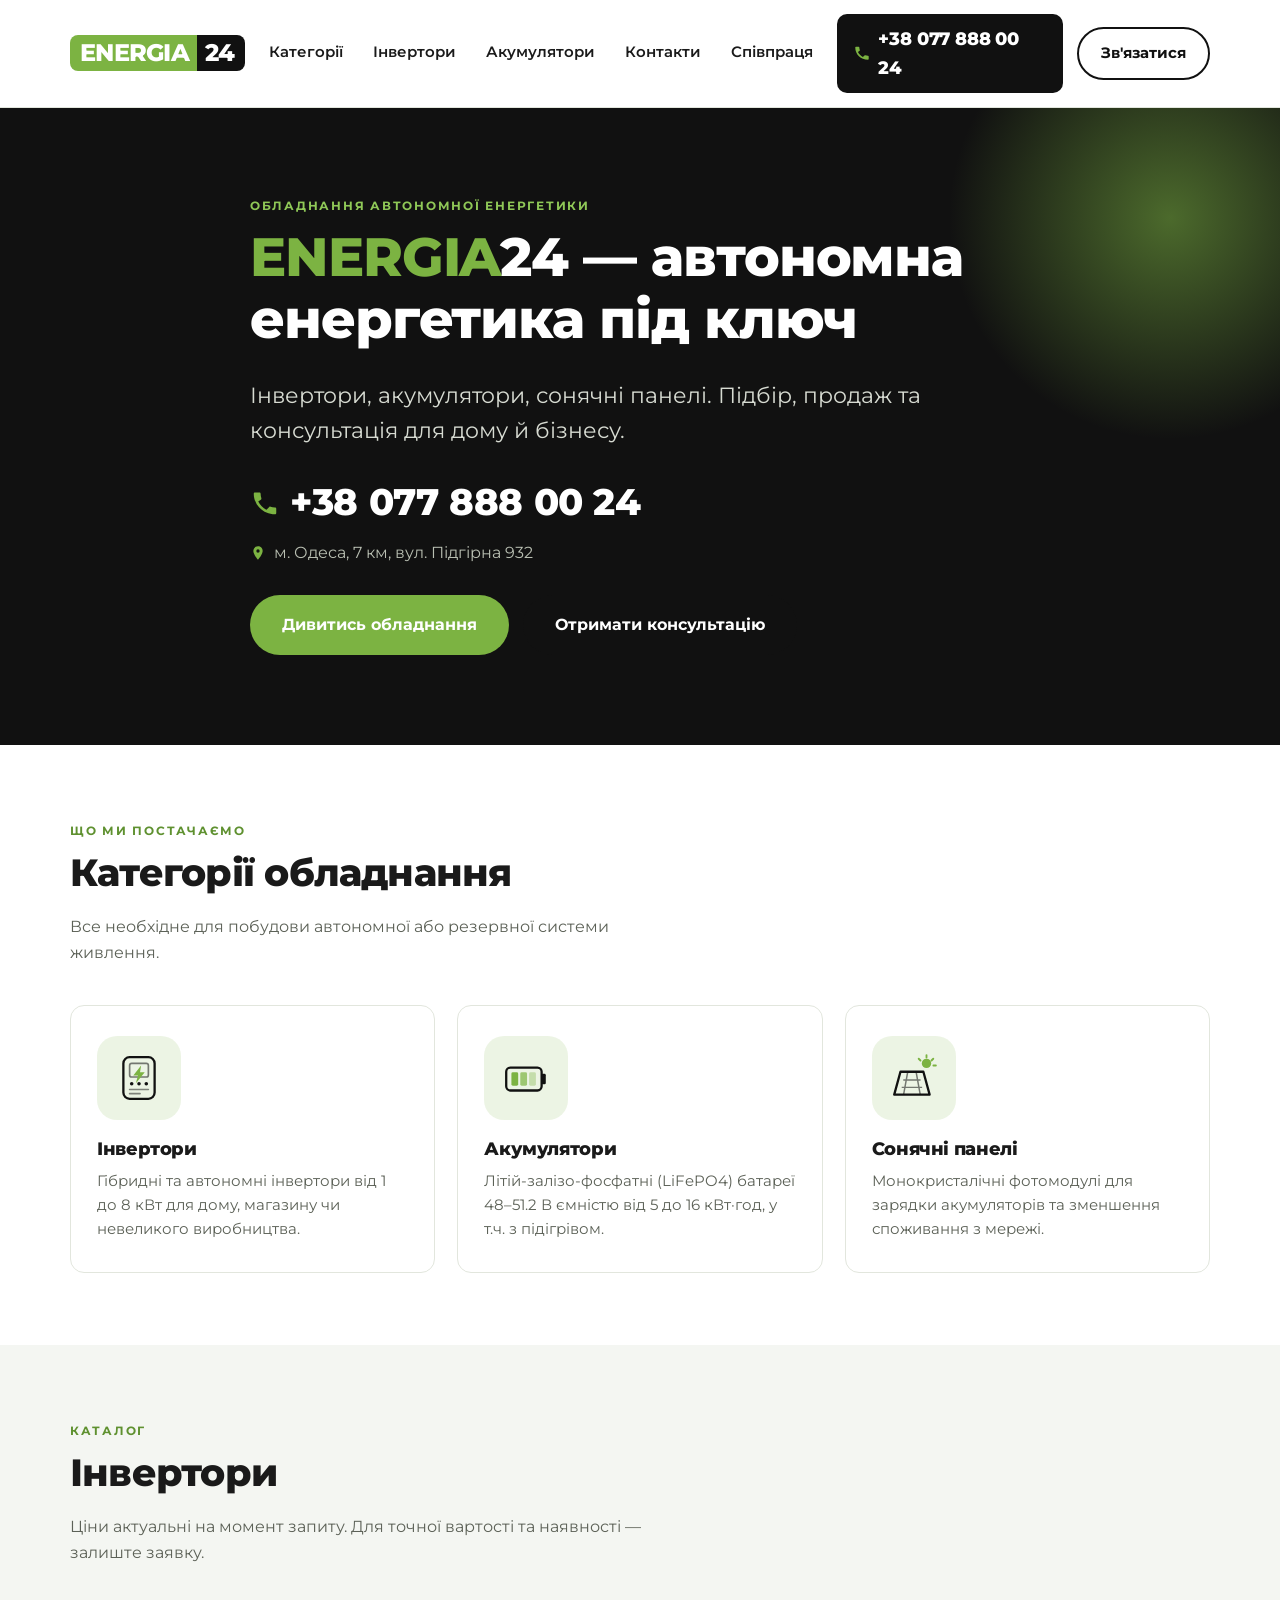
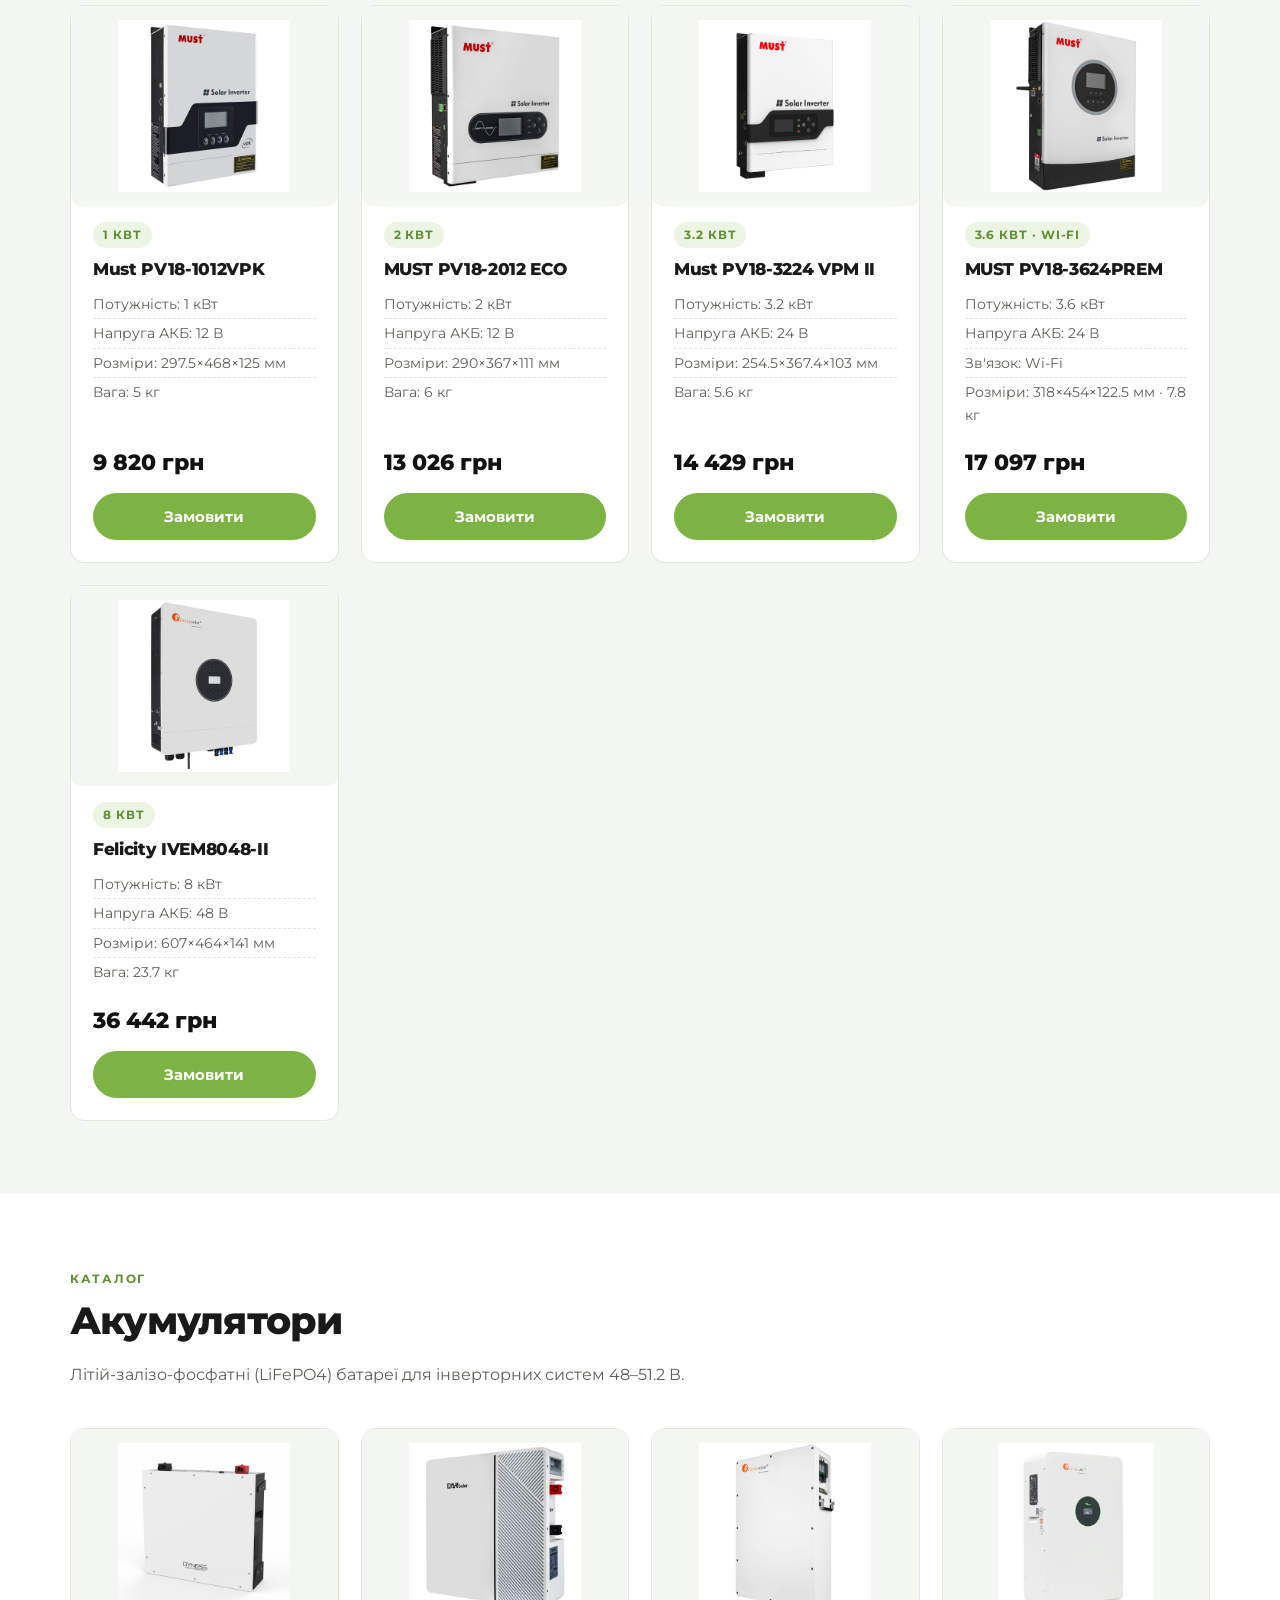
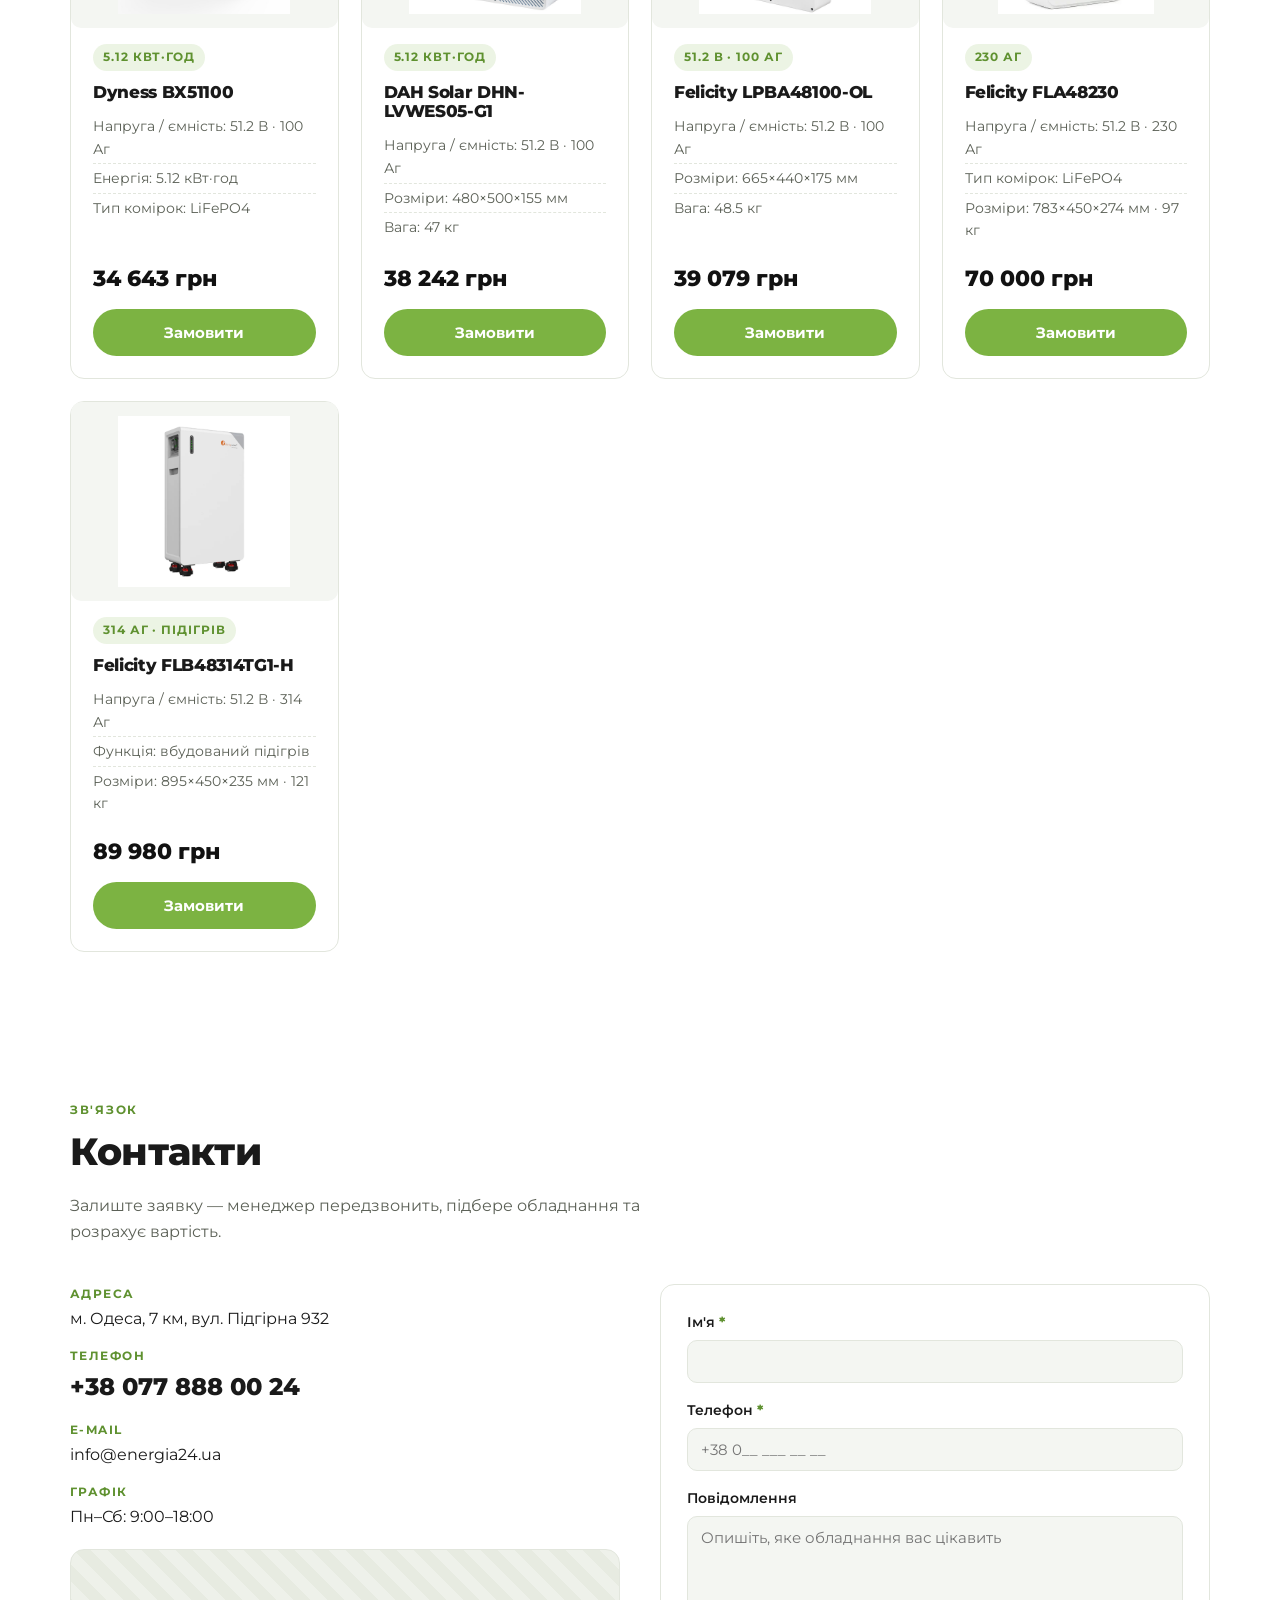
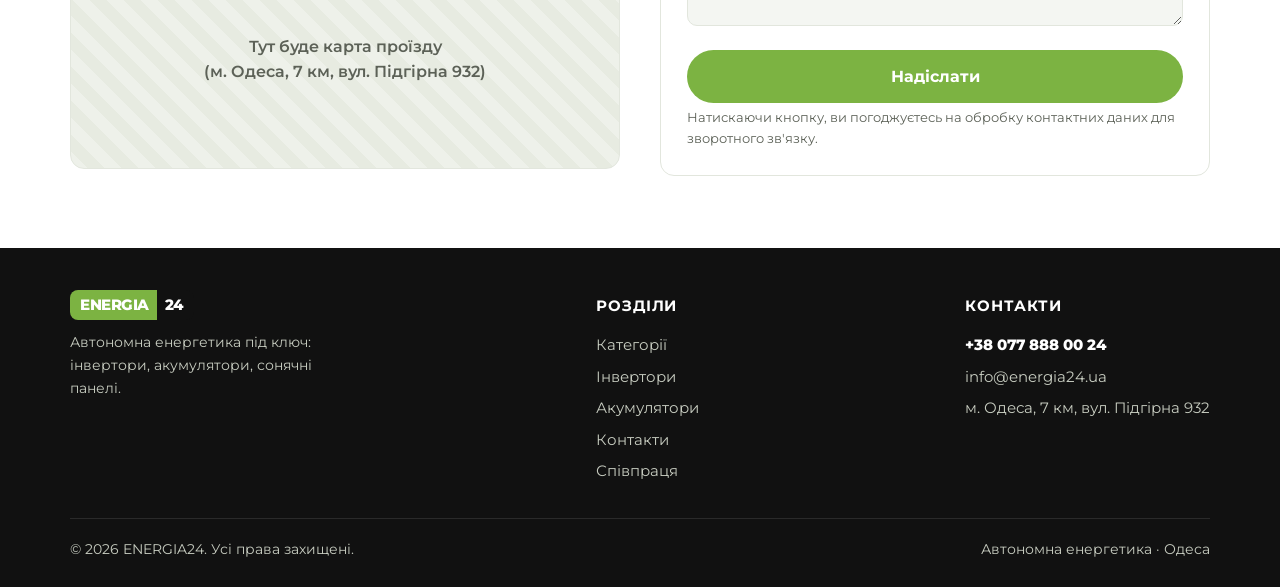
==== index.html @ 5ccc9c9e "Оновити іконки категорій та прибрати блок «Бренди» - Замінити прості stroke-іконки на детальніші дво" ====
<!DOCTYPE html>
<html lang="uk">
<head>
  <meta charset="UTF-8" />
  <meta name="viewport" content="width=device-width, initial-scale=1" />
  <title>ENERGIA24 — автономна енергетика під ключ</title>
  <meta name="description" content="ENERGIA24 — продаж обладнання автономної енергетики в Одесі: інвертори, акумулятори, сонячні панелі. Бренди MUST, Felicity, DAH Solar." />
  <link rel="preconnect" href="https://fonts.googleapis.com" />
  <link rel="preconnect" href="https://fonts.gstatic.com" crossorigin />
  <link href="https://fonts.googleapis.com/css2?family=Montserrat:wght@400;600;700;800&display=swap" rel="stylesheet" />
  <link rel="stylesheet" href="style.css" />
</head>
<body>

  <!-- ================= ШАПКА ================= -->
  <header class="header">
    <div class="header__bar">
      <a href="#top" class="logo" aria-label="ENERGIA24">
        <span class="logo__mark">ENERGIA</span><span class="logo__num">24</span>
      </a>

      <nav class="header__nav" id="nav">
        <a href="#categories">Категорії</a>
        <a href="#inverters">Інвертори</a>
        <a href="#batteries">Акумулятори</a>
        <a href="#contacts">Контакти</a>
        <a href="partnership.html">Співпраця</a>
      </nav>

      <div class="header__actions">
        <a href="tel:+380778880024" class="header__phone">
          <svg width="18" height="18" viewBox="0 0 24 24"><path d="M6.6 10.8c1.4 2.8 3.8 5.2 6.6 6.6l2.2-2.2c.3-.3.7-.4 1-.2 1.1.4 2.3.6 3.6.6.6 0 1 .4 1 1V20c0 .6-.4 1-1 1C10.4 21 3 13.6 3 4.5c0-.6.4-1 1-1h3.5c.6 0 1 .4 1 1 0 1.2.2 2.4.6 3.6.1.4 0 .8-.2 1L6.6 10.8z"/></svg>
          +38 077 888 00 24
        </a>
        <a href="#contacts" class="btn btn--ghost header__contact-btn">Зв'язатися</a>
        <button class="nav-toggle" id="navToggle" aria-label="Меню" aria-expanded="false"><span></span></button>
      </div>
    </div>
  </header>

  <!-- ================= HERO ================= -->
  <section class="hero" id="top">
    <div class="container hero__inner">
      <span class="eyebrow" style="color:var(--green-light)">Обладнання автономної енергетики</span>
      <h1><span>ENERGIA</span>24 — автономна енергетика під ключ</h1>
      <p class="hero__tagline">Інвертори, акумулятори, сонячні панелі. Підбір, продаж та консультація для дому й бізнесу.</p>

      <div class="hero__phone">
        <svg viewBox="0 0 24 24"><path d="M6.6 10.8c1.4 2.8 3.8 5.2 6.6 6.6l2.2-2.2c.3-.3.7-.4 1-.2 1.1.4 2.3.6 3.6.6.6 0 1 .4 1 1V20c0 .6-.4 1-1 1C10.4 21 3 13.6 3 4.5c0-.6.4-1 1-1h3.5c.6 0 1 .4 1 1 0 1.2.2 2.4.6 3.6.1.4 0 .8-.2 1L6.6 10.8z"/></svg>
        +38 077 888 00 24
      </div>
      <div class="hero__address">
        <svg width="16" height="16" viewBox="0 0 24 24" fill="#7CB342"><path d="M12 2C8.1 2 5 5.1 5 9c0 5.2 7 13 7 13s7-7.8 7-13c0-3.9-3.1-7-7-7zm0 9.5A2.5 2.5 0 1112 6.5a2.5 2.5 0 010 5z"/></svg>
        м. Одеса, 7&nbsp;км, вул. Підгірна&nbsp;932
      </div>

      <div class="hero__cta">
        <a href="#inverters" class="btn btn--primary btn--lg">Дивитись обладнання</a>
        <a href="#contacts" class="btn btn--dark btn--lg">Отримати консультацію</a>
      </div>
    </div>
  </section>

  <!-- ================= КАТЕГОРІЇ ================= -->
  <section class="section" id="categories">
    <div class="container">
      <div class="section__head">
        <span class="eyebrow">Що ми постачаємо</span>
        <h2>Категорії обладнання</h2>
        <p>Все необхідне для побудови автономної або резервної системи живлення.</p>
      </div>

      <div class="cats">
        <article class="cat">
          <div class="cat__icon">
            <svg viewBox="0 0 48 48" fill="none">
              <rect x="9" y="4" width="30" height="40" rx="6" stroke="#111111" stroke-width="2.2"/>
              <rect x="15" y="10" width="18" height="13" rx="2" stroke="#111111" stroke-width="1.6" opacity=".55"/>
              <path d="M26 12 L18.5 21.5 H23 L21 29 L29.5 18.5 H25 L26 12 Z" fill="#7CB342"/>
              <circle cx="17" cy="29.5" r="1.7" fill="#111111"/>
              <circle cx="24" cy="29.5" r="1.7" fill="#111111"/>
              <circle cx="31" cy="29.5" r="1.7" fill="#111111"/>
              <path d="M15 35h18M15 39h10" stroke="#111111" stroke-width="1.6" stroke-linecap="round" opacity=".5"/>
            </svg>
          </div>
          <h3>Інвертори</h3>
          <p>Гібридні та автономні інвертори від 1 до 8 кВт для дому, магазину чи невеликого виробництва.</p>
        </article>

        <article class="cat">
          <div class="cat__icon">
            <svg viewBox="0 0 48 48" fill="none">
              <rect x="5" y="14" width="34" height="22" rx="4" stroke="#111111" stroke-width="2.2"/>
              <rect x="39" y="20" width="4" height="10" rx="1.3" fill="#111111"/>
              <rect x="10" y="18.5" width="6.5" height="13" rx="1.4" fill="#7CB342"/>
              <rect x="18.5" y="18.5" width="6.5" height="13" rx="1.4" fill="#7CB342" opacity=".7"/>
              <rect x="27" y="18.5" width="6.5" height="13" rx="1.4" fill="#7CB342" opacity=".35"/>
            </svg>
          </div>
          <h3>Акумулятори</h3>
          <p>Літій-залізо-фосфатні (LiFePO4) батареї 48–51.2 В ємністю від 5 до 16 кВт·год, у т.ч. з підігрівом.</p>
        </article>

        <article class="cat">
          <div class="cat__icon">
            <svg viewBox="0 0 48 48" fill="none">
              <circle cx="36" cy="10" r="4.5" fill="#7CB342"/>
              <g stroke="#7CB342" stroke-width="1.8" stroke-linecap="round">
                <path d="M36 2v2.4M42.5 5.5l-1.7 1.7M45 12h-2.4M28.5 5.5l1.7 1.7"/>
              </g>
              <path d="M5 40 L11 18 H33 L39 40 Z" stroke="#111111" stroke-width="2.2" stroke-linejoin="round"/>
              <path d="M13.7 26H30.3M12.2 33H31.8M18 18L14 40M26 18L30 40" stroke="#111111" stroke-width="1.4" opacity=".55"/>
            </svg>
          </div>
          <h3>Сонячні панелі</h3>
          <p>Монокристалічні фотомодулі для зарядки акумуляторів та зменшення споживання з мережі.</p>
        </article>
      </div>
    </div>
  </section>

  <!-- ================= ІНВЕРТОРИ ================= -->
  <section class="section section--alt" id="inverters">
    <div class="container">
      <div class="section__head">
        <span class="eyebrow">Каталог</span>
        <h2>Інвертори</h2>
        <p>Ціни актуальні на момент запиту. Для точної вартості та наявності — залиште заявку.</p>
      </div>

      <div class="grid-products">
        <article class="card">
          <div class="card__media"><img src="images/products/inv-1012vpk.jpg" alt="Must PV18-1012VPK" loading="lazy" /></div>
          <span class="card__badge">1 кВт</span>
          <h3 class="card__title">Must PV18-1012VPK</h3>
          <ul class="card__specs">
            <li>Потужність: 1 кВт</li>
            <li>Напруга АКБ: 12 В</li>
            <li>Розміри: 297.5×468×125 мм</li>
            <li>Вага: 5 кг</li>
          </ul>
          <div class="card__foot">
            <div class="card__price">9 820 грн</div>
            <button class="btn btn--primary btn--block js-order" data-product="Інвертор Must PV18-1012VPK, 1 кВт — 9 820 грн">Замовити</button>
          </div>
        </article>

        <article class="card">
          <div class="card__media"><img src="images/products/inv-2012eco.jpg" alt="MUST PV18-2012 ECO" loading="lazy" /></div>
          <span class="card__badge">2 кВт</span>
          <h3 class="card__title">MUST PV18-2012 ECO</h3>
          <ul class="card__specs">
            <li>Потужність: 2 кВт</li>
            <li>Напруга АКБ: 12 В</li>
            <li>Розміри: 290×367×111 мм</li>
            <li>Вага: 6 кг</li>
          </ul>
          <div class="card__foot">
            <div class="card__price">13 026 грн</div>
            <button class="btn btn--primary btn--block js-order" data-product="Інвертор MUST PV18-2012 ECO, 2 кВт — 13 026 грн">Замовити</button>
          </div>
        </article>

        <article class="card">
          <div class="card__media"><img src="images/products/inv-3224vpm.jpg" alt="Must PV18-3224 VPM II" loading="lazy" /></div>
          <span class="card__badge">3.2 кВт</span>
          <h3 class="card__title">Must PV18-3224 VPM II</h3>
          <ul class="card__specs">
            <li>Потужність: 3.2 кВт</li>
            <li>Напруга АКБ: 24 В</li>
            <li>Розміри: 254.5×367.4×103 мм</li>
            <li>Вага: 5.6 кг</li>
          </ul>
          <div class="card__foot">
            <div class="card__price">14 429 грн</div>
            <button class="btn btn--primary btn--block js-order" data-product="Інвертор Must PV18-3224 VPM II, 3.2 кВт — 14 429 грн">Замовити</button>
          </div>
        </article>

        <article class="card">
          <div class="card__media"><img src="images/products/inv-3624prem.jpg" alt="MUST PV18-3624PREM" loading="lazy" /></div>
          <span class="card__badge">3.6 кВт · Wi-Fi</span>
          <h3 class="card__title">MUST PV18-3624PREM</h3>
          <ul class="card__specs">
            <li>Потужність: 3.6 кВт</li>
            <li>Напруга АКБ: 24 В</li>
            <li>Зв'язок: Wi-Fi</li>
            <li>Розміри: 318×454×122.5 мм · 7.8 кг</li>
          </ul>
          <div class="card__foot">
            <div class="card__price">17 097 грн</div>
            <button class="btn btn--primary btn--block js-order" data-product="Інвертор MUST PV18-3624PREM, 3.6 кВт, Wi-Fi — 17 097 грн">Замовити</button>
          </div>
        </article>

        <article class="card">
          <div class="card__media"><img src="images/products/inv-ivem8048.jpg" alt="Felicity IVEM8048-II" loading="lazy" /></div>
          <span class="card__badge">8 кВт</span>
          <h3 class="card__title">Felicity IVEM8048-II</h3>
          <ul class="card__specs">
            <li>Потужність: 8 кВт</li>
            <li>Напруга АКБ: 48 В</li>
            <li>Розміри: 607×464×141 мм</li>
            <li>Вага: 23.7 кг</li>
          </ul>
          <div class="card__foot">
            <div class="card__price">36 442 грн</div>
            <button class="btn btn--primary btn--block js-order" data-product="Інвертор Felicity IVEM8048-II, 8 кВт — 36 442 грн">Замовити</button>
          </div>
        </article>
      </div>
    </div>
  </section>

  <!-- ================= АКУМУЛЯТОРИ ================= -->
  <section class="section" id="batteries">
    <div class="container">
      <div class="section__head">
        <span class="eyebrow">Каталог</span>
        <h2>Акумулятори</h2>
        <p>Літій-залізо-фосфатні (LiFePO4) батареї для інверторних систем 48–51.2 В.</p>
      </div>

      <div class="grid-products">
        <article class="card">
          <div class="card__media"><img src="images/products/bat-bx51100.jpg" alt="Dyness BX51100" loading="lazy" /></div>
          <span class="card__badge">5.12 кВт·год</span>
          <h3 class="card__title">Dyness BX51100</h3>
          <ul class="card__specs">
            <li>Напруга / ємність: 51.2 В · 100 Аг</li>
            <li>Енергія: 5.12 кВт·год</li>
            <li>Тип комірок: LiFePO4</li>
          </ul>
          <div class="card__foot">
            <div class="card__price">34 643 грн</div>
            <button class="btn btn--primary btn--block js-order" data-product="Акумулятор Dyness BX51100, 51.2V 100Ah — 34 643 грн">Замовити</button>
          </div>
        </article>

        <article class="card">
          <div class="card__media"><img src="images/products/bat-dhn-lvwes05.jpg" alt="DAH Solar DHN-LVWES05-G1" loading="lazy" /></div>
          <span class="card__badge">5.12 кВт·год</span>
          <h3 class="card__title">DAH Solar DHN-LVWES05-G1</h3>
          <ul class="card__specs">
            <li>Напруга / ємність: 51.2 В · 100 Аг</li>
            <li>Розміри: 480×500×155 мм</li>
            <li>Вага: 47 кг</li>
          </ul>
          <div class="card__foot">
            <div class="card__price">38 242 грн</div>
            <button class="btn btn--primary btn--block js-order" data-product="Акумулятор DAH Solar DHN-LVWES05-G1, 51.2V 100Ah — 38 242 грн">Замовити</button>
          </div>
        </article>

        <article class="card">
          <div class="card__media"><img src="images/products/bat-lpba48100.jpg" alt="Felicity LPBA48100-OL" loading="lazy" /></div>
          <span class="card__badge">51.2 В · 100 Аг</span>
          <h3 class="card__title">Felicity LPBA48100-OL</h3>
          <ul class="card__specs">
            <li>Напруга / ємність: 51.2 В · 100 Аг</li>
            <li>Розміри: 665×440×175 мм</li>
            <li>Вага: 48.5 кг</li>
          </ul>
          <div class="card__foot">
            <div class="card__price">39 079 грн</div>
            <button class="btn btn--primary btn--block js-order" data-product="Акумулятор Felicity LPBA48100-OL, 51.2V 100Ah — 39 079 грн">Замовити</button>
          </div>
        </article>

        <article class="card">
          <div class="card__media"><img src="images/products/bat-fla48230.jpg" alt="Felicity FLA48230" loading="lazy" /></div>
          <span class="card__badge">230 Аг</span>
          <h3 class="card__title">Felicity FLA48230</h3>
          <ul class="card__specs">
            <li>Напруга / ємність: 51.2 В · 230 Аг</li>
            <li>Тип комірок: LiFePO4</li>
            <li>Розміри: 783×450×274 мм · 97 кг</li>
          </ul>
          <div class="card__foot">
            <div class="card__price">70 000 грн</div>
            <button class="btn btn--primary btn--block js-order" data-product="Акумулятор Felicity FLA48230, 51.2V 230Ah — 70 000 грн">Замовити</button>
          </div>
        </article>

        <article class="card">
          <div class="card__media"><img src="images/products/bat-flb48314tg1.jpg" alt="Felicity FLB48314TG1-H" loading="lazy" /></div>
          <span class="card__badge">314 Аг · підігрів</span>
          <h3 class="card__title">Felicity FLB48314TG1-H</h3>
          <ul class="card__specs">
            <li>Напруга / ємність: 51.2 В · 314 Аг</li>
            <li>Функція: вбудований підігрів</li>
            <li>Розміри: 895×450×235 мм · 121 кг</li>
          </ul>
          <div class="card__foot">
            <div class="card__price">89 980 грн</div>
            <button class="btn btn--primary btn--block js-order" data-product="Акумулятор Felicity FLB48314TG1-H, 51.2V 314Ah з підігрівом — 89 980 грн">Замовити</button>
          </div>
        </article>
      </div>
    </div>
  </section>

  <!-- ================= КОНТАКТИ ================= -->
  <section class="section" id="contacts">
    <div class="container">
      <div class="section__head">
        <span class="eyebrow">Зв'язок</span>
        <h2>Контакти</h2>
        <p>Залиште заявку — менеджер передзвонить, підбере обладнання та розрахує вартість.</p>
      </div>

      <div class="contacts">
        <div class="contacts__info">
          <p>
            <span class="label">Адреса</span>
            м. Одеса, 7&nbsp;км, вул. Підгірна&nbsp;932
          </p>
          <p>
            <span class="label">Телефон</span>
            <a href="tel:+380778880024" class="big">+38 077 888 00 24</a>
          </p>
          <p>
            <span class="label">E-mail</span>
            <a href="mailto:info@energia24.ua">info@energia24.ua</a>
          </p>
          <p>
            <span class="label">Графік</span>
            Пн–Сб: 9:00–18:00
          </p>

          <div class="map">Тут буде карта проїзду<br />(м. Одеса, 7 км, вул. Підгірна 932)</div>
        </div>

        <form class="form" id="contactForm" novalidate>
          <div class="field field--req">
            <label for="cf-name">Ім'я</label>
            <input type="text" id="cf-name" name="name" required autocomplete="name" />
          </div>
          <div class="field field--req">
            <label for="cf-phone">Телефон</label>
            <input type="tel" id="cf-phone" name="phone" required autocomplete="tel" placeholder="+38 0__ ___ __ __" />
          </div>
          <div class="field">
            <label for="cf-message">Повідомлення</label>
            <textarea id="cf-message" name="message" placeholder="Опишіть, яке обладнання вас цікавить"></textarea>
          </div>
          <button type="submit" class="btn btn--primary btn--block btn--lg">Надіслати</button>
          <p class="form__note">Натискаючи кнопку, ви погоджуєтесь на обробку контактних даних для зворотного зв'язку.</p>
          <div class="form-status form-status--ok" id="contactStatus" role="status"></div>
        </form>
      </div>
    </div>
  </section>

  <!-- ================= ФУТЕР ================= -->
  <footer class="footer">
    <div class="container">
      <div class="footer__grid">
        <div class="footer__col">
          <a href="#top" class="logo logo--onlight" aria-label="ENERGIA24">
            <span class="logo__mark">ENERGIA</span><span class="logo__num">24</span>
          </a>
          <p style="margin:14px 0 0;max-width:260px;font-size:.9rem">Автономна енергетика під ключ: інвертори, акумулятори, сонячні панелі.</p>
        </div>

        <div class="footer__col">
          <h4>Розділи</h4>
          <a href="#categories">Категорії</a>
          <a href="#inverters">Інвертори</a>
          <a href="#batteries">Акумулятори</a>
          <a href="#contacts">Контакти</a>
          <a href="partnership.html">Співпраця</a>
        </div>

        <div class="footer__col">
          <h4>Контакти</h4>
          <a href="tel:+380778880024" class="footer__phone">+38 077 888 00 24</a>
          <a href="mailto:info@energia24.ua">info@energia24.ua</a>
          <a href="#contacts">м. Одеса, 7 км, вул. Підгірна 932</a>
        </div>
      </div>

      <div class="footer__bottom">
        <span>© <span id="year"></span> ENERGIA24. Усі права захищені.</span>
        <span>Автономна енергетика · Одеса</span>
      </div>
    </div>
  </footer>

  <script src="script.js"></script>
</body>
</html>
---- style.css ----
/* ==========================================================================
   ENERGIA24 — стилі
   Кольори: яскраво-зелений / чорний / білий
   ========================================================================== */

:root {
  --green: #7CB342;
  --green-dark: #5f9130;
  --green-light: #8fc857;
  --black: #111111;
  --ink: #1a1a1a;
  --white: #ffffff;
  --gray-bg: #f4f6f2;
  --gray-line: #e2e6dd;
  --gray-text: #5c6157;
  --radius: 14px;
  --shadow: 0 6px 24px rgba(17, 17, 17, 0.10);
  --shadow-hover: 0 14px 38px rgba(124, 179, 66, 0.28);
  --maxw: 1180px;
  --font: "Montserrat", "Segoe UI", system-ui, -apple-system, Roboto, Arial, sans-serif;
}

* { box-sizing: border-box; }

html { scroll-behavior: smooth; }

body {
  margin: 0;
  font-family: var(--font);
  color: var(--ink);
  background: var(--white);
  line-height: 1.6;
  -webkit-font-smoothing: antialiased;
}

img { max-width: 100%; display: block; }

a { color: inherit; text-decoration: none; }

.container {
  width: 100%;
  max-width: var(--maxw);
  margin: 0 auto;
  padding: 0 20px;
}

/* ---------- Типографіка ---------- */
h1, h2, h3 {
  font-weight: 800;
  line-height: 1.15;
  letter-spacing: -0.02em;
  margin: 0 0 .5em;
}

h1 { font-size: clamp(2rem, 5vw, 3.4rem); }
h2 { font-size: clamp(1.6rem, 3.6vw, 2.4rem); }
h3 { font-size: 1.15rem; }

.section {
  padding: 72px 0;
}

.section--alt {
  background: var(--gray-bg);
}

.section__head {
  margin-bottom: 40px;
}

.section__head p {
  margin: 0;
  color: var(--gray-text);
  max-width: 620px;
}

.eyebrow {
  display: inline-block;
  font-size: .78rem;
  font-weight: 700;
  letter-spacing: .14em;
  text-transform: uppercase;
  color: var(--green-dark);
  margin-bottom: 10px;
}

/* ---------- Логотип ---------- */
.logo {
  display: inline-flex;
  align-items: center;
  font-weight: 800;
  font-size: 1.5rem;
  letter-spacing: -0.03em;
  line-height: 1;
}

.logo__mark {
  background: var(--green);
  color: var(--white);
  padding: 6px 8px 6px 10px;
  border-radius: 8px 0 0 8px;
}

.logo__num {
  background: var(--black);
  color: var(--white);
  padding: 6px 10px 6px 8px;
  border-radius: 0 8px 8px 0;
}

/* На світлому фоні (у футері/партнерці інверсія не потрібна) */
.logo--onlight .logo__mark { color: var(--white); }

/* ---------- Кнопки ---------- */
.btn {
  display: inline-flex;
  align-items: center;
  justify-content: center;
  gap: 8px;
  font-family: inherit;
  font-weight: 700;
  font-size: .95rem;
  padding: 12px 22px;
  border-radius: 999px;
  border: 2px solid transparent;
  cursor: pointer;
  transition: transform .18s ease, box-shadow .18s ease, background .18s ease, color .18s ease, border-color .18s ease;
  white-space: nowrap;
}

.btn--primary {
  background: var(--green);
  color: var(--white);
}

.btn--primary:hover {
  background: var(--green-dark);
  transform: translateY(-2px);
  box-shadow: var(--shadow-hover);
}

.btn--dark {
  background: var(--black);
  color: var(--white);
}

.btn--dark:hover {
  background: #000;
  transform: translateY(-2px);
  box-shadow: 0 12px 30px rgba(0, 0, 0, .3);
}

.btn--ghost {
  background: transparent;
  color: var(--black);
  border-color: var(--black);
}

.btn--ghost:hover {
  background: var(--black);
  color: var(--white);
  transform: translateY(-2px);
}

.btn--block {
  width: 100%;
}

.btn--lg {
  padding: 15px 30px;
  font-size: 1rem;
}

/* ---------- Шапка ---------- */
.header {
  position: sticky;
  top: 0;
  z-index: 50;
  background: var(--white);
  border-bottom: 1px solid var(--gray-line);
}

.header__bar {
  display: flex;
  align-items: center;
  gap: 22px;
  padding: 14px 20px;
  max-width: var(--maxw);
  margin: 0 auto;
}

.header__nav {
  display: flex;
  gap: 26px;
  margin-left: auto;
}

.header__nav a {
  font-weight: 600;
  font-size: .95rem;
  color: var(--ink);
  padding: 6px 2px;
  border-bottom: 2px solid transparent;
  transition: color .15s ease, border-color .15s ease;
}

.header__nav a:hover {
  color: var(--green-dark);
  border-color: var(--green);
}

.header__phone {
  display: inline-flex;
  align-items: center;
  gap: 8px;
  background: var(--black);
  color: var(--white);
  font-weight: 800;
  font-size: 1.15rem;
  letter-spacing: -0.01em;
  padding: 10px 16px;
  border-radius: 10px;
  transition: transform .18s ease, box-shadow .18s ease;
}

.header__phone:hover {
  transform: translateY(-2px);
  box-shadow: 0 10px 24px rgba(0, 0, 0, .28);
}

.header__phone svg { fill: var(--green); }

.header__actions {
  display: flex;
  align-items: center;
  gap: 14px;
}

.nav-toggle {
  display: none;
  background: none;
  border: 0;
  cursor: pointer;
  padding: 8px;
}

.nav-toggle span,
.nav-toggle span::before,
.nav-toggle span::after {
  content: "";
  display: block;
  width: 24px;
  height: 2px;
  background: var(--black);
  transition: transform .2s ease, opacity .2s ease;
}

.nav-toggle span::before { transform: translateY(-7px); }
.nav-toggle span::after { transform: translateY(5px); }

/* ---------- Hero ---------- */
.hero {
  position: relative;
  background: var(--black);
  color: var(--white);
  overflow: hidden;
}

.hero::after {
  content: "";
  position: absolute;
  right: -120px;
  top: -120px;
  width: 460px;
  height: 460px;
  background: radial-gradient(circle, rgba(124, 179, 66, .55), transparent 68%);
  pointer-events: none;
}

.hero__inner {
  position: relative;
  z-index: 1;
  padding: 84px 0 90px;
  max-width: 780px;
}

.hero h1 span { color: var(--green); }

.hero__tagline {
  font-size: clamp(1.05rem, 2.4vw, 1.35rem);
  color: #d7dbd2;
  margin: 12px 0 26px;
}

.hero__phone {
  display: inline-flex;
  align-items: center;
  gap: 10px;
  font-size: clamp(1.6rem, 4vw, 2.3rem);
  font-weight: 800;
  color: var(--white);
  letter-spacing: -0.01em;
  margin-bottom: 8px;
}

.hero__phone svg { fill: var(--green); width: 30px; height: 30px; }

.hero__address {
  display: flex;
  align-items: center;
  gap: 8px;
  color: #b9bfb2;
  font-size: .98rem;
  margin-bottom: 30px;
}

.hero__cta {
  display: flex;
  flex-wrap: wrap;
  gap: 14px;
}

/* ---------- Категорії ---------- */
.cats {
  display: grid;
  grid-template-columns: repeat(3, 1fr);
  gap: 22px;
}

.cat {
  background: var(--white);
  border: 1px solid var(--gray-line);
  border-radius: var(--radius);
  padding: 30px 26px;
  transition: transform .2s ease, box-shadow .2s ease, border-color .2s ease;
}

.cat:hover {
  transform: translateY(-6px);
  box-shadow: var(--shadow);
  border-color: var(--green-light);
}

.cat__icon {
  width: 84px;
  height: 84px;
  display: flex;
  align-items: center;
  justify-content: center;
  border-radius: 20px;
  background: rgba(124, 179, 66, .14);
  margin-bottom: 18px;
  transition: transform .2s ease, background .2s ease;
}

.cat:hover .cat__icon {
  transform: scale(1.06) rotate(-2deg);
  background: rgba(124, 179, 66, .22);
}

.cat__icon svg { width: 50px; height: 50px; }

.cat p {
  margin: 0;
  color: var(--gray-text);
  font-size: .95rem;
}

/* ---------- Сітка товарів ---------- */
.grid-products {
  display: grid;
  grid-template-columns: repeat(auto-fill, minmax(240px, 1fr));
  gap: 22px;
}

.card {
  display: flex;
  flex-direction: column;
  background: var(--white);
  border: 1px solid var(--gray-line);
  border-radius: var(--radius);
  padding: 22px;
  transition: transform .2s ease, box-shadow .2s ease, border-color .2s ease;
}

.card:hover {
  transform: translateY(-6px);
  box-shadow: var(--shadow);
  border-color: var(--green-light);
}

.card__media {
  aspect-ratio: 4 / 3;
  border-radius: 10px;
  overflow: hidden;
  background: var(--gray-bg);
  margin: -22px -22px 16px;
  display: flex;
  align-items: center;
  justify-content: center;
}

.card__media img {
  width: 100%;
  height: 100%;
  object-fit: contain;
  padding: 14px;
  transition: transform .3s ease;
}

.card:hover .card__media img {
  transform: scale(1.06);
}

.card__badge {
  align-self: flex-start;
  font-size: .72rem;
  font-weight: 700;
  letter-spacing: .08em;
  text-transform: uppercase;
  color: var(--green-dark);
  background: rgba(124, 179, 66, .14);
  padding: 4px 10px;
  border-radius: 999px;
  margin-bottom: 12px;
}

.card__title {
  font-size: 1.05rem;
  font-weight: 800;
  margin: 0 0 10px;
}

.card__specs {
  list-style: none;
  padding: 0;
  margin: 0 0 16px;
  font-size: .88rem;
  color: var(--gray-text);
}

.card__specs li {
  padding: 3px 0;
  border-bottom: 1px dashed var(--gray-line);
}

.card__specs li:last-child { border-bottom: 0; }

.card__foot {
  margin-top: auto;
}

.card__price {
  font-size: 1.4rem;
  font-weight: 800;
  color: var(--black);
  margin-bottom: 12px;
}

.card__price span {
  font-size: .85rem;
  font-weight: 600;
  color: var(--gray-text);
}

/* ---------- Контакти ---------- */
.contacts {
  display: grid;
  grid-template-columns: 1fr 1fr;
  gap: 40px;
  align-items: start;
}

.contacts__info p {
  margin: 0 0 14px;
}

.contacts__info .label {
  display: block;
  font-size: .78rem;
  font-weight: 700;
  letter-spacing: .12em;
  text-transform: uppercase;
  color: var(--green-dark);
  margin-bottom: 2px;
}

.contacts__info .big {
  font-size: 1.5rem;
  font-weight: 800;
}

.map {
  margin-top: 20px;
  border-radius: var(--radius);
  overflow: hidden;
  border: 1px solid var(--gray-line);
  background:
    repeating-linear-gradient(45deg, #eef1ea 0 12px, #e7ebe1 12px 24px);
  height: 220px;
  display: flex;
  align-items: center;
  justify-content: center;
  color: var(--gray-text);
  font-weight: 600;
  text-align: center;
  padding: 20px;
}

/* ---------- Форми ---------- */
.form {
  background: var(--white);
  border: 1px solid var(--gray-line);
  border-radius: var(--radius);
  padding: 26px;
}

.section--alt .form { box-shadow: var(--shadow); }

.field {
  margin-bottom: 16px;
}

.field label {
  display: block;
  font-weight: 600;
  font-size: .9rem;
  margin-bottom: 6px;
}

.field .hint {
  display: block;
  font-weight: 400;
  font-size: .8rem;
  color: var(--gray-text);
  margin-top: 2px;
}

.field input[type="text"],
.field input[type="email"],
.field input[type="tel"],
.field input[type="url"],
.field select,
.field textarea {
  width: 100%;
  font-family: inherit;
  font-size: .95rem;
  padding: 11px 13px;
  border: 1px solid var(--gray-line);
  border-radius: 10px;
  background: var(--gray-bg);
  transition: border-color .15s ease, background .15s ease, box-shadow .15s ease;
}

.field input:focus,
.field select:focus,
.field textarea:focus {
  outline: none;
  border-color: var(--green);
  background: var(--white);
  box-shadow: 0 0 0 3px rgba(124, 179, 66, .18);
}

.field textarea { min-height: 110px; resize: vertical; }

.field--req label::after {
  content: " *";
  color: var(--green-dark);
  font-weight: 800;
}

.choices {
  display: flex;
  flex-wrap: wrap;
  gap: 10px 18px;
  margin-top: 4px;
}

.choices label {
  display: inline-flex;
  align-items: center;
  gap: 7px;
  font-weight: 400;
  font-size: .92rem;
  margin: 0;
  cursor: pointer;
}

.choices input { accent-color: var(--green); width: 16px; height: 16px; }

.form__note {
  font-size: .82rem;
  color: var(--gray-text);
  margin: 4px 0 0;
}

.form-status {
  margin-top: 14px;
  padding: 12px 14px;
  border-radius: 10px;
  font-size: .9rem;
  font-weight: 600;
  display: none;
}

.form-status.is-visible { display: block; }

.form-status--ok {
  background: rgba(124, 179, 66, .16);
  color: var(--green-dark);
  border: 1px solid var(--green-light);
}

/* ---------- Футер ---------- */
.footer {
  background: var(--black);
  color: #c7ccc0;
  padding: 46px 0 26px;
}

.footer__grid {
  display: flex;
  flex-wrap: wrap;
  gap: 30px;
  justify-content: space-between;
  margin-bottom: 30px;
}

.footer__col h4 {
  color: var(--white);
  font-size: .95rem;
  letter-spacing: .06em;
  text-transform: uppercase;
  margin: 0 0 12px;
}

.footer__col a { display: block; padding: 4px 0; font-size: .92rem; }
.footer__col a:hover { color: var(--green-light); }

.footer__phone {
  font-size: 1.3rem;
  font-weight: 800;
  color: var(--white);
}

.footer__bottom {
  border-top: 1px solid #2a2a2a;
  padding-top: 20px;
  font-size: .85rem;
  display: flex;
  flex-wrap: wrap;
  gap: 10px;
  justify-content: space-between;
}

/* ---------- Сторінка «Співпраця» ---------- */
.page-hero {
  background: var(--black);
  color: var(--white);
  padding: 66px 0;
}

.page-hero .eyebrow { color: var(--green-light); }

.page-hero p {
  max-width: 640px;
  color: #d7dbd2;
  margin: 10px 0 0;
}

.partner-grid {
  display: grid;
  grid-template-columns: 1.4fr 1fr;
  gap: 40px;
  align-items: start;
}

.partner-perks {
  list-style: none;
  padding: 0;
  margin: 0;
}

.partner-perks li {
  position: relative;
  padding: 12px 0 12px 34px;
  border-bottom: 1px solid var(--gray-line);
  font-size: .95rem;
}

.partner-perks li::before {
  content: "";
  position: absolute;
  left: 0;
  top: 15px;
  width: 20px;
  height: 20px;
  border-radius: 50%;
  background: var(--green);
  box-shadow: inset 0 0 0 4px rgba(255, 255, 255, .85);
}

.grid-2 {
  display: grid;
  grid-template-columns: 1fr 1fr;
  gap: 16px;
}

/* ---------- Адаптив ---------- */
@media (max-width: 960px) {
  .contacts { grid-template-columns: 1fr; }
  .partner-grid { grid-template-columns: 1fr; }
  .cats { grid-template-columns: 1fr; }
}

@media (max-width: 820px) {
  .header__nav {
    position: absolute;
    left: 0;
    right: 0;
    top: 100%;
    flex-direction: column;
    gap: 0;
    background: var(--white);
    border-bottom: 1px solid var(--gray-line);
    padding: 8px 20px 16px;
    display: none;
  }

  .header__nav.is-open { display: flex; }

  .header__nav a {
    padding: 12px 0;
    border-bottom: 1px solid var(--gray-line);
  }

  .header__bar { flex-wrap: wrap; }
  .nav-toggle { display: block; margin-left: auto; }
  .header__actions { order: 3; }
}

@media (max-width: 560px) {
  .section { padding: 52px 0; }
  .grid-2 { grid-template-columns: 1fr; }
  .header__phone { font-size: 1rem; }
  .btn--ghost.header__contact-btn { display: none; }
}
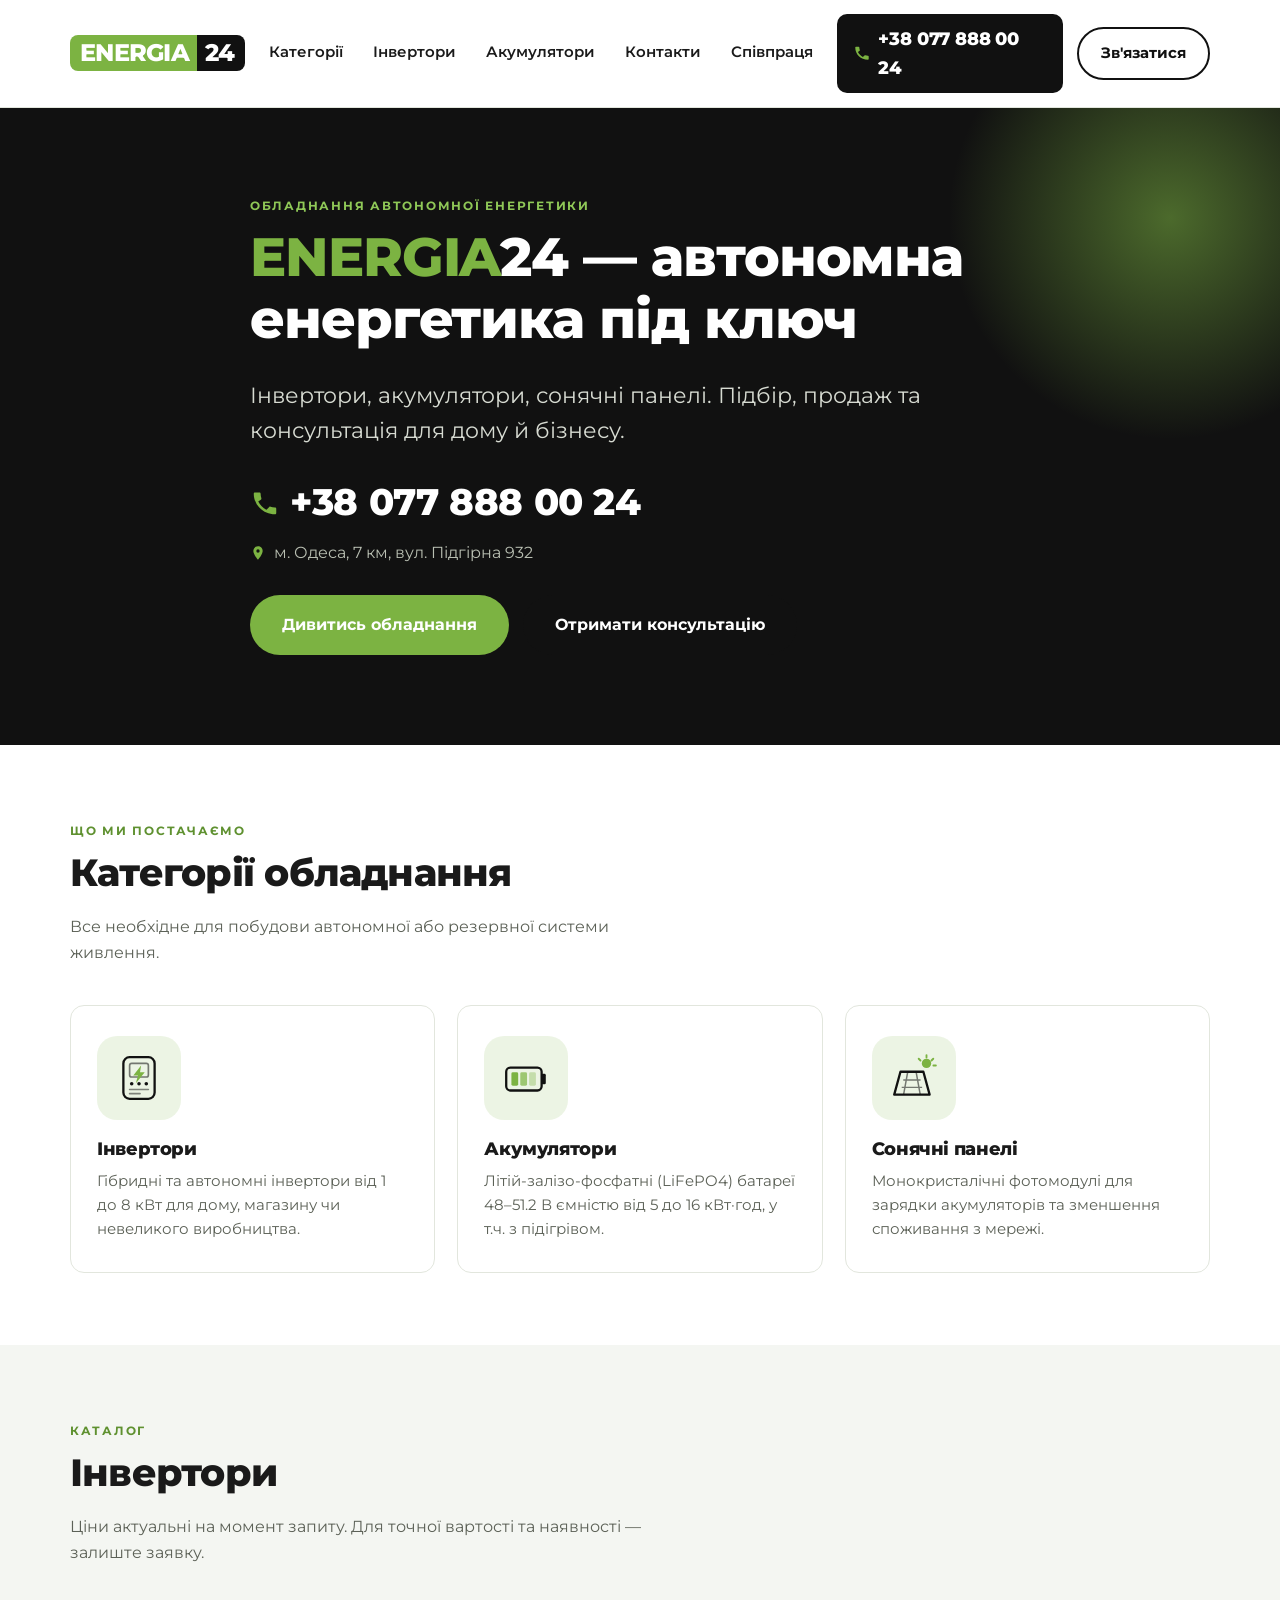
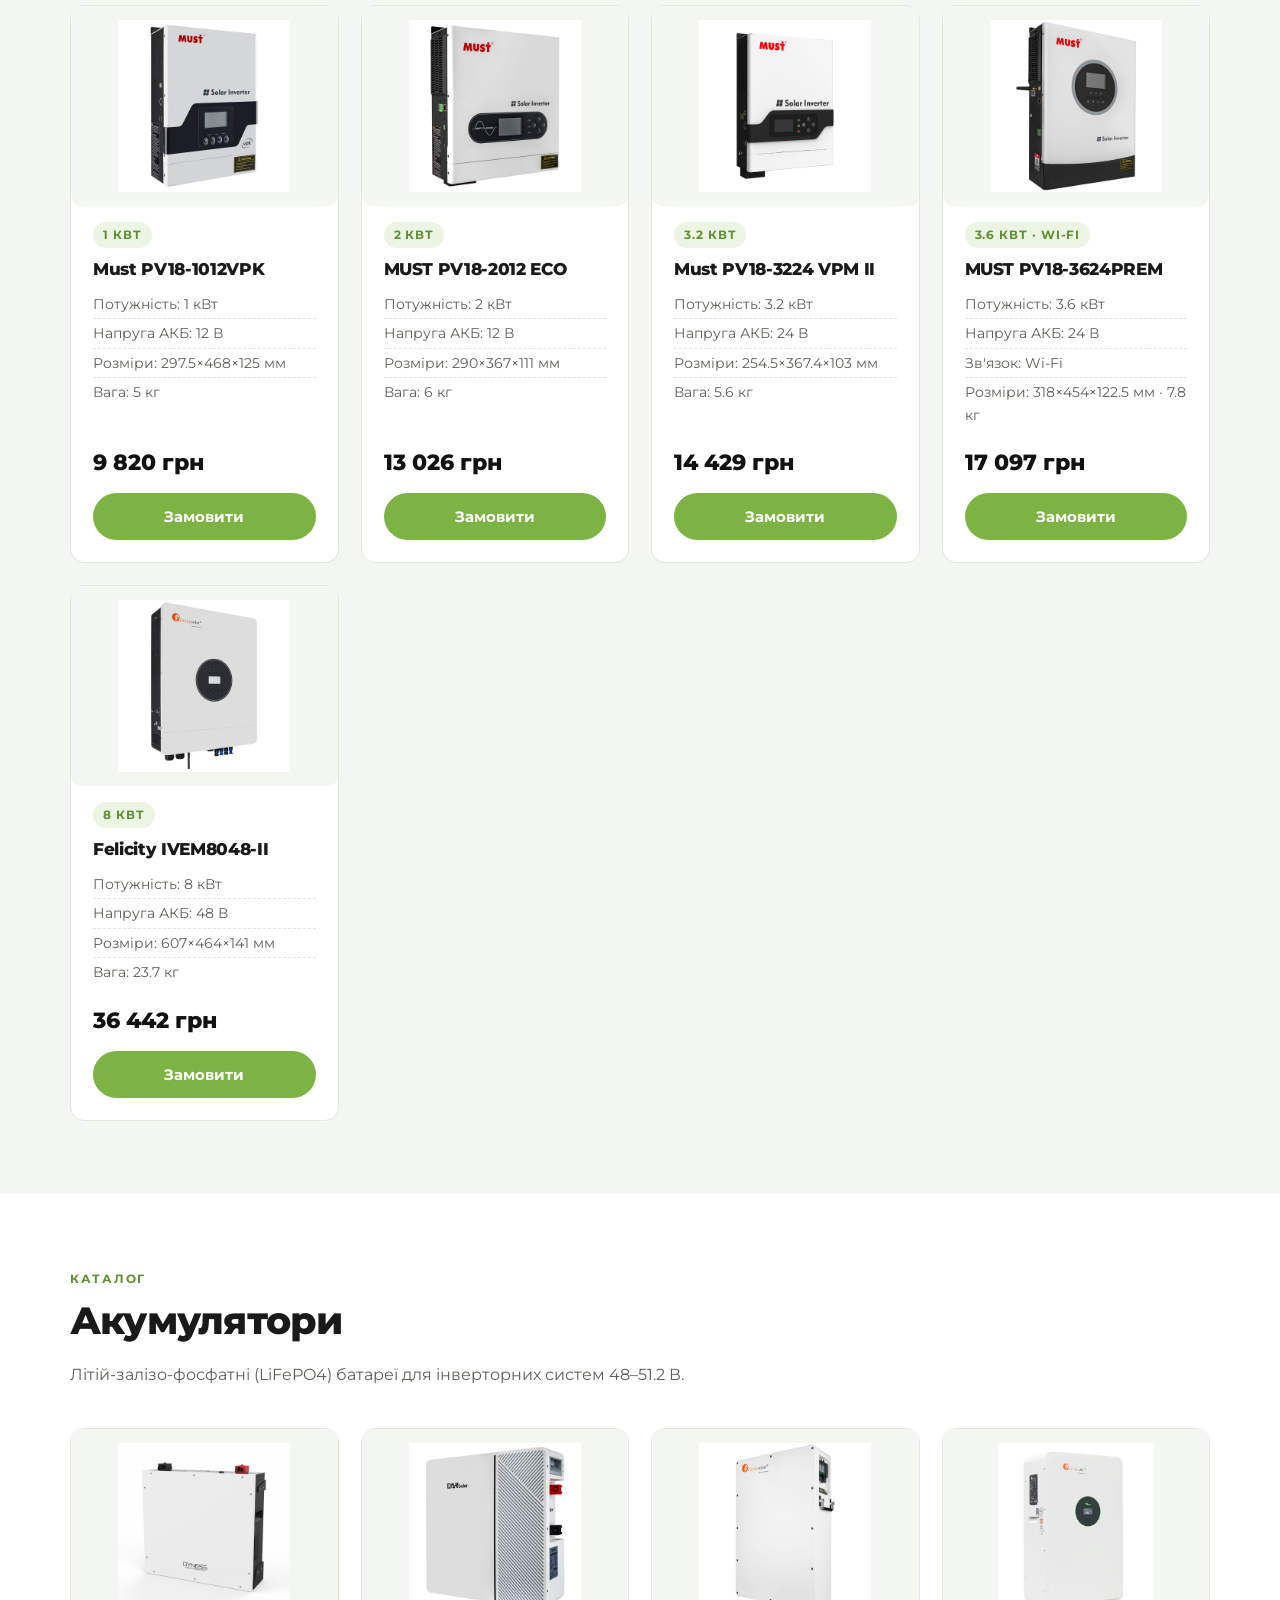
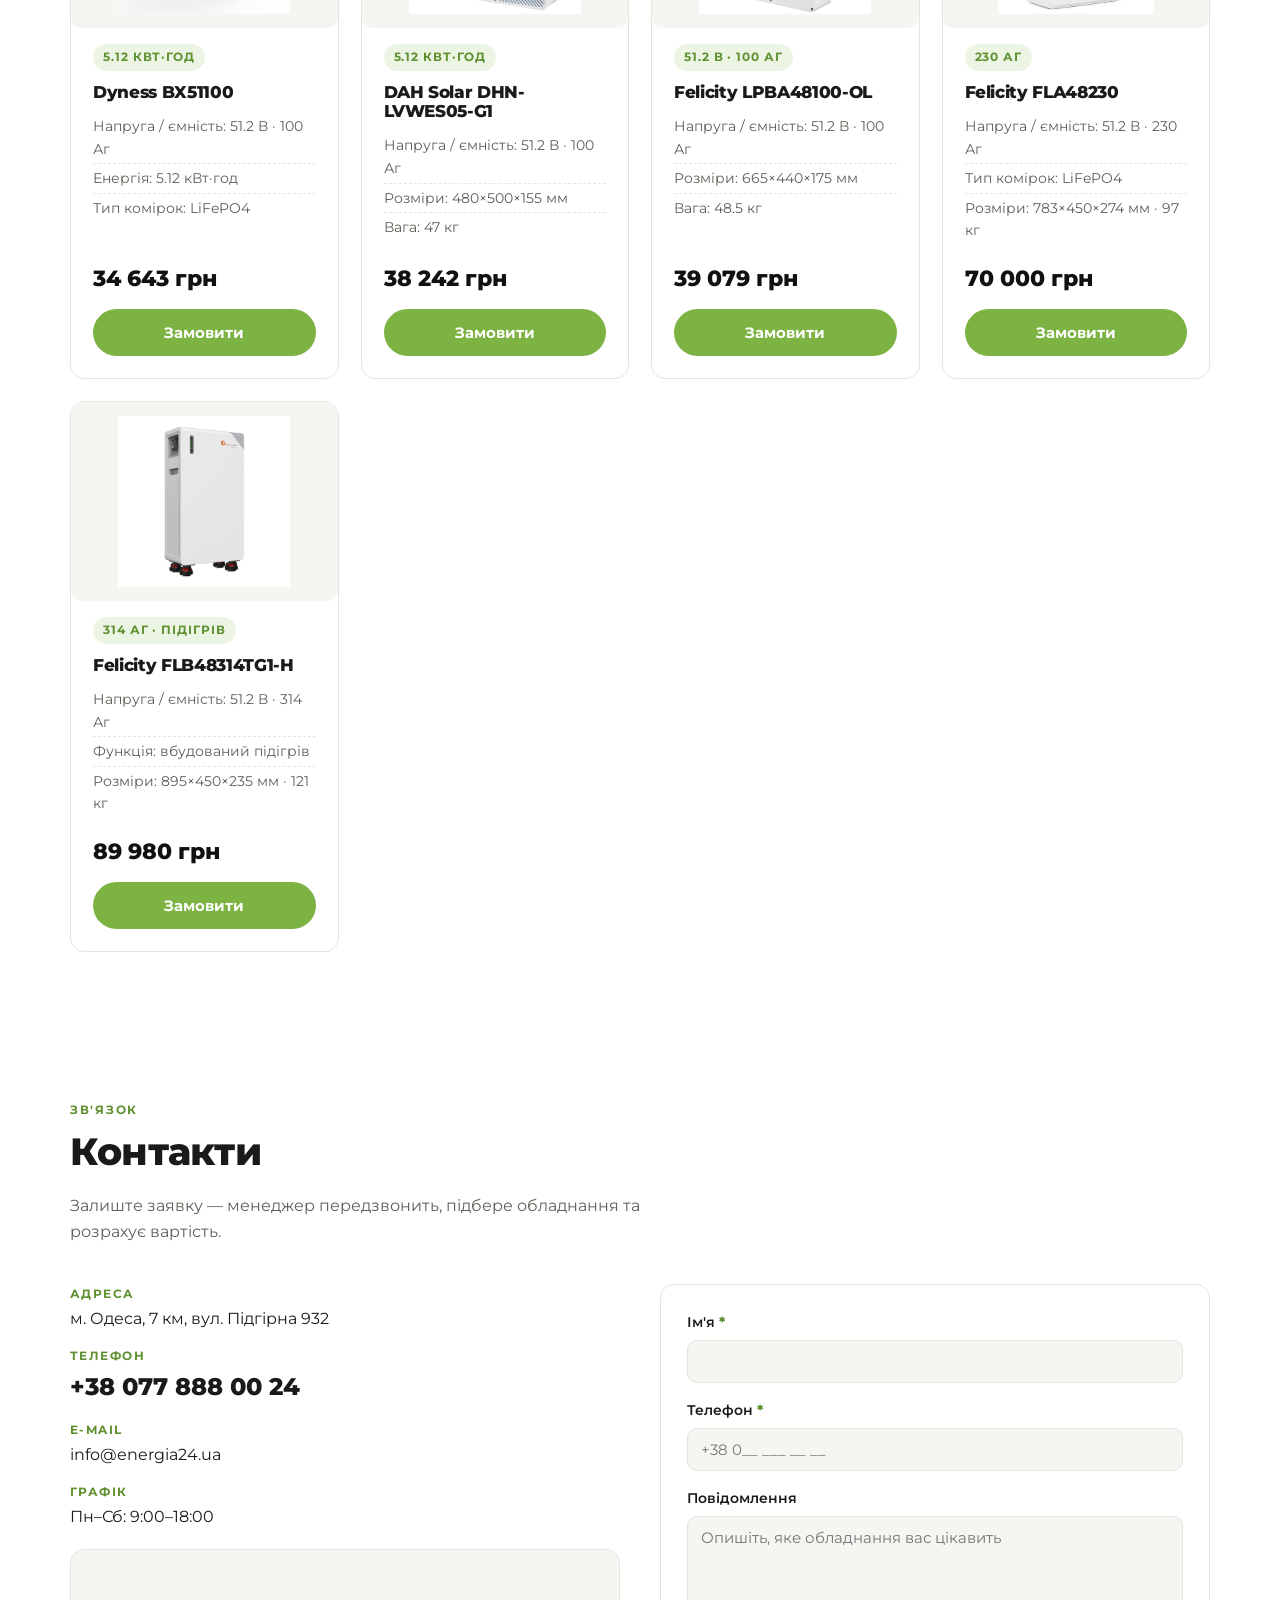
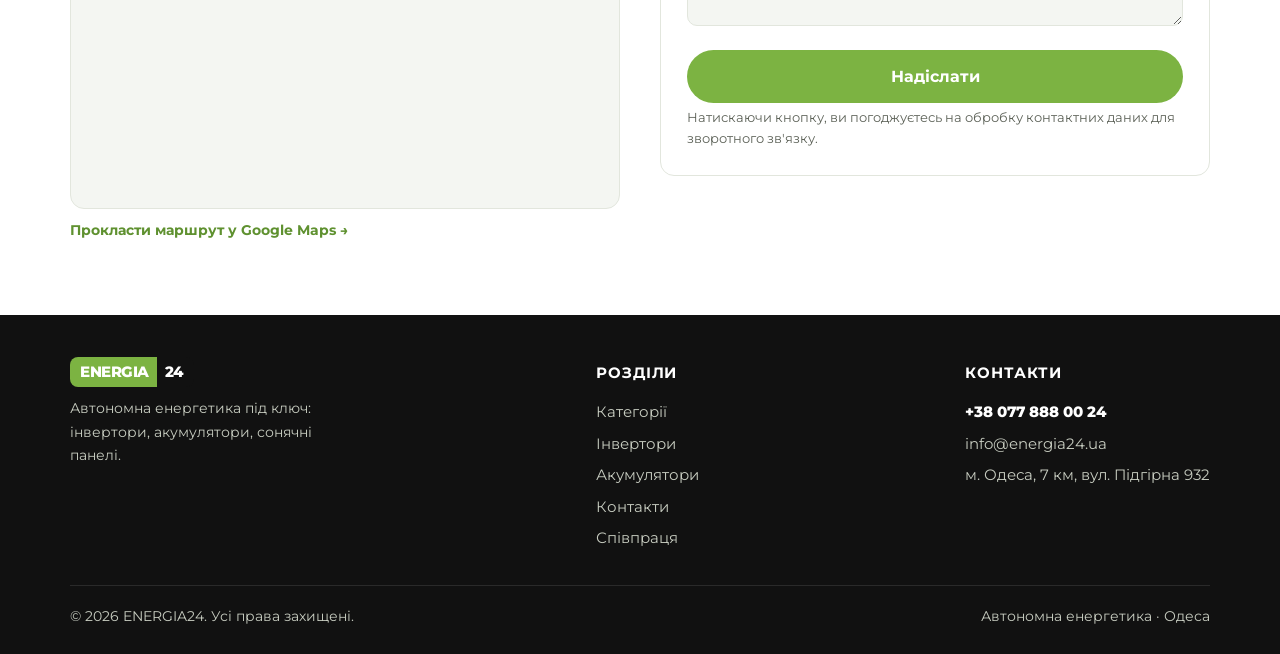
==== commit fbc3183a: "Додати вбудовану карту Google Maps у блок контактів Замінити плейсхолдер на реальний iframe Google M" ====
--- a/index.html
+++ b/index.html
@@ -328,7 +328,16 @@
             Пн–Сб: 9:00–18:00
           </p>
 
-          <div class="map">Тут буде карта проїзду<br />(м. Одеса, 7 км, вул. Підгірна 932)</div>
+          <div class="map">
+            <iframe
+              src="https://www.google.com/maps?q=46.442051,30.644602&hl=uk&z=16&output=embed"
+              width="100%" height="100%" style="border:0"
+              allowfullscreen="" loading="lazy"
+              referrerpolicy="no-referrer-when-downgrade"
+              title="ENERGIA24 на карті — вул. Підгірна 932, Одеса">
+            </iframe>
+          </div>
+          <a class="map__link" href="https://www.google.com/maps/place/%D0%B2%D1%83%D0%BB%D0%B8%D1%86%D1%8F+%D0%9F%D1%96%D0%B4%D0%B3%D1%96%D1%80%D0%BD%D0%B0,+932,+%D0%9E%D0%B4%D0%B5%D1%81%D0%B0,+%D0%9E%D0%B4%D0%B5%D1%81%D1%8C%D0%BA%D0%B0+%D0%BE%D0%B1%D0%BB%D0%B0%D1%81%D1%82%D1%8C,+65000/@46.442051,30.6420271,17z" target="_blank" rel="noopener">Прокласти маршрут у Google Maps →</a>
         </div>
 
         <form class="form" id="contactForm" novalidate>
--- a/style.css
+++ b/style.css
@@ -495,17 +495,22 @@
   border-radius: var(--radius);
   overflow: hidden;
   border: 1px solid var(--gray-line);
-  background:
-    repeating-linear-gradient(45deg, #eef1ea 0 12px, #e7ebe1 12px 24px);
-  height: 220px;
-  display: flex;
-  align-items: center;
-  justify-content: center;
-  color: var(--gray-text);
-  font-weight: 600;
-  text-align: center;
-  padding: 20px;
-}
+  height: 260px;
+  background: var(--gray-bg);
+}
+
+.map iframe { display: block; }
+
+.map__link {
+  display: inline-block;
+  margin-top: 10px;
+  font-weight: 700;
+  font-size: .9rem;
+  color: var(--green-dark);
+  transition: color .15s ease;
+}
+
+.map__link:hover { color: var(--green); }
 
 /* ---------- Форми ---------- */
 .form {
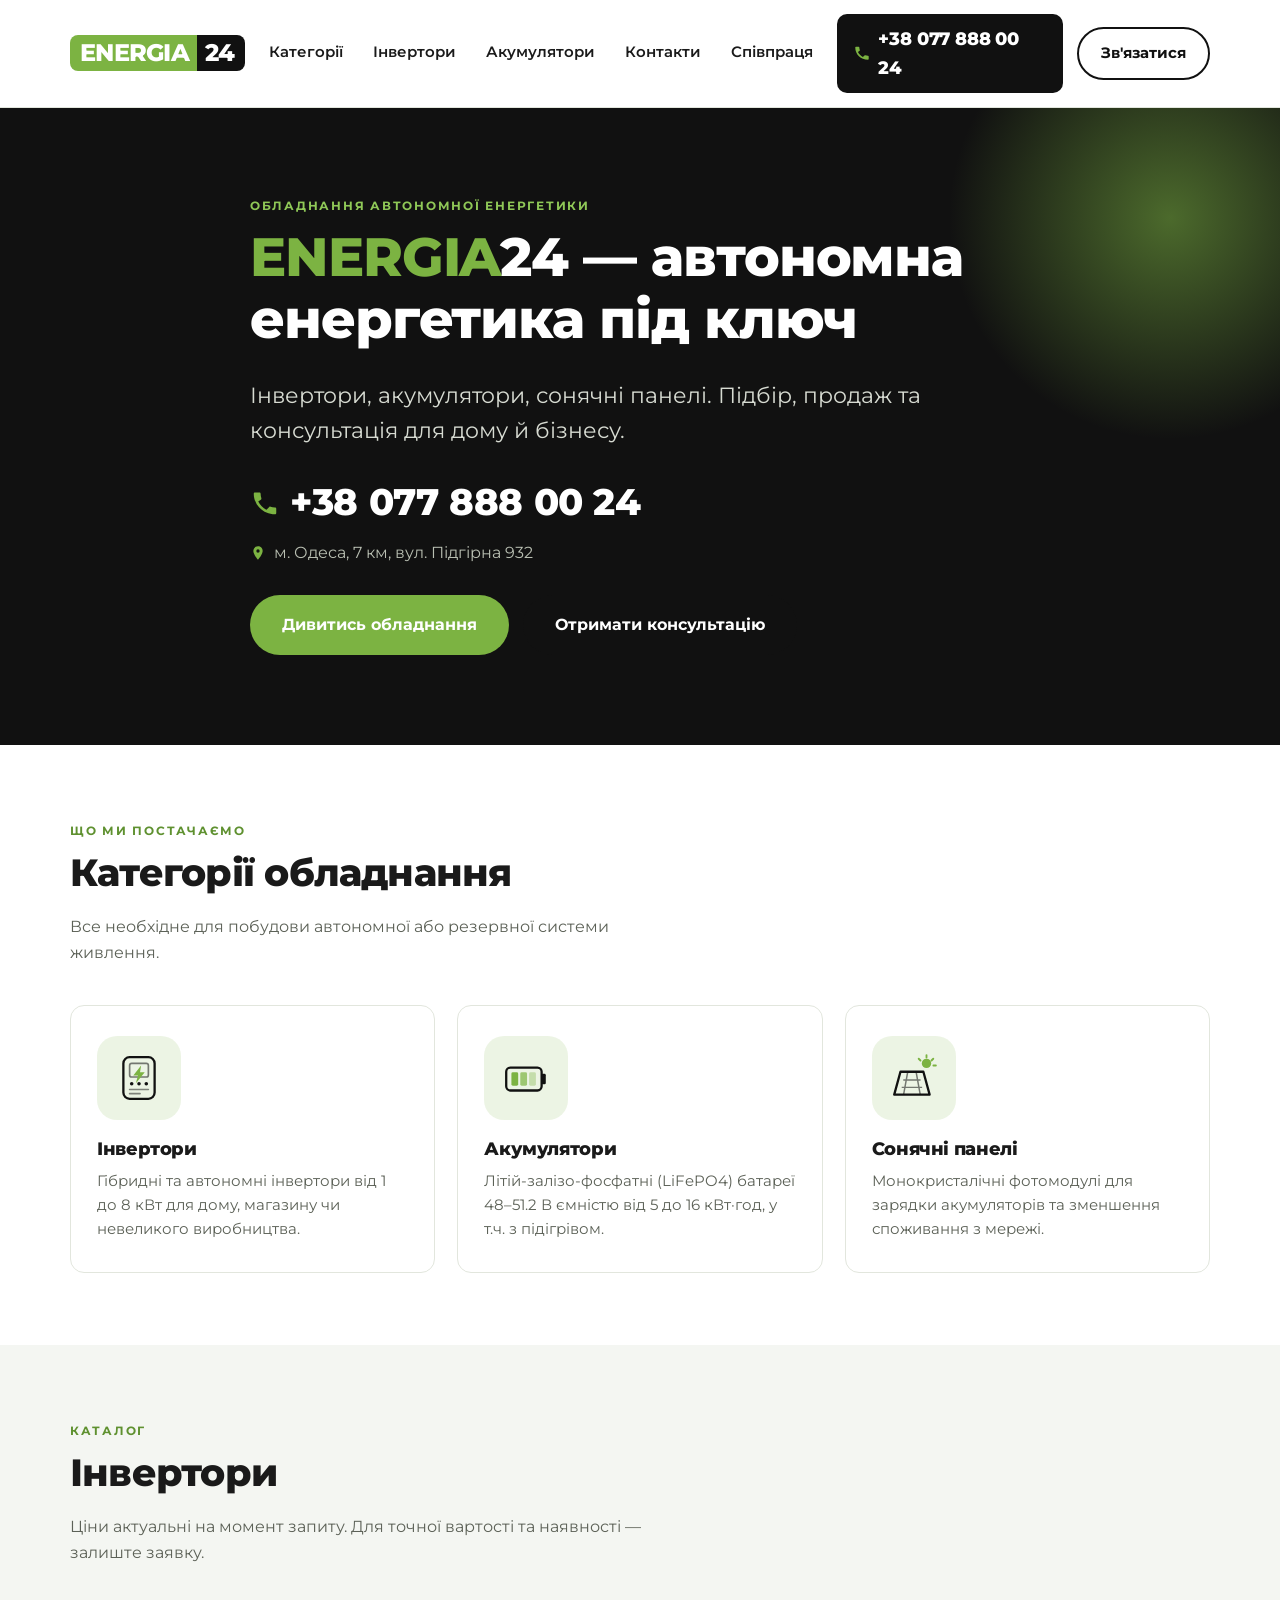
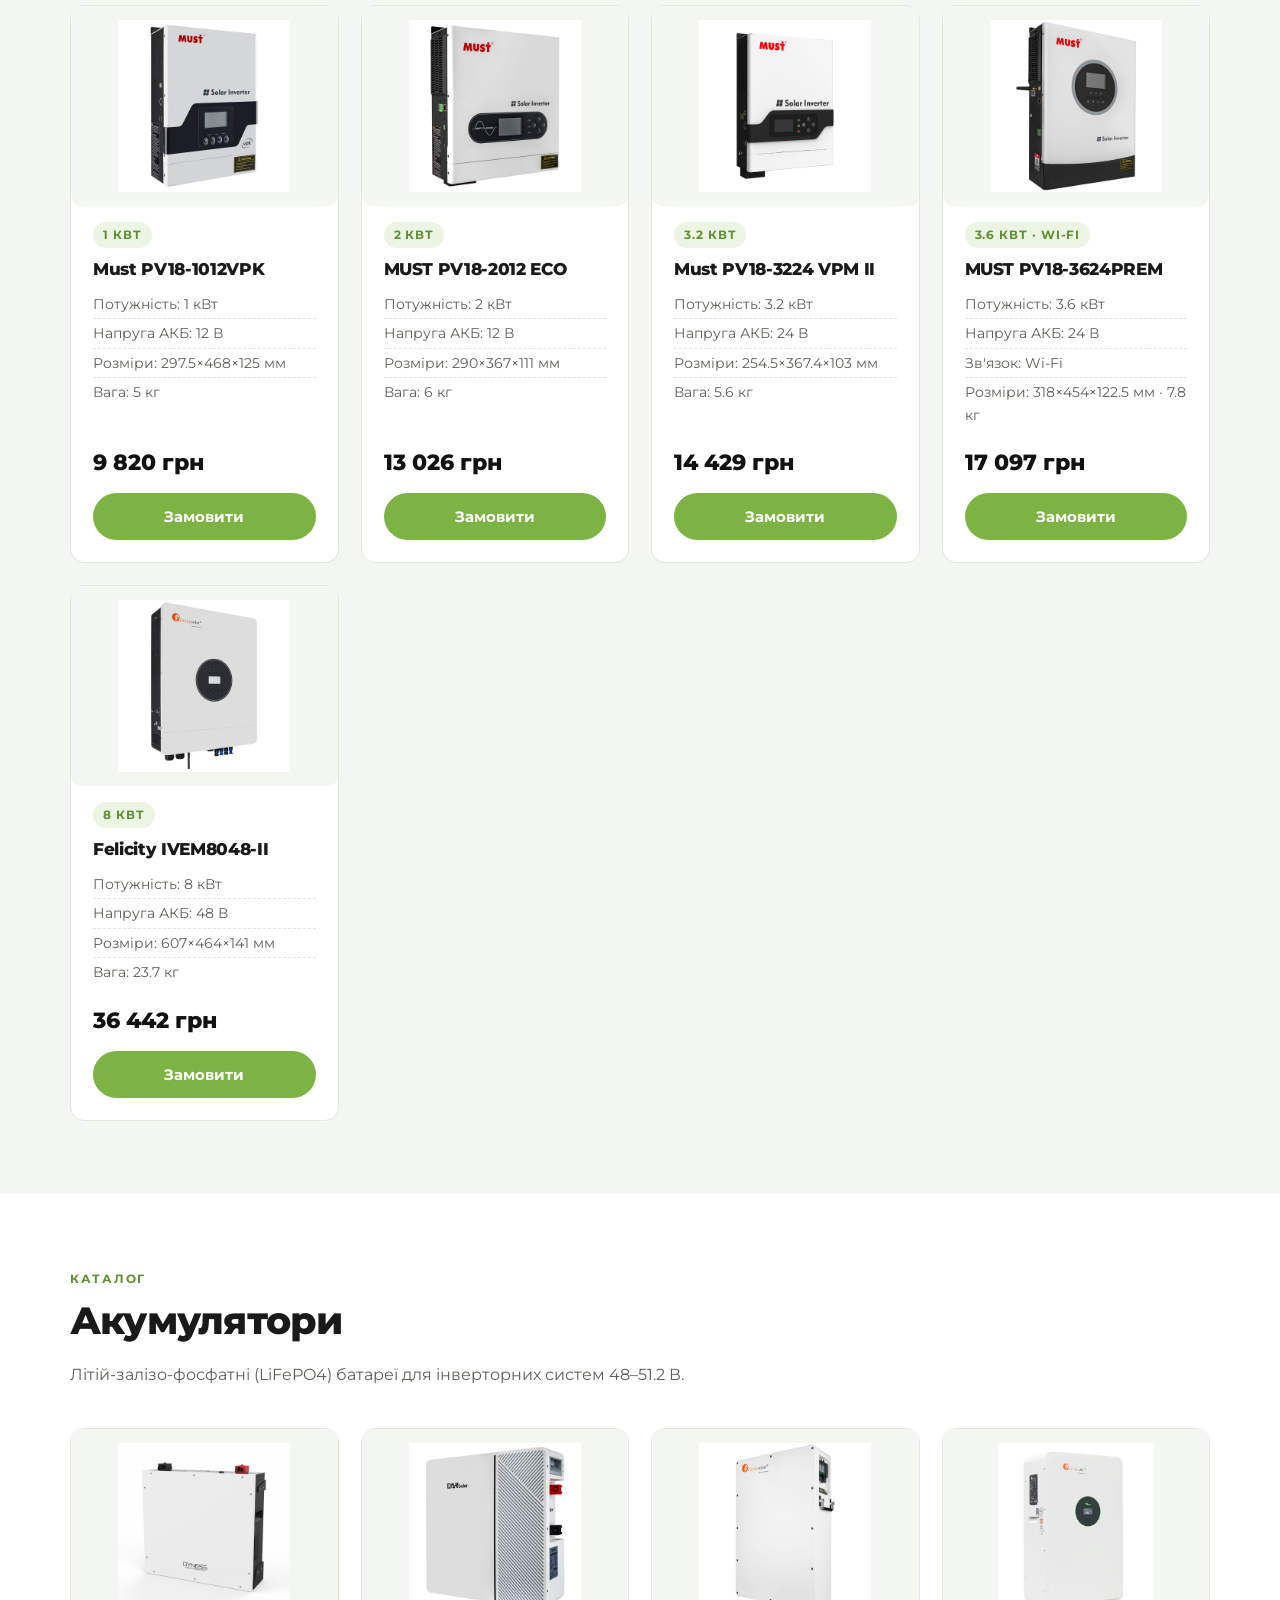
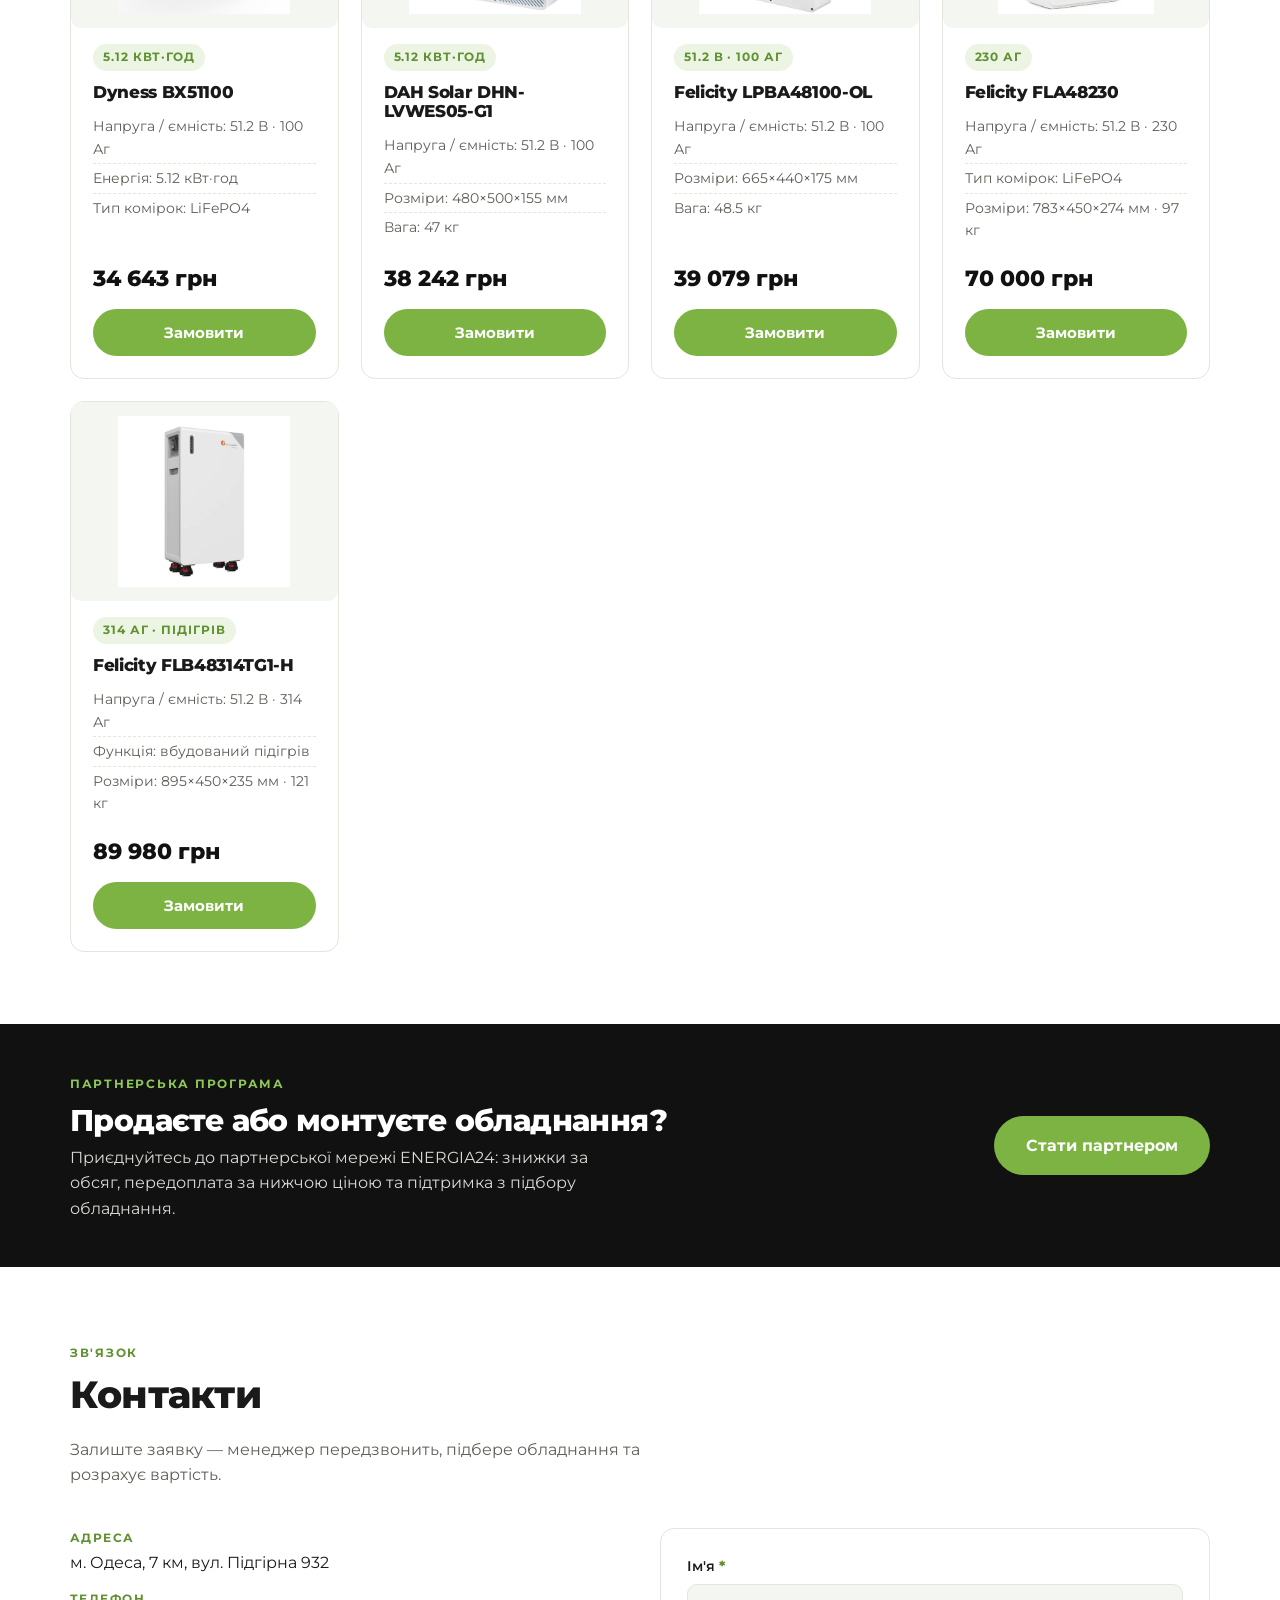
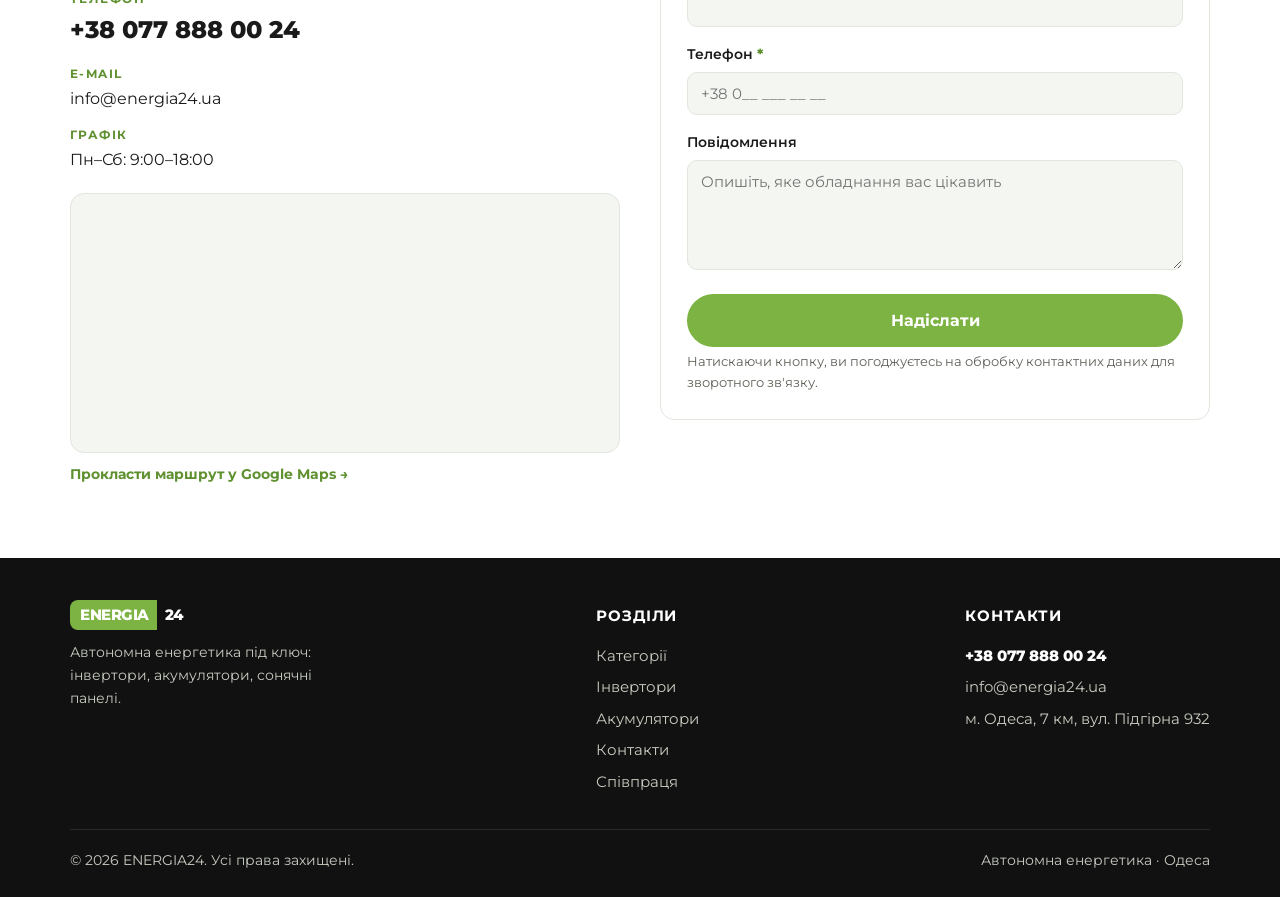
==== commit ad6a2232: "Додати CTA-банер «Стати партнером» на головній Секція між акумуляторами та контактами з коротким зак" ====
--- a/index.html
+++ b/index.html
@@ -297,6 +297,18 @@
           </div>
         </article>
       </div>
+    </div>
+  </section>
+
+  <!-- ================= CTA СПІВПРАЦЯ ================= -->
+  <section class="partner-banner">
+    <div class="container partner-banner__inner">
+      <div>
+        <span class="eyebrow" style="color:var(--green-light)">Партнерська програма</span>
+        <h2>Продаєте або монтуєте обладнання?</h2>
+        <p>Приєднуйтесь до партнерської мережі ENERGIA24: знижки за обсяг, передоплата за нижчою ціною та підтримка з підбору обладнання.</p>
+      </div>
+      <a href="partnership.html" class="btn btn--primary btn--lg">Стати партнером</a>
     </div>
   </section>
 
--- a/style.css
+++ b/style.css
@@ -463,6 +463,33 @@
   color: var(--gray-text);
 }
 
+/* ---------- CTA «Стати партнером» ---------- */
+.partner-banner {
+  background: var(--black);
+  color: var(--white);
+  padding: 46px 0;
+}
+
+.partner-banner__inner {
+  display: flex;
+  align-items: center;
+  justify-content: space-between;
+  gap: 26px;
+  flex-wrap: wrap;
+}
+
+.partner-banner h2 {
+  color: var(--white);
+  margin-bottom: 6px;
+  font-size: clamp(1.4rem, 3vw, 1.9rem);
+}
+
+.partner-banner p {
+  margin: 0;
+  color: #d7dbd2;
+  max-width: 520px;
+}
+
 /* ---------- Контакти ---------- */
 .contacts {
   display: grid;
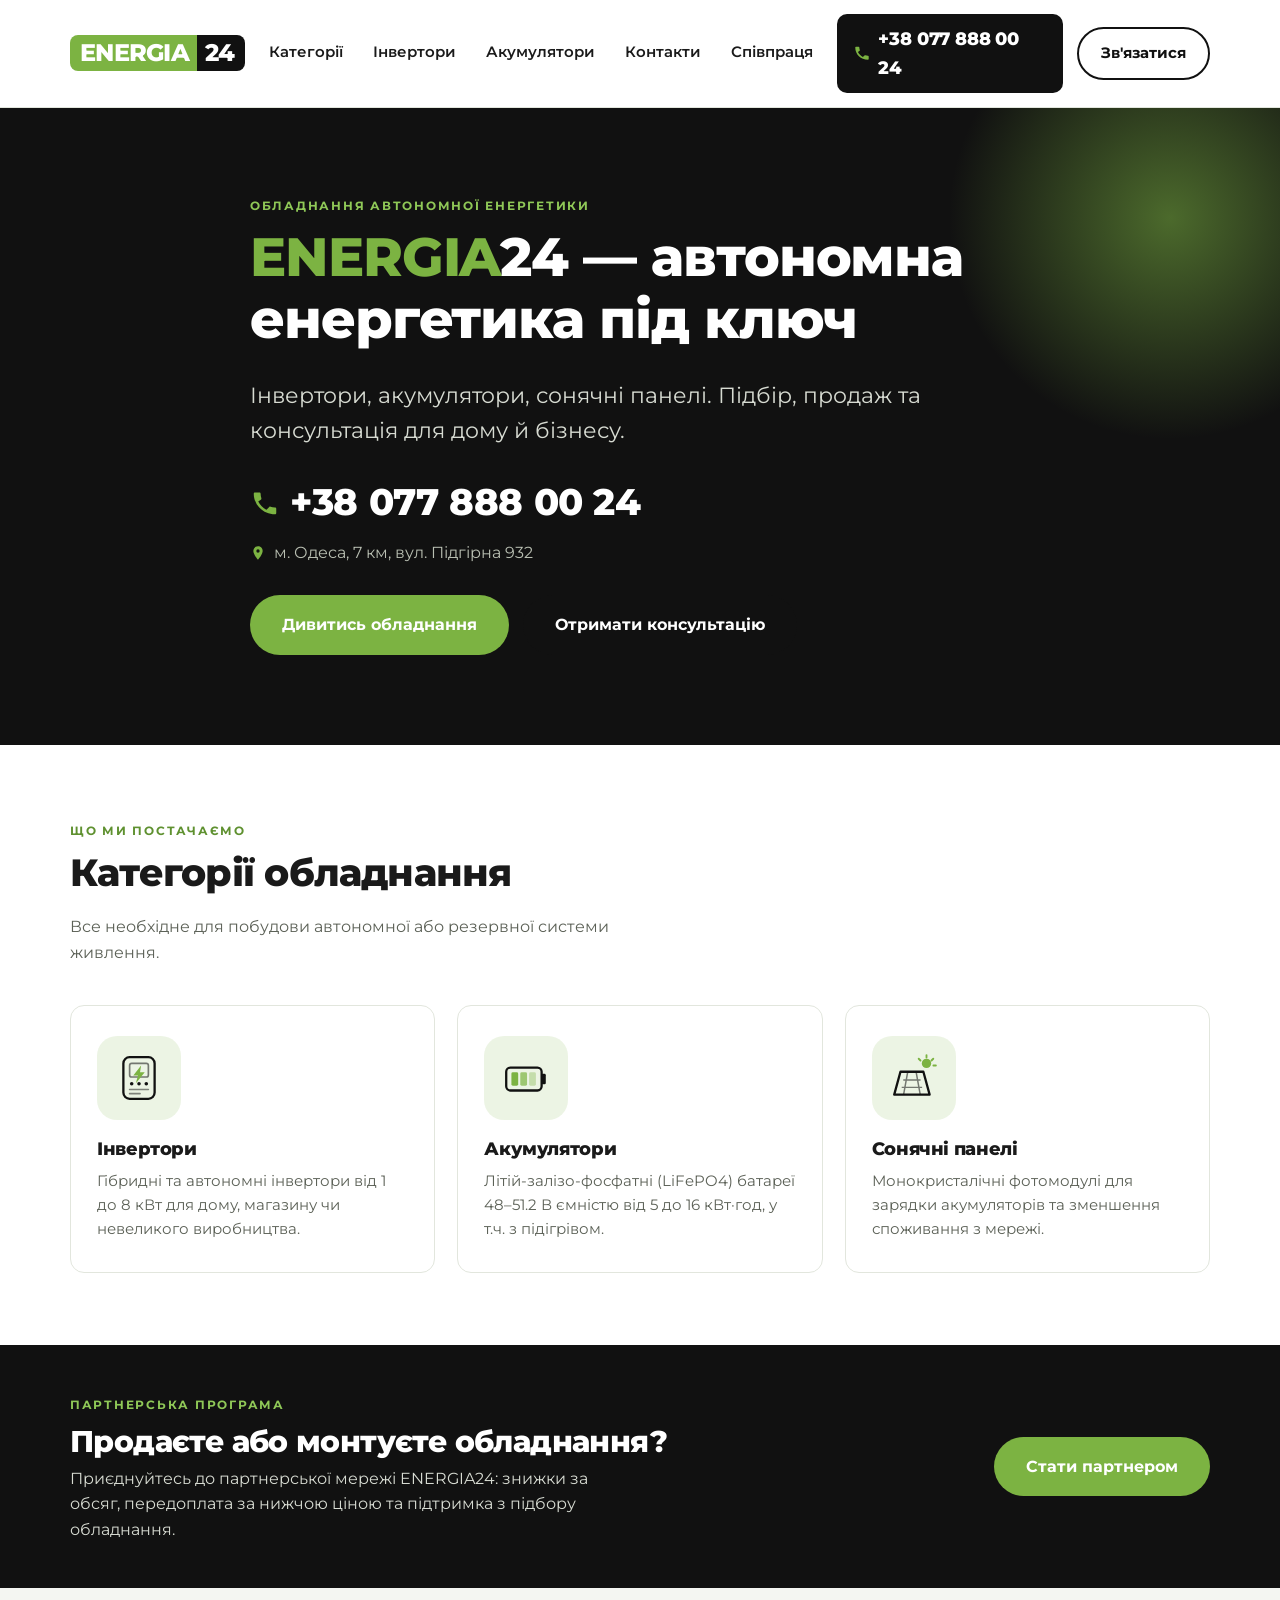
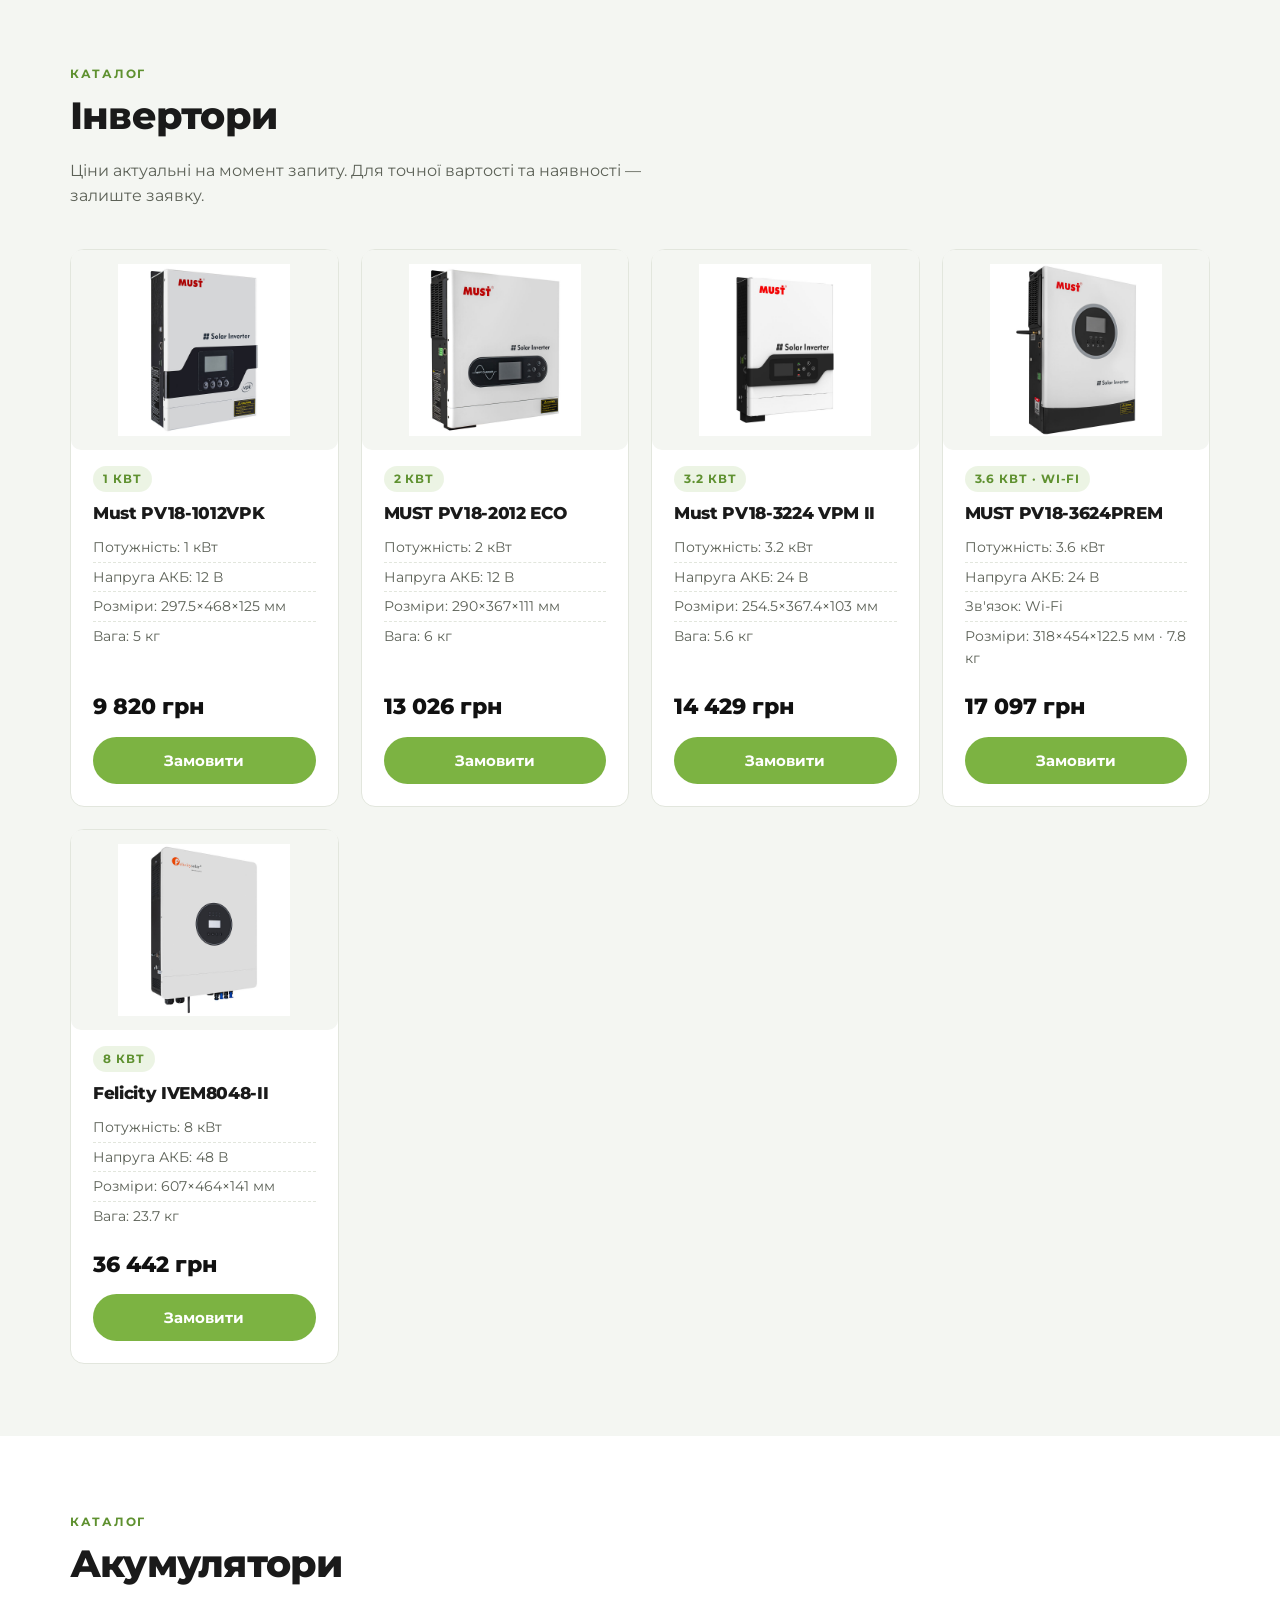
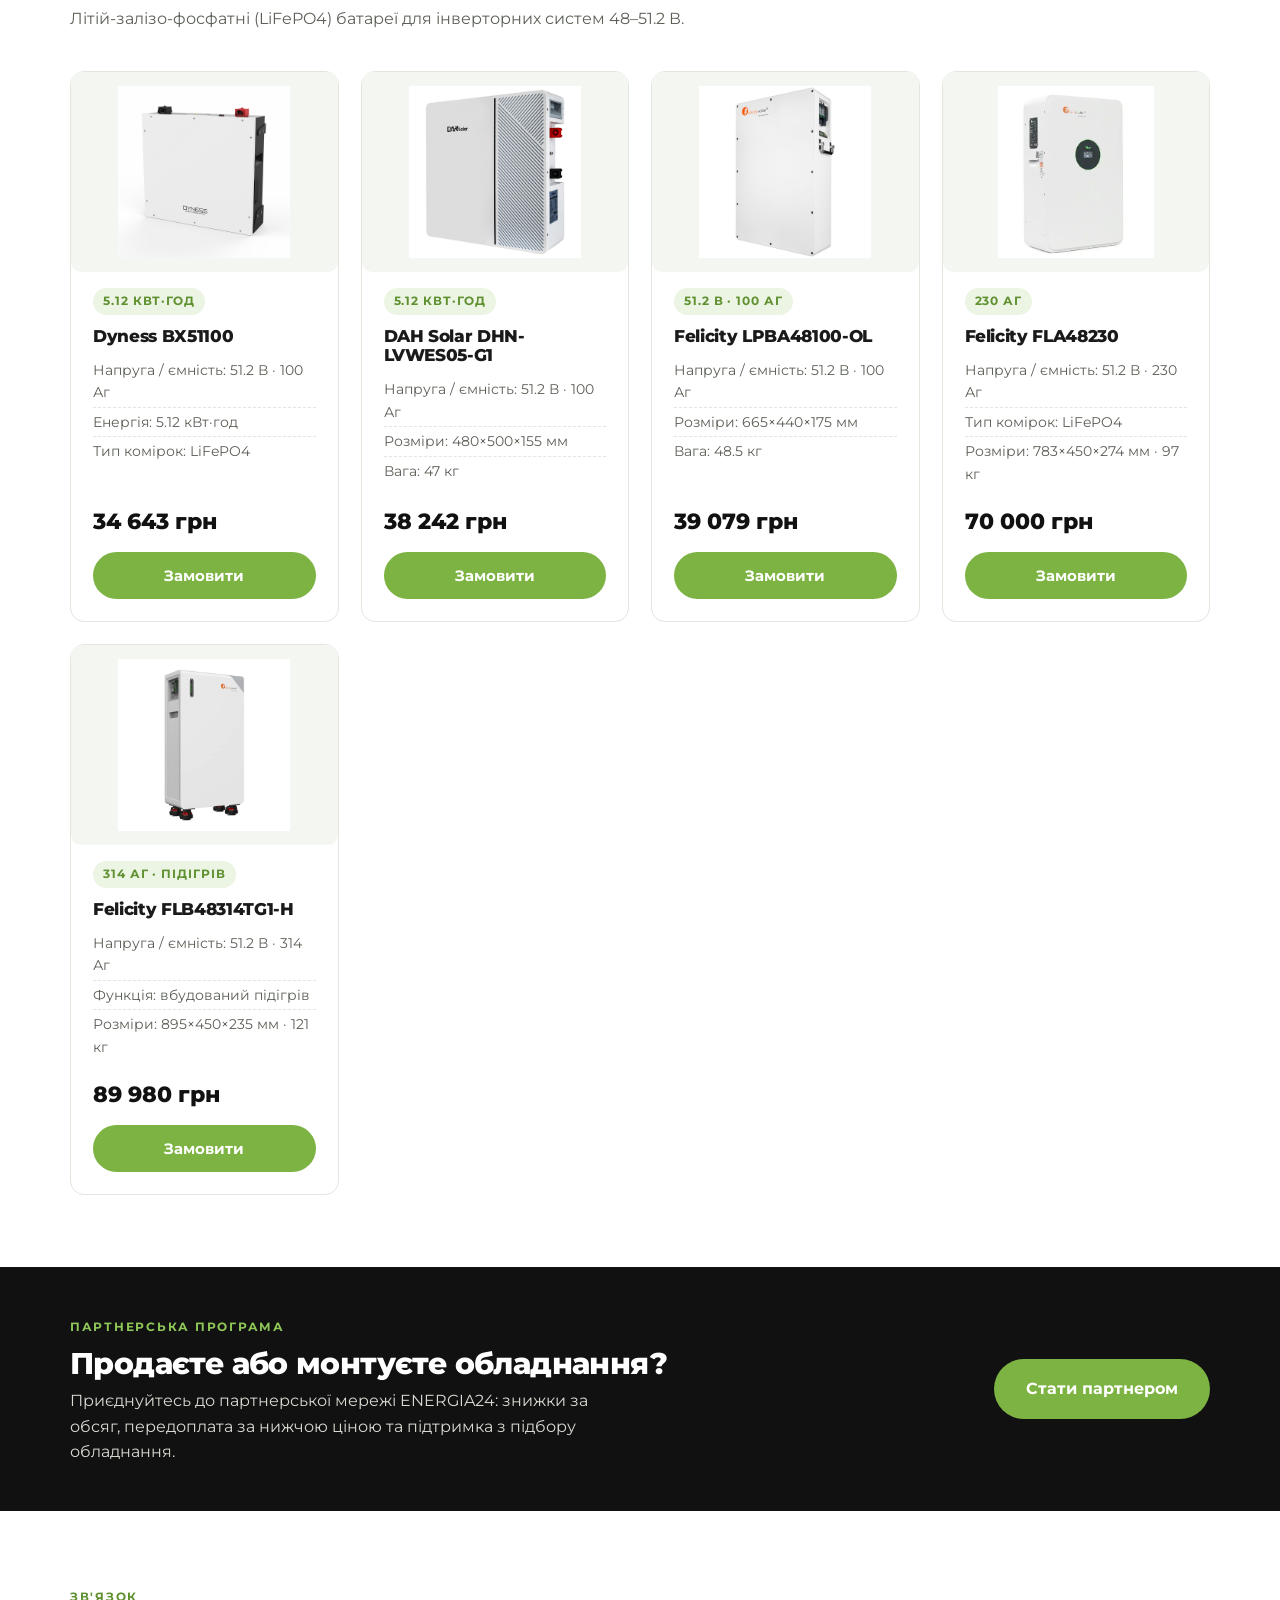
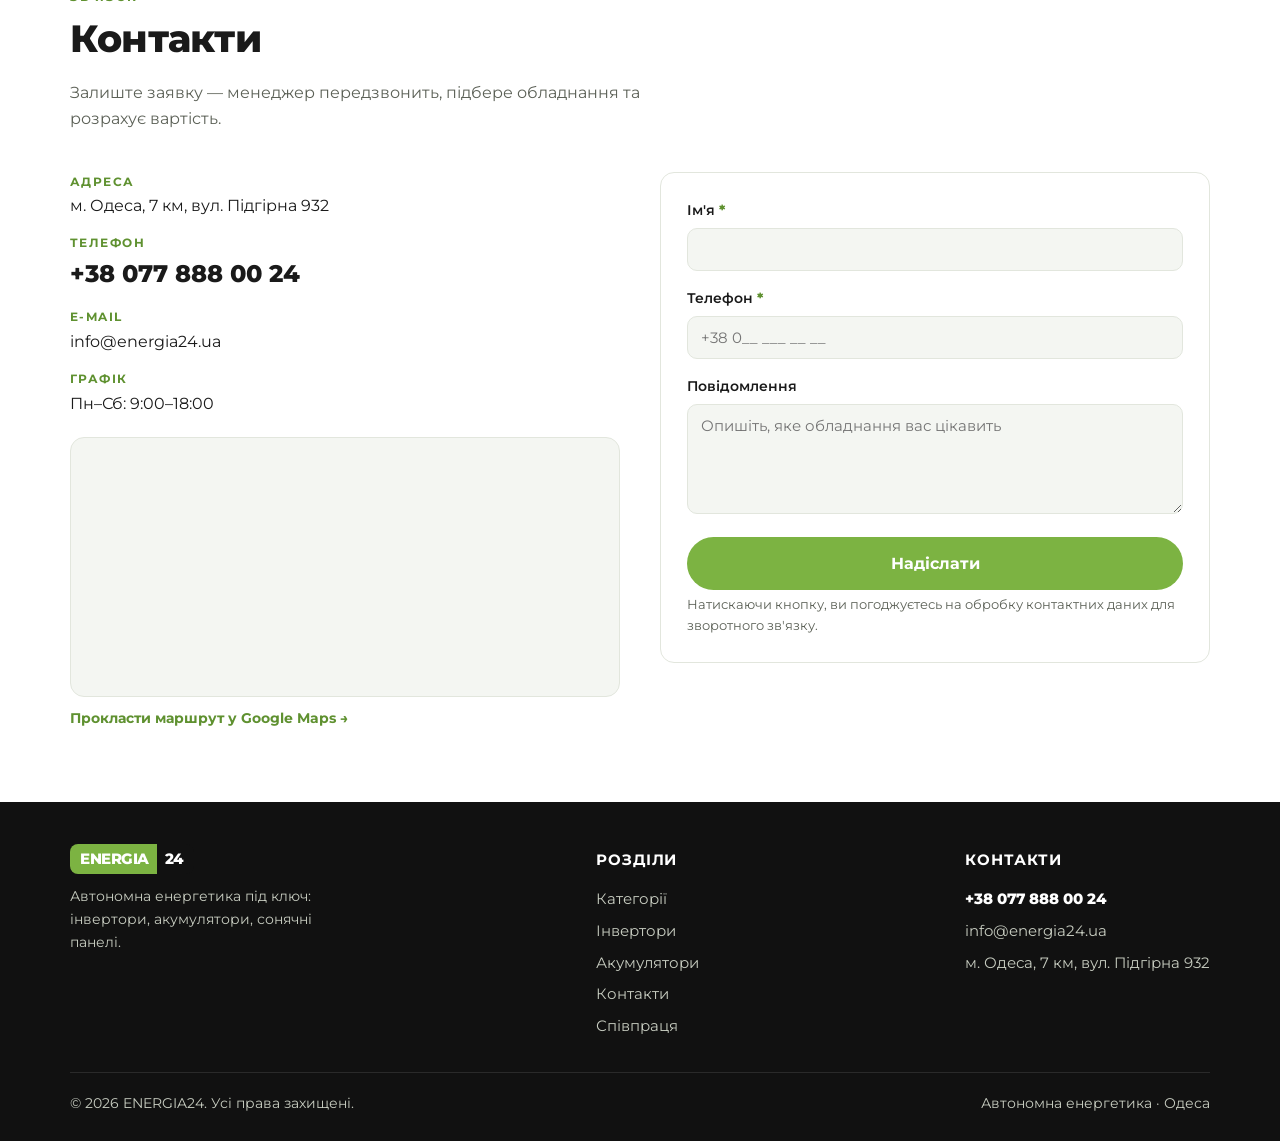
==== commit cd8acd92: "Продублювати CTA-банер «Стати партнером» перед каталогом інверторів Тепер банер зʼявляється двічі: п" ====
--- a/index.html
+++ b/index.html
@@ -116,6 +116,18 @@
           <p>Монокристалічні фотомодулі для зарядки акумуляторів та зменшення споживання з мережі.</p>
         </article>
       </div>
+    </div>
+  </section>
+
+  <!-- ================= CTA СПІВПРАЦЯ ================= -->
+  <section class="partner-banner">
+    <div class="container partner-banner__inner">
+      <div>
+        <span class="eyebrow" style="color:var(--green-light)">Партнерська програма</span>
+        <h2>Продаєте або монтуєте обладнання?</h2>
+        <p>Приєднуйтесь до партнерської мережі ENERGIA24: знижки за обсяг, передоплата за нижчою ціною та підтримка з підбору обладнання.</p>
+      </div>
+      <a href="partnership.html" class="btn btn--primary btn--lg">Стати партнером</a>
     </div>
   </section>
 
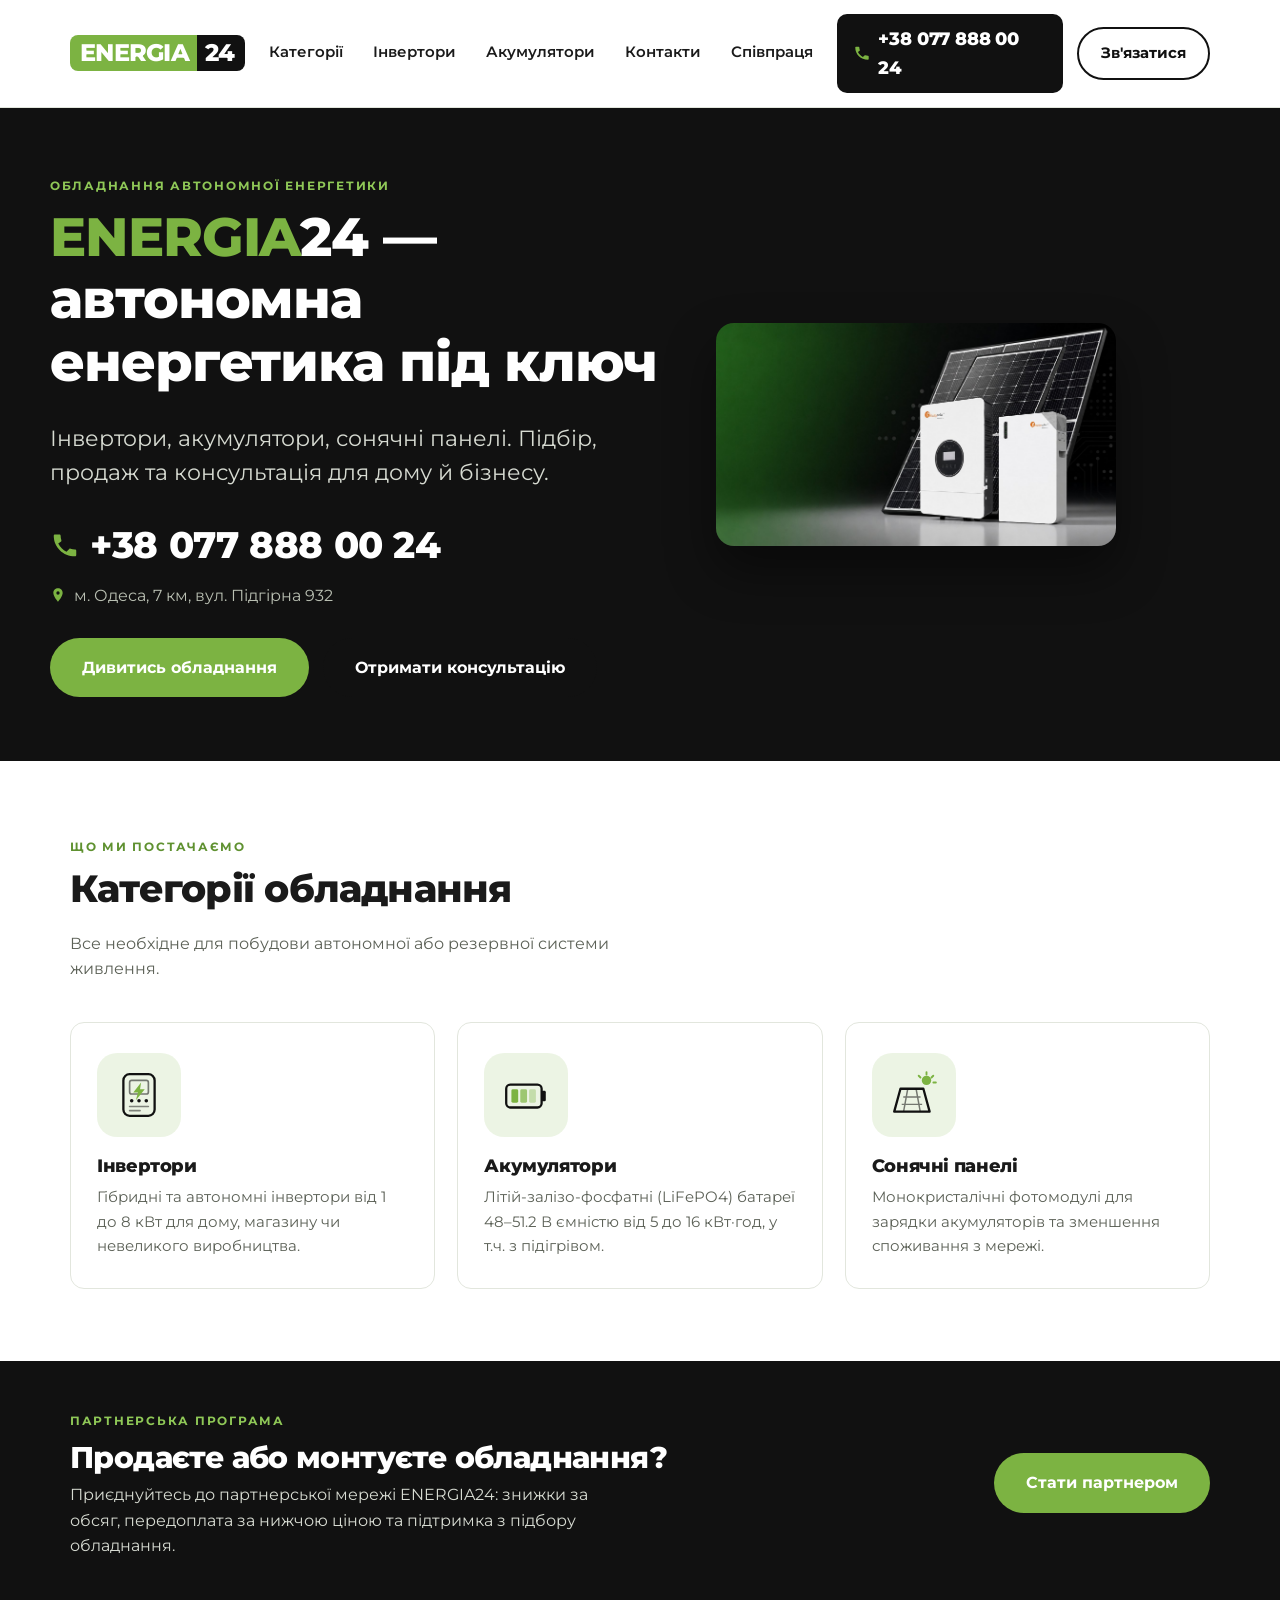
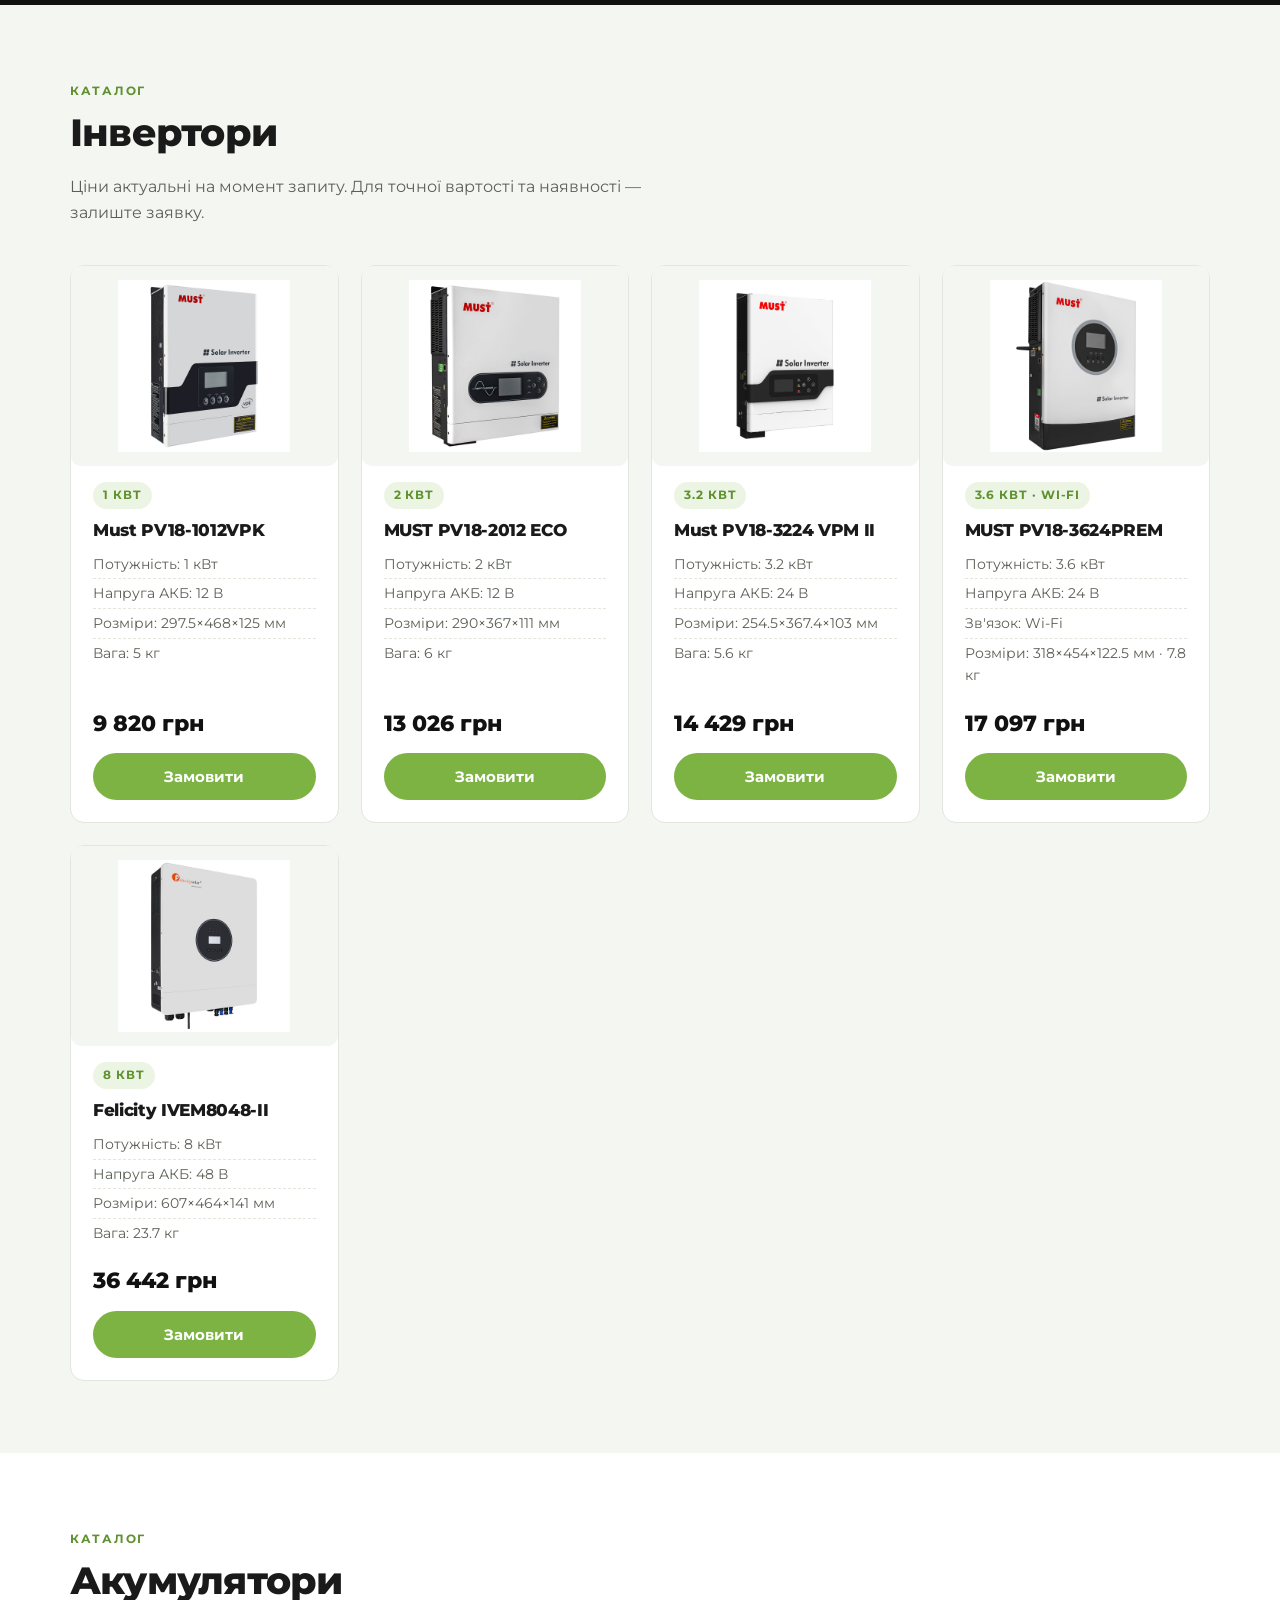
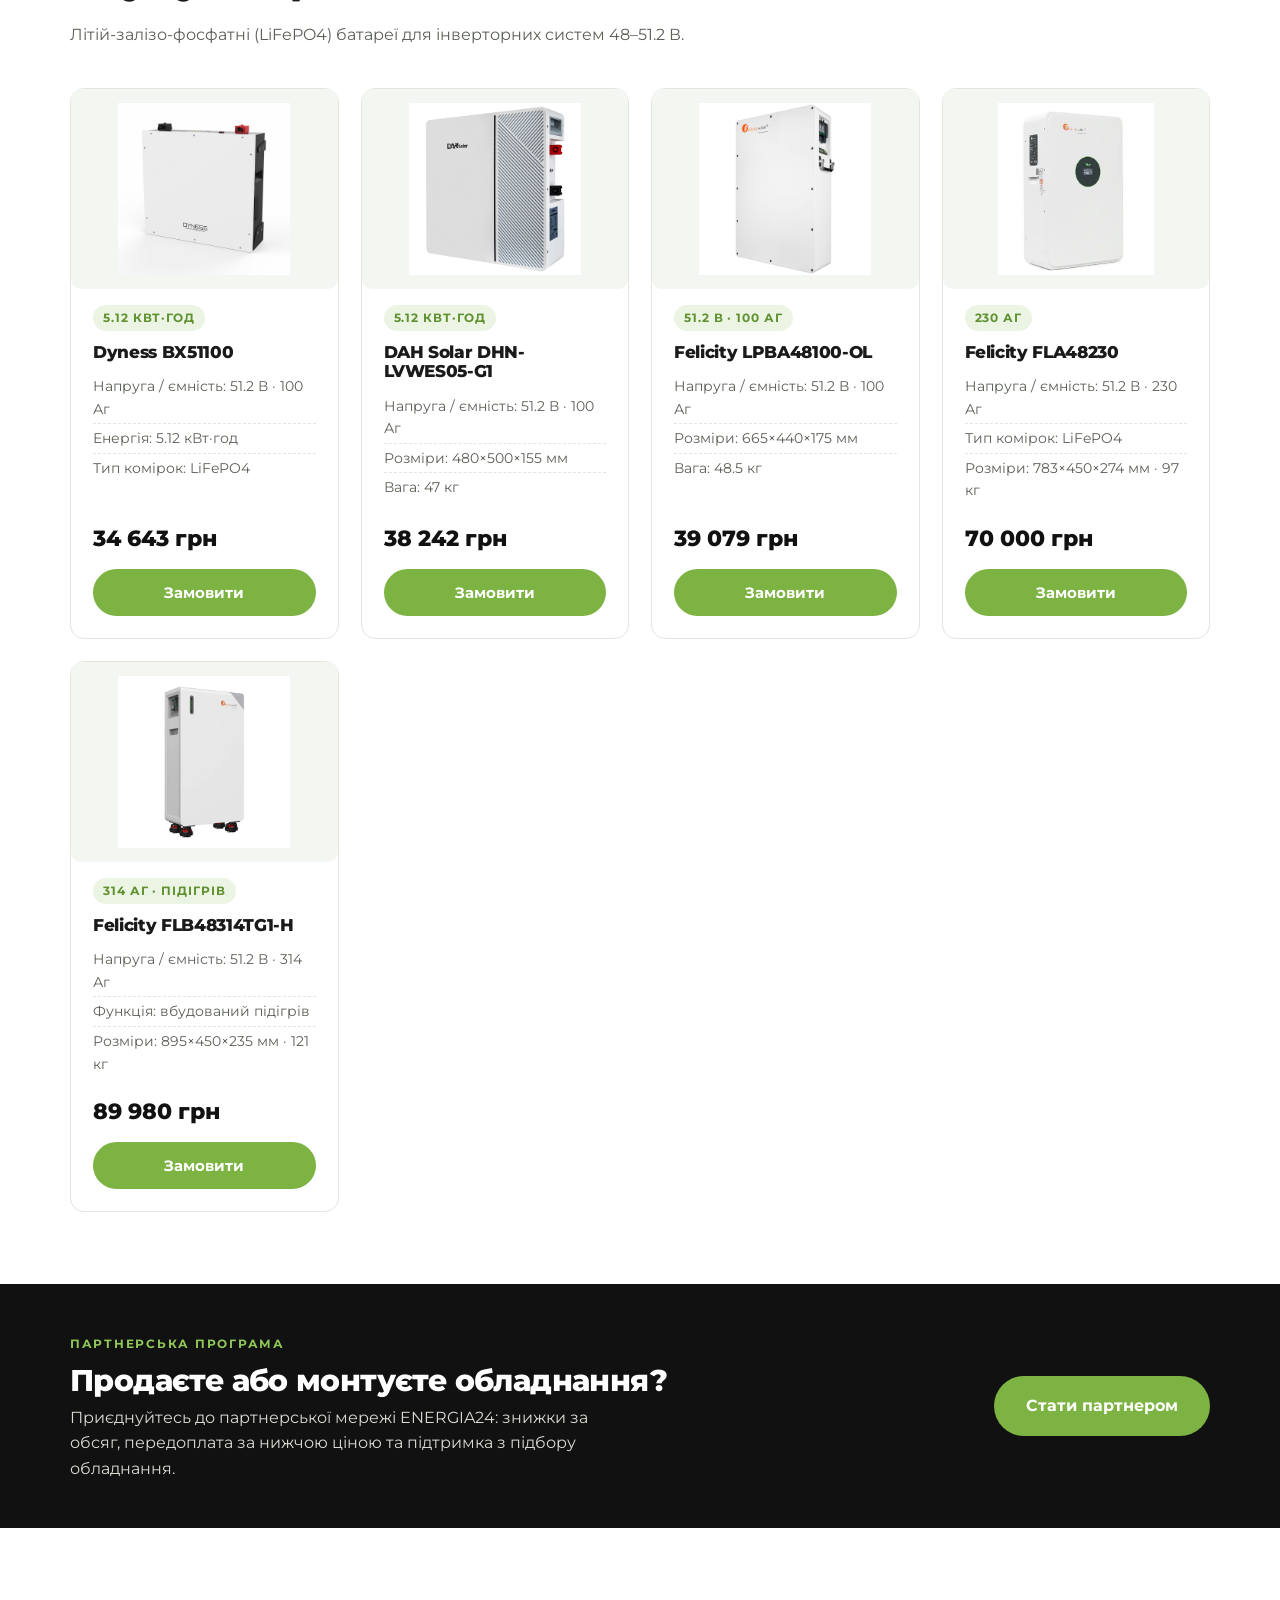
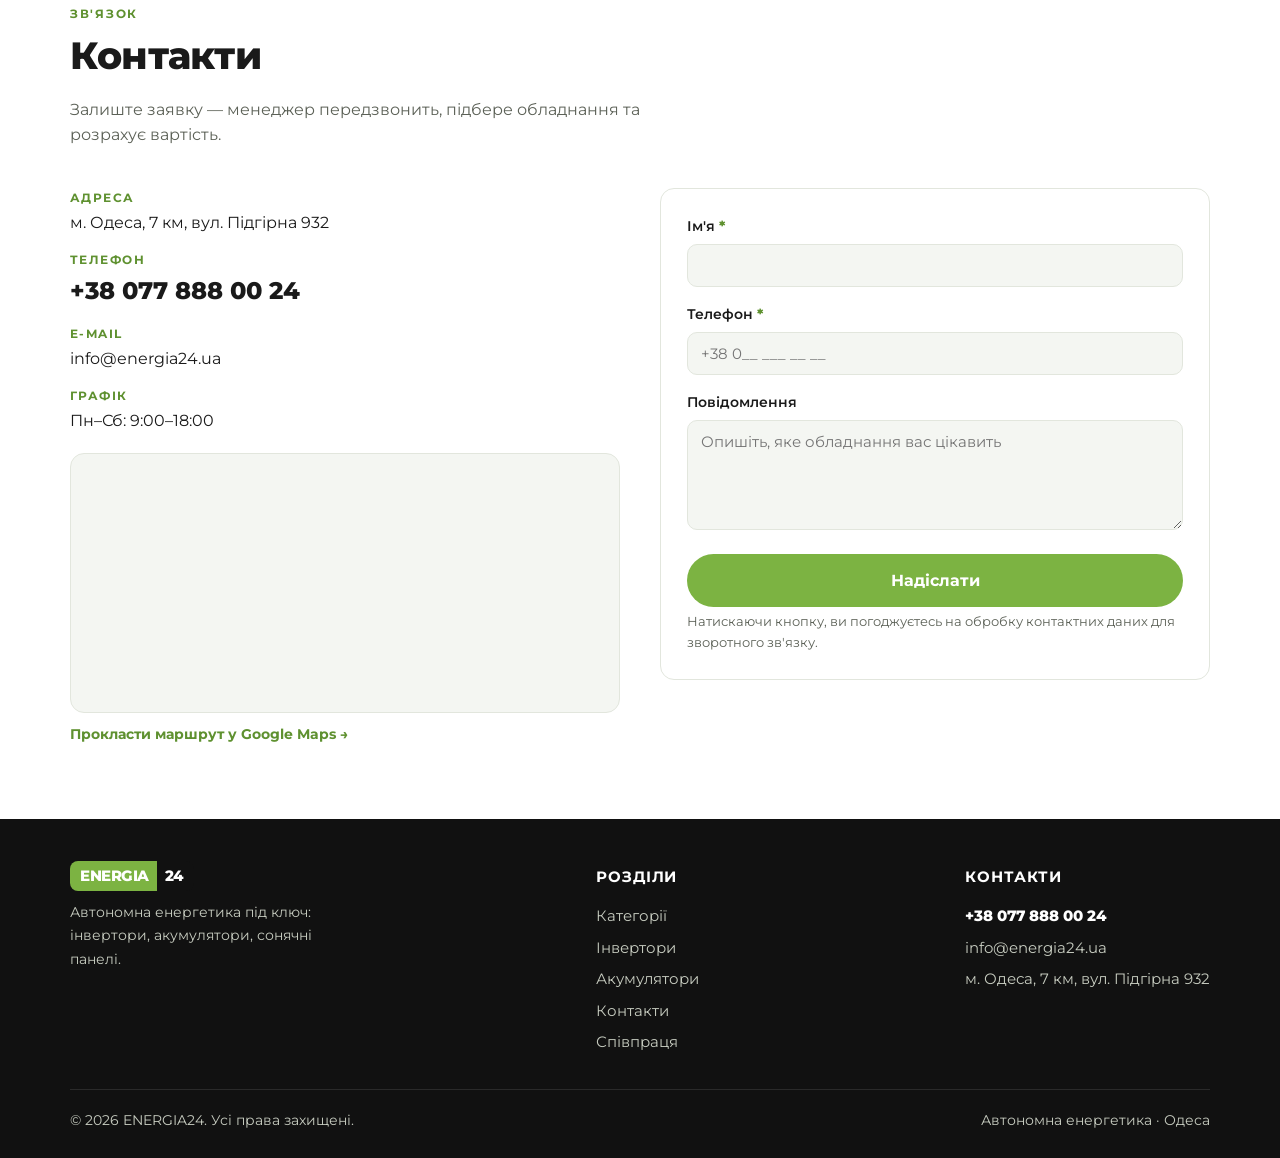
==== commit bbf5e30f: "Виправити накладання тексту на фото в hero-блоці Причина: .hero__inner мав клас .container (margin:0" ====
--- a/index.html
+++ b/index.html
@@ -40,23 +40,29 @@
 
   <!-- ================= HERO ================= -->
   <section class="hero" id="top">
-    <div class="container hero__inner">
-      <span class="eyebrow" style="color:var(--green-light)">Обладнання автономної енергетики</span>
-      <h1><span>ENERGIA</span>24 — автономна енергетика під ключ</h1>
-      <p class="hero__tagline">Інвертори, акумулятори, сонячні панелі. Підбір, продаж та консультація для дому й бізнесу.</p>
-
-      <div class="hero__phone">
-        <svg viewBox="0 0 24 24"><path d="M6.6 10.8c1.4 2.8 3.8 5.2 6.6 6.6l2.2-2.2c.3-.3.7-.4 1-.2 1.1.4 2.3.6 3.6.6.6 0 1 .4 1 1V20c0 .6-.4 1-1 1C10.4 21 3 13.6 3 4.5c0-.6.4-1 1-1h3.5c.6 0 1 .4 1 1 0 1.2.2 2.4.6 3.6.1.4 0 .8-.2 1L6.6 10.8z"/></svg>
-        +38 077 888 00 24
-      </div>
-      <div class="hero__address">
-        <svg width="16" height="16" viewBox="0 0 24 24" fill="#7CB342"><path d="M12 2C8.1 2 5 5.1 5 9c0 5.2 7 13 7 13s7-7.8 7-13c0-3.9-3.1-7-7-7zm0 9.5A2.5 2.5 0 1112 6.5a2.5 2.5 0 010 5z"/></svg>
-        м. Одеса, 7&nbsp;км, вул. Підгірна&nbsp;932
-      </div>
-
-      <div class="hero__cta">
-        <a href="#inverters" class="btn btn--primary btn--lg">Дивитись обладнання</a>
-        <a href="#contacts" class="btn btn--dark btn--lg">Отримати консультацію</a>
+    <div class="container hero__grid">
+      <div class="hero__inner">
+        <span class="eyebrow" style="color:var(--green-light)">Обладнання автономної енергетики</span>
+        <h1><span>ENERGIA</span>24 — автономна енергетика під ключ</h1>
+        <p class="hero__tagline">Інвертори, акумулятори, сонячні панелі. Підбір, продаж та консультація для дому й бізнесу.</p>
+
+        <div class="hero__phone">
+          <svg viewBox="0 0 24 24"><path d="M6.6 10.8c1.4 2.8 3.8 5.2 6.6 6.6l2.2-2.2c.3-.3.7-.4 1-.2 1.1.4 2.3.6 3.6.6.6 0 1 .4 1 1V20c0 .6-.4 1-1 1C10.4 21 3 13.6 3 4.5c0-.6.4-1 1-1h3.5c.6 0 1 .4 1 1 0 1.2.2 2.4.6 3.6.1.4 0 .8-.2 1L6.6 10.8z"/></svg>
+          +38 077 888 00 24
+        </div>
+        <div class="hero__address">
+          <svg width="16" height="16" viewBox="0 0 24 24" fill="#7CB342"><path d="M12 2C8.1 2 5 5.1 5 9c0 5.2 7 13 7 13s7-7.8 7-13c0-3.9-3.1-7-7-7zm0 9.5A2.5 2.5 0 1112 6.5a2.5 2.5 0 010 5z"/></svg>
+          м. Одеса, 7&nbsp;км, вул. Підгірна&nbsp;932
+        </div>
+
+        <div class="hero__cta">
+          <a href="#inverters" class="btn btn--primary btn--lg">Дивитись обладнання</a>
+          <a href="#contacts" class="btn btn--dark btn--lg">Отримати консультацію</a>
+        </div>
+      </div>
+
+      <div class="hero__media">
+        <img src="images/hero-products.jpg" alt="Інвертор, акумулятор та сонячні панелі ENERGIA24" width="1677" height="938" />
       </div>
     </div>
   </section>
--- a/style.css
+++ b/style.css
@@ -261,27 +261,50 @@
 /* ---------- Hero ---------- */
 .hero {
   position: relative;
+  color: var(--white);
+  overflow: hidden;
   background: var(--black);
-  color: var(--white);
-  overflow: hidden;
-}
-
-.hero::after {
-  content: "";
-  position: absolute;
-  right: -120px;
-  top: -120px;
-  width: 460px;
-  height: 460px;
-  background: radial-gradient(circle, rgba(124, 179, 66, .55), transparent 68%);
-  pointer-events: none;
+}
+
+.hero__grid {
+  display: flex;
+  align-items: center;
+  gap: 46px;
+  padding: 64px 0;
+}
+
+.hero__media {
+  flex: 0 1 400px;
+  display: flex;
+  justify-content: center;
+}
+
+.hero__media img {
+  width: 100%;
+  height: auto;
+  border-radius: 18px;
+  box-shadow: 0 24px 50px rgba(0, 0, 0, .45);
+}
+
+@media (max-width: 900px) {
+  .hero__grid { gap: 30px; }
+  .hero__media { flex-basis: 280px; }
+}
+
+@media (max-width: 780px) {
+  .hero__grid {
+    flex-direction: column-reverse;
+    padding: 40px 0 48px;
+  }
+
+  .hero__media { flex-basis: auto; width: 100%; max-width: 360px; }
 }
 
 .hero__inner {
   position: relative;
   z-index: 1;
-  padding: 84px 0 90px;
-  max-width: 780px;
+  flex: 1 1 420px;
+  max-width: 620px;
 }
 
 .hero h1 span { color: var(--green); }
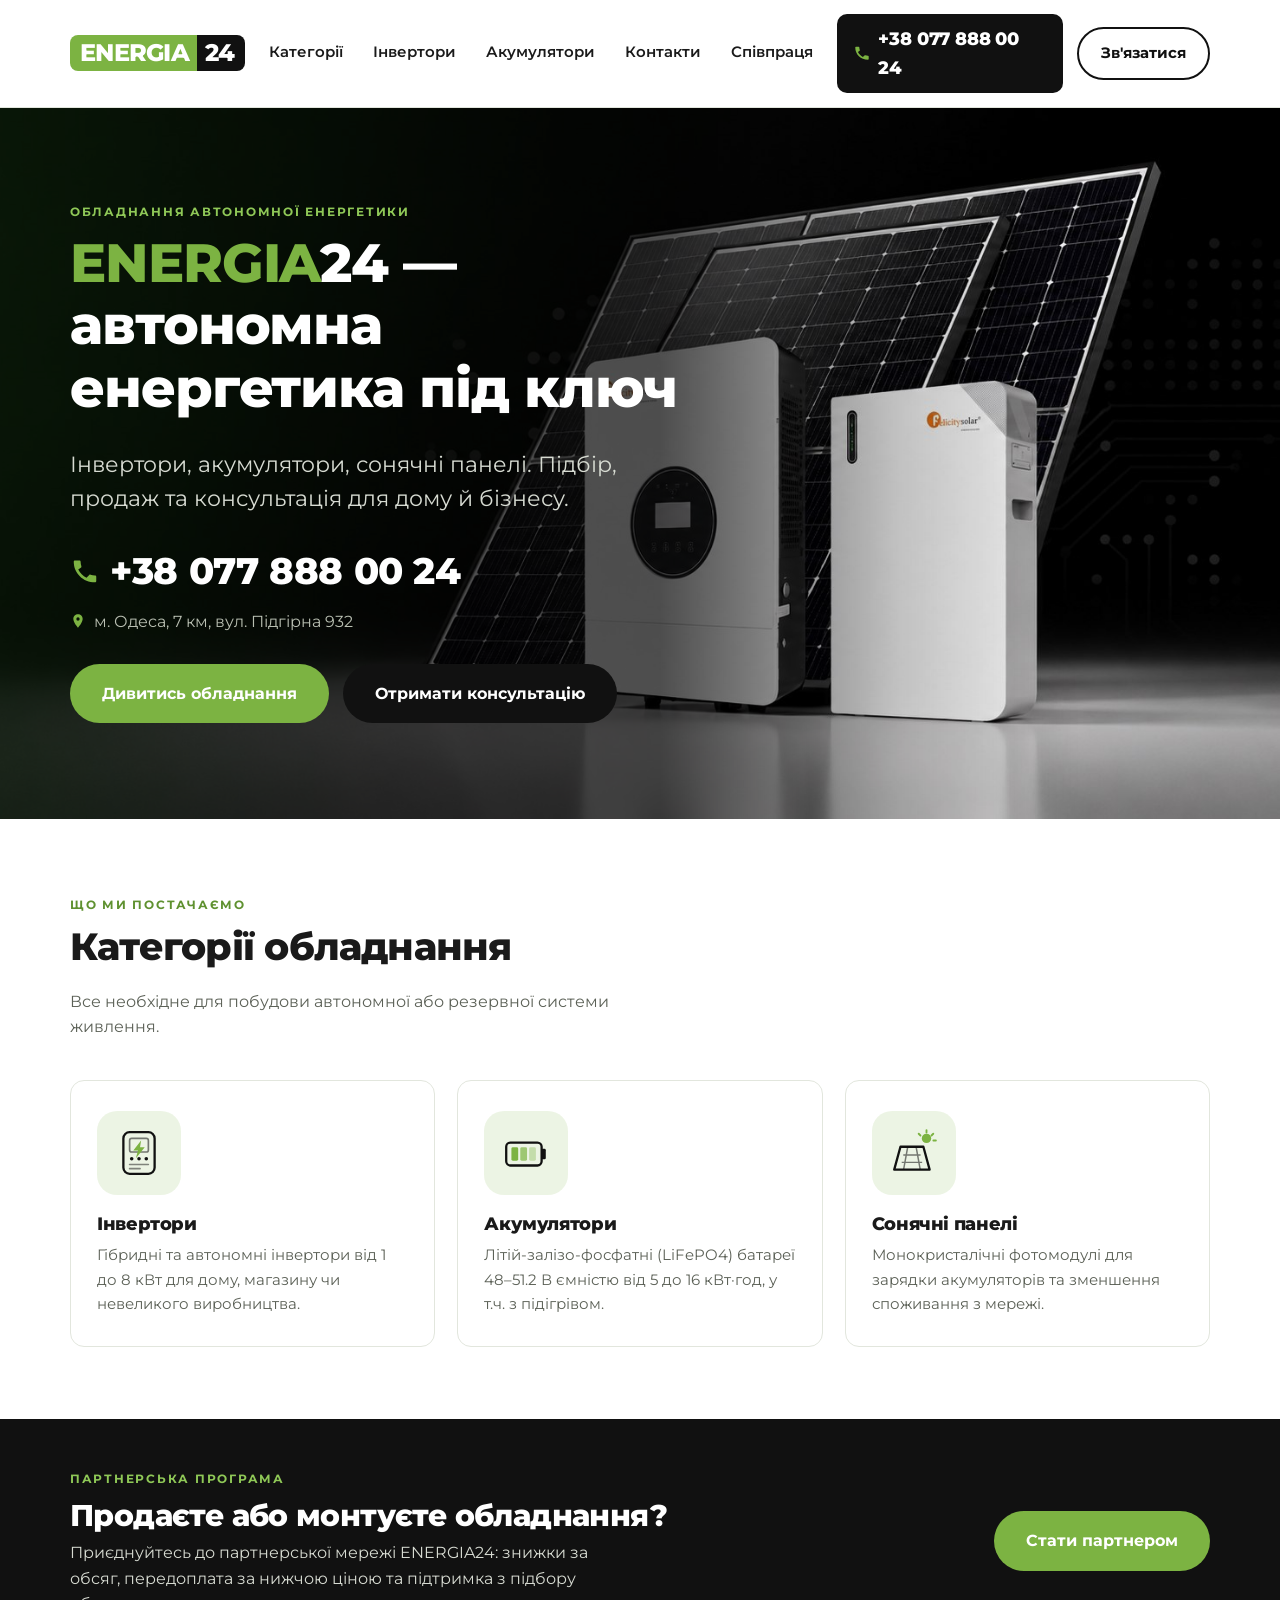
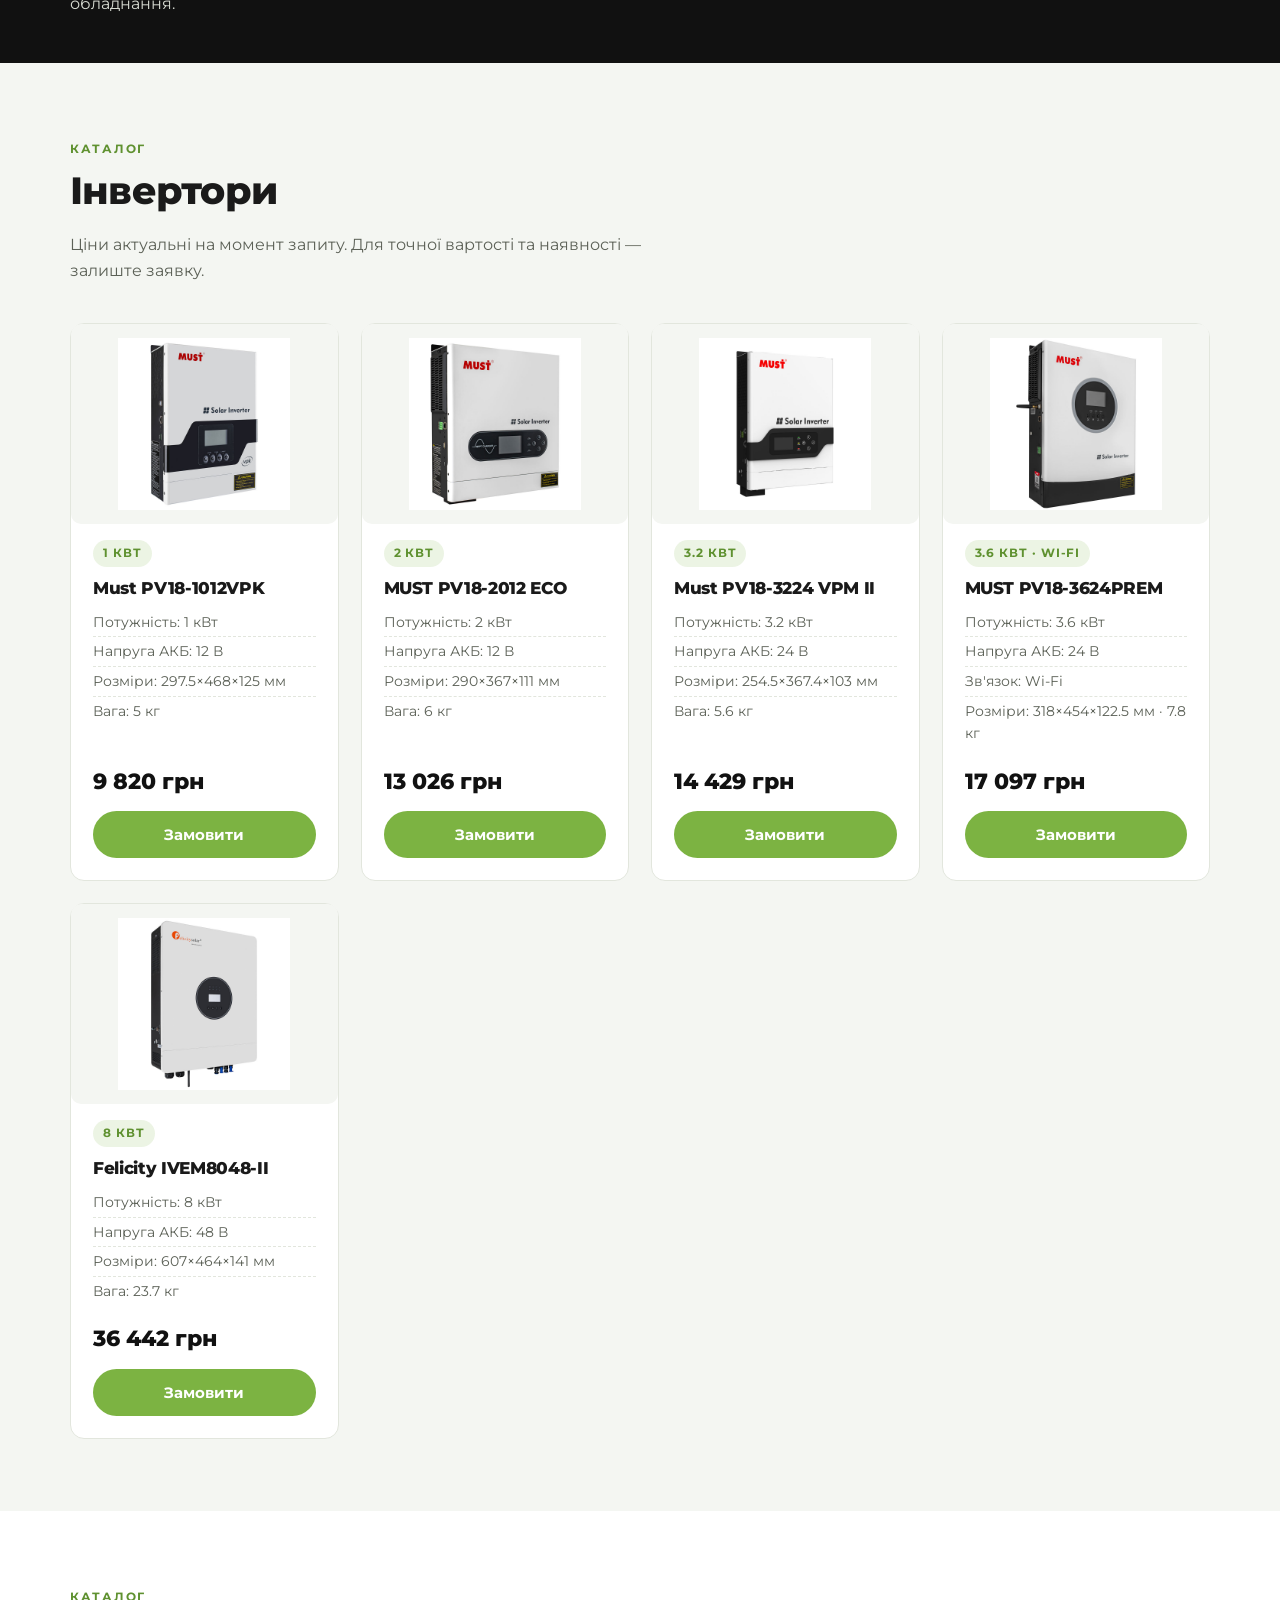
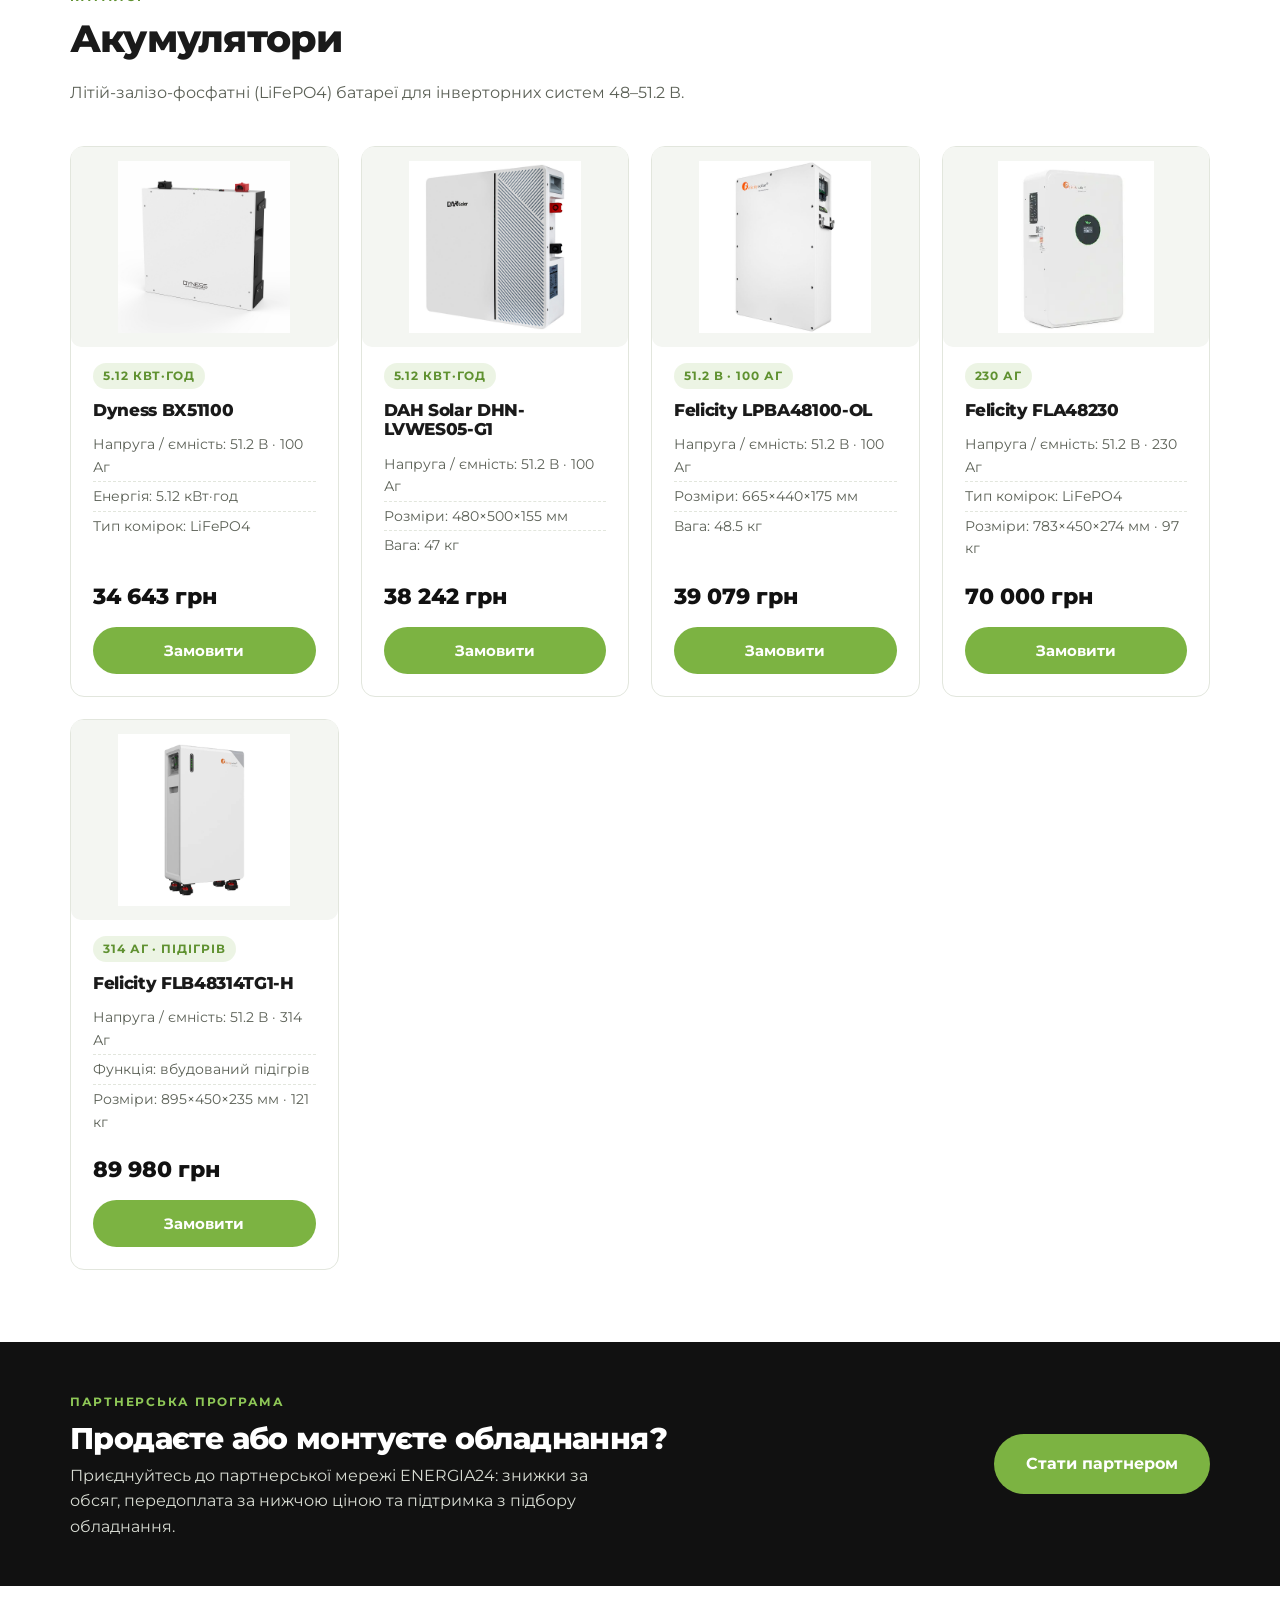
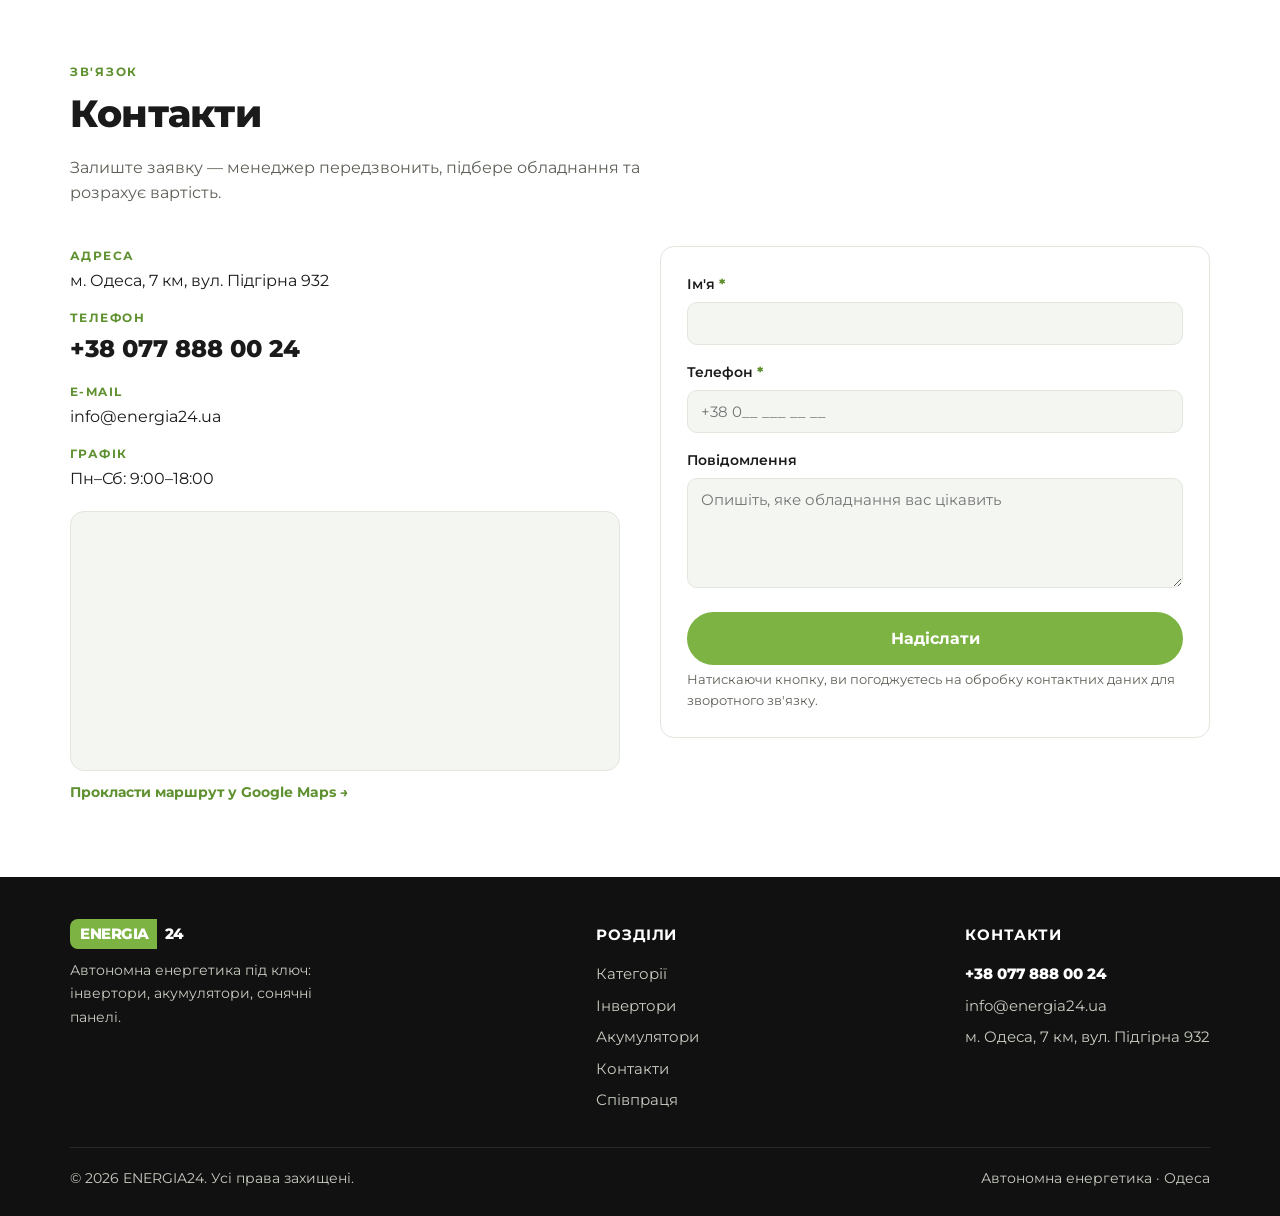
==== commit 4dc4b397: "Поставити новий банер із товарами як фон hero-секції Використано ширшу версію фото (1915×821, більше" ====
--- a/index.html
+++ b/index.html
@@ -40,7 +40,7 @@
 
   <!-- ================= HERO ================= -->
   <section class="hero" id="top">
-    <div class="container hero__grid">
+    <div class="container">
       <div class="hero__inner">
         <span class="eyebrow" style="color:var(--green-light)">Обладнання автономної енергетики</span>
         <h1><span>ENERGIA</span>24 — автономна енергетика під ключ</h1>
@@ -59,10 +59,6 @@
           <a href="#inverters" class="btn btn--primary btn--lg">Дивитись обладнання</a>
           <a href="#contacts" class="btn btn--dark btn--lg">Отримати консультацію</a>
         </div>
-      </div>
-
-      <div class="hero__media">
-        <img src="images/hero-products.jpg" alt="Інвертор, акумулятор та сонячні панелі ENERGIA24" width="1677" height="938" />
       </div>
     </div>
   </section>
--- a/style.css
+++ b/style.css
@@ -263,48 +263,27 @@
   position: relative;
   color: var(--white);
   overflow: hidden;
-  background: var(--black);
-}
-
-.hero__grid {
-  display: flex;
-  align-items: center;
-  gap: 46px;
-  padding: 64px 0;
-}
-
-.hero__media {
-  flex: 0 1 400px;
-  display: flex;
-  justify-content: center;
-}
-
-.hero__media img {
-  width: 100%;
-  height: auto;
-  border-radius: 18px;
-  box-shadow: 0 24px 50px rgba(0, 0, 0, .45);
-}
-
-@media (max-width: 900px) {
-  .hero__grid { gap: 30px; }
-  .hero__media { flex-basis: 280px; }
-}
-
-@media (max-width: 780px) {
-  .hero__grid {
-    flex-direction: column-reverse;
-    padding: 40px 0 48px;
+  background: radial-gradient(circle at 100% 0%, rgba(124, 179, 66, .35), transparent 60%), var(--black);
+}
+
+/* Фото-банер вмикаємо лише на справді широких екранах: тільки там
+   гарантовано лишається достатньо темного простору зліва для тексту,
+   щоб він не наліз на світлий корпус інвертора. На вужчих —
+   фірмовий чорно-зелений градієнт без фото. */
+@media (min-width: 1180px) {
+  .hero {
+    background:
+      linear-gradient(90deg, rgba(0, 0, 0, .68) 0, rgba(0, 0, 0, .68) 660px, rgba(0, 0, 0, .2) 900px, rgba(0, 0, 0, 0) 1080px),
+      url("images/hero-banner.jpg") right center / cover no-repeat,
+      var(--black);
   }
-
-  .hero__media { flex-basis: auto; width: 100%; max-width: 360px; }
 }
 
 .hero__inner {
   position: relative;
   z-index: 1;
-  flex: 1 1 420px;
   max-width: 620px;
+  padding: 90px 0 96px;
 }
 
 .hero h1 span { color: var(--green); }
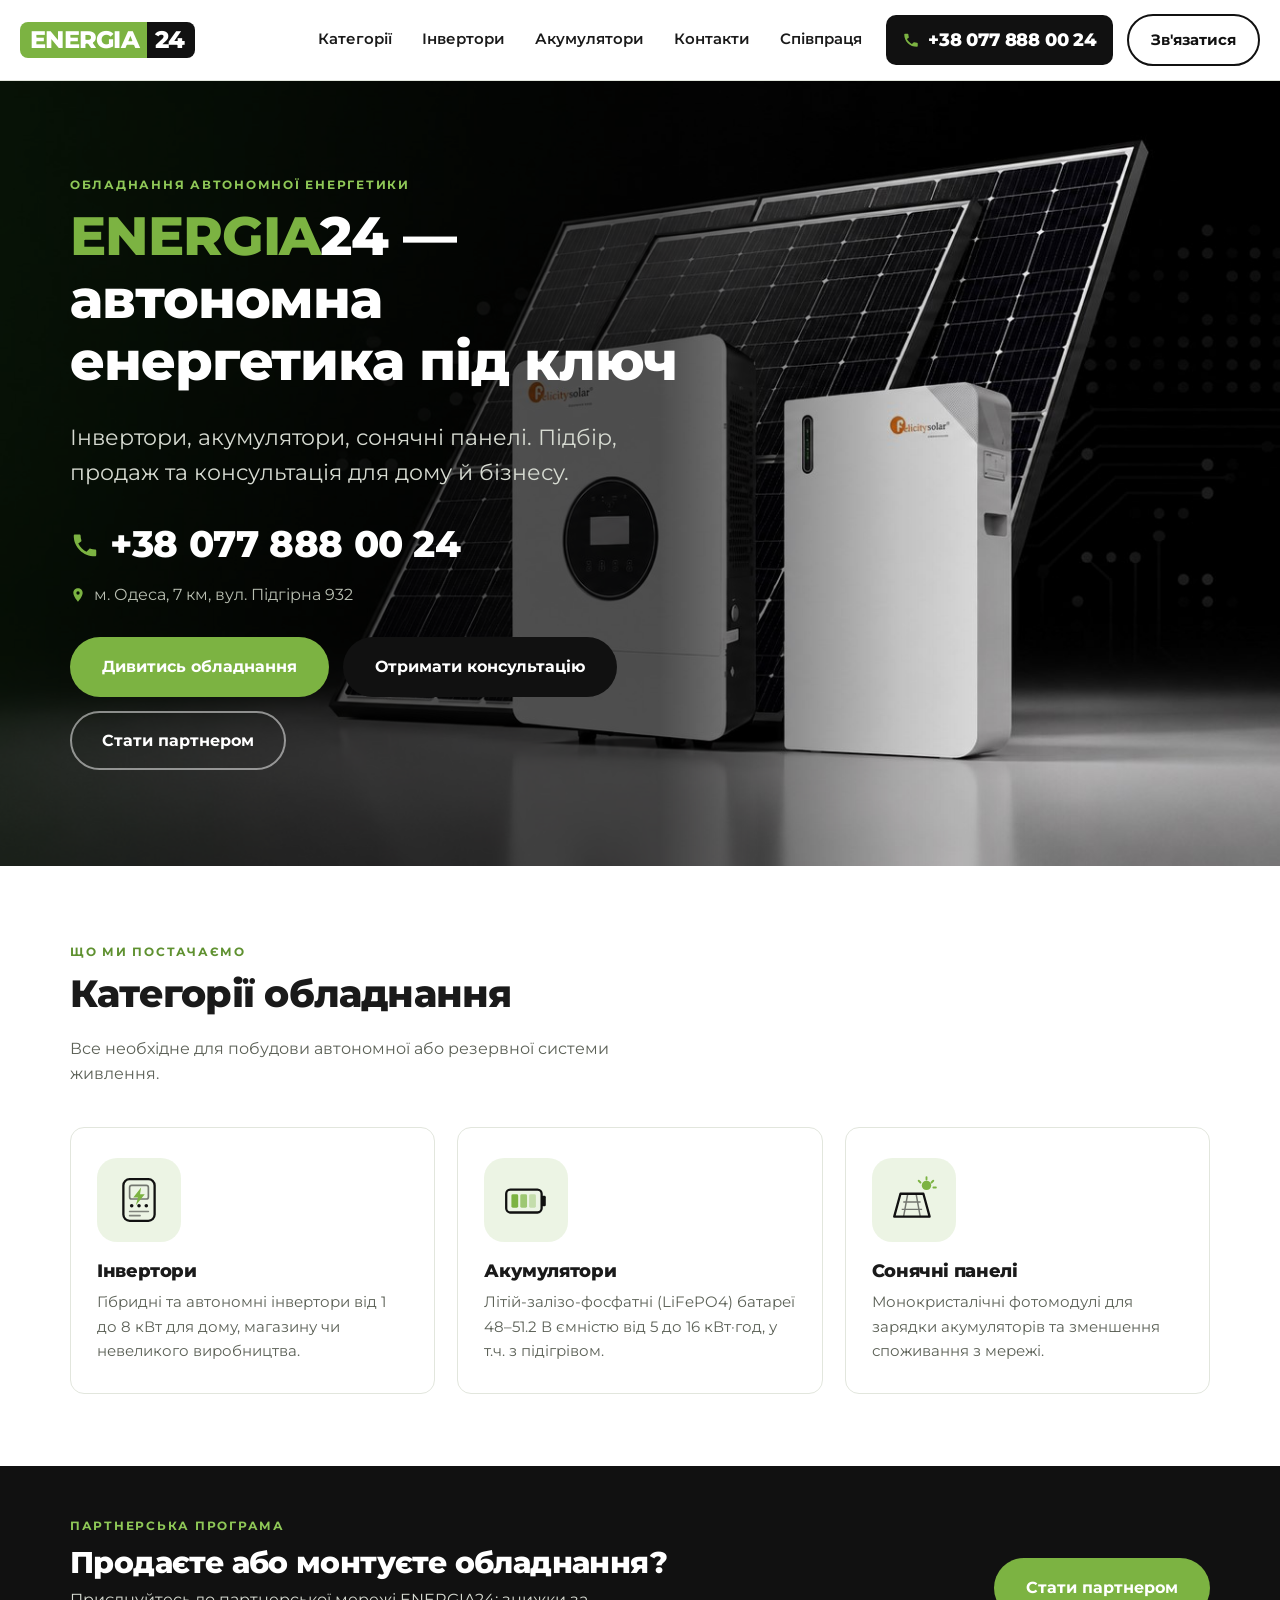
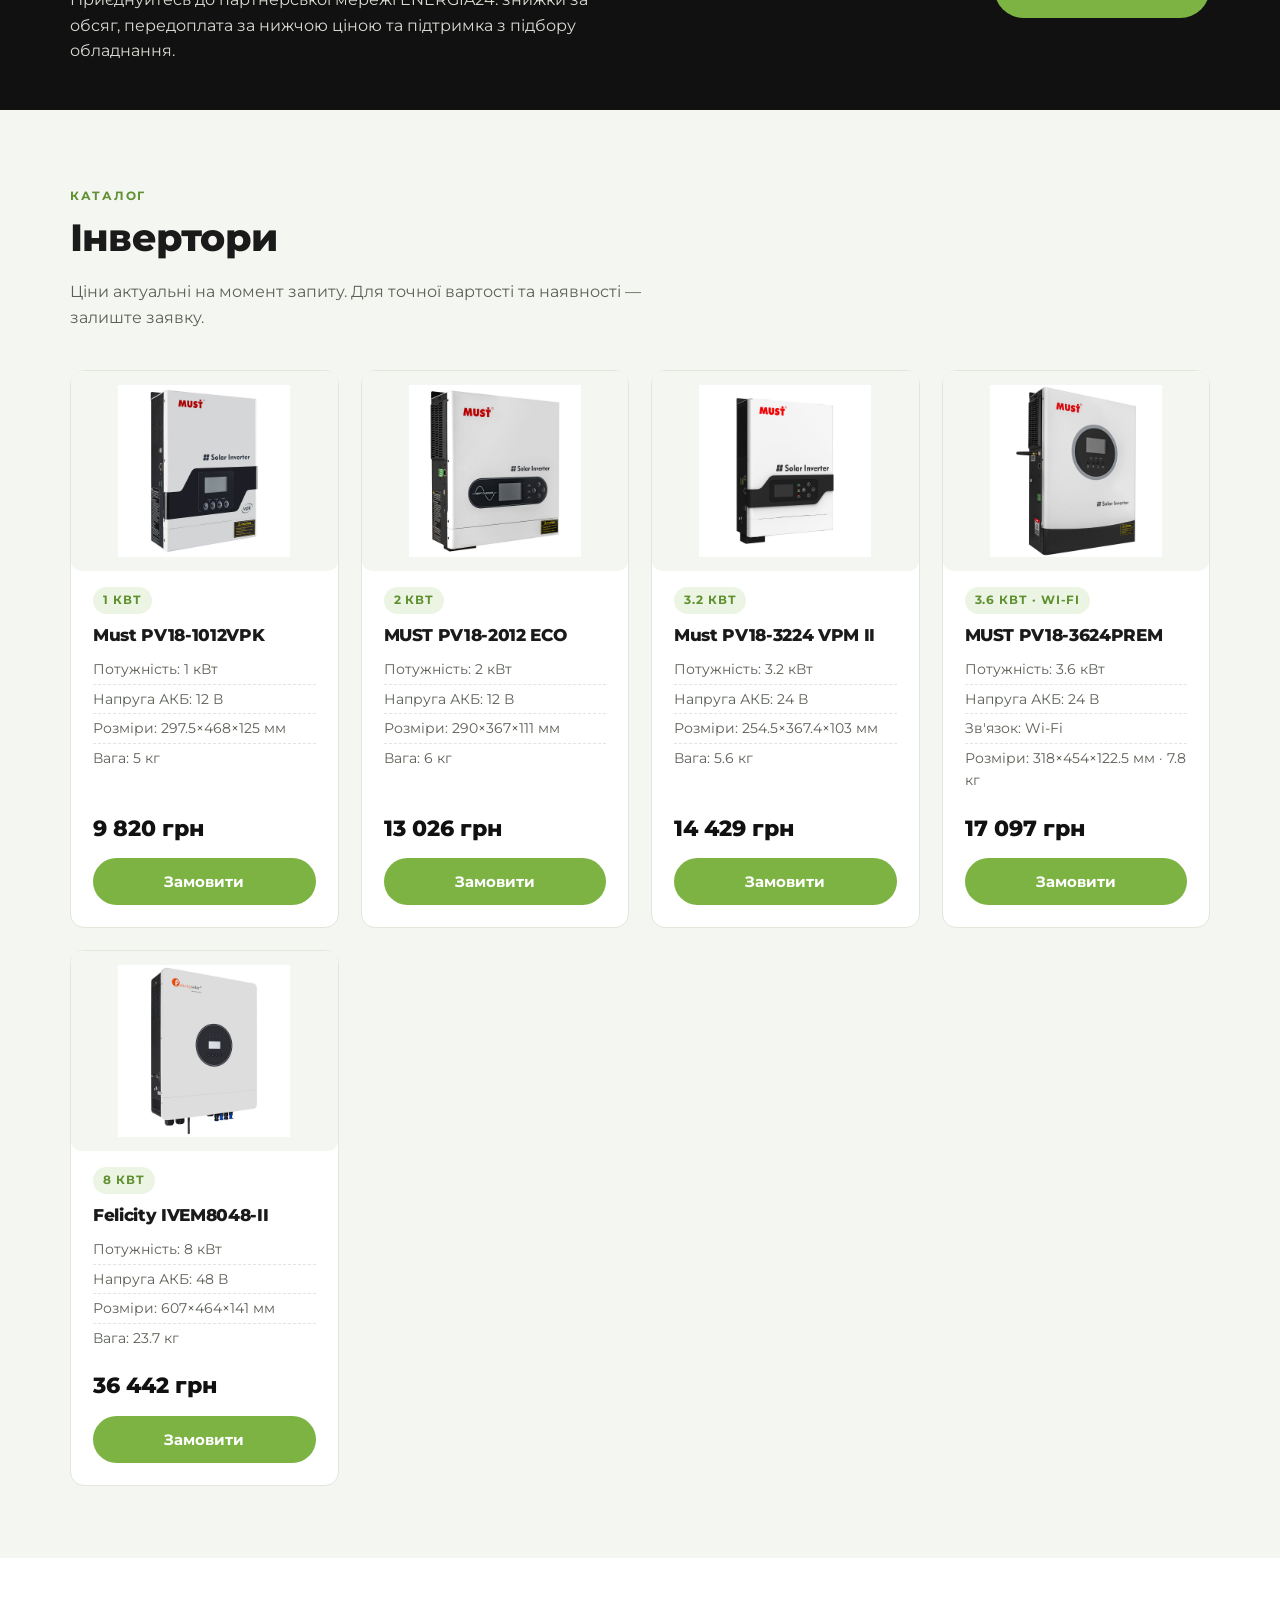
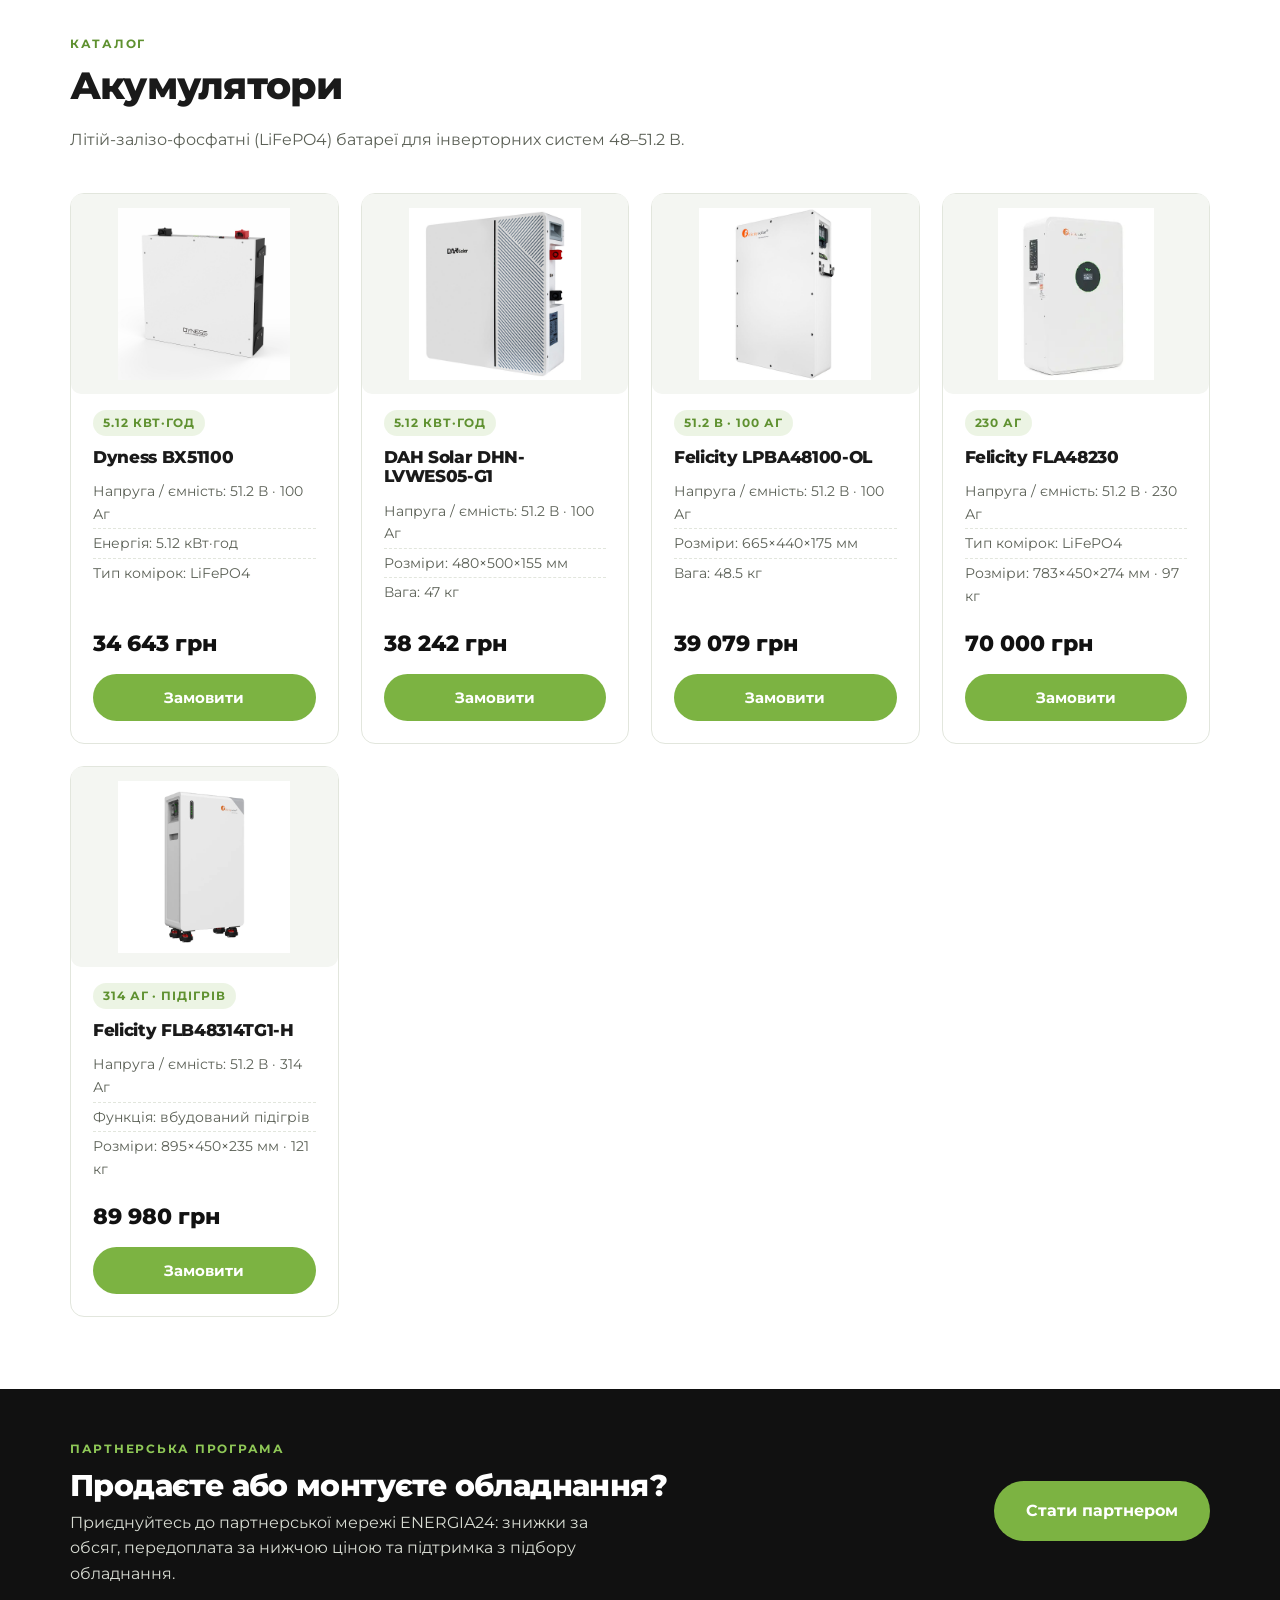
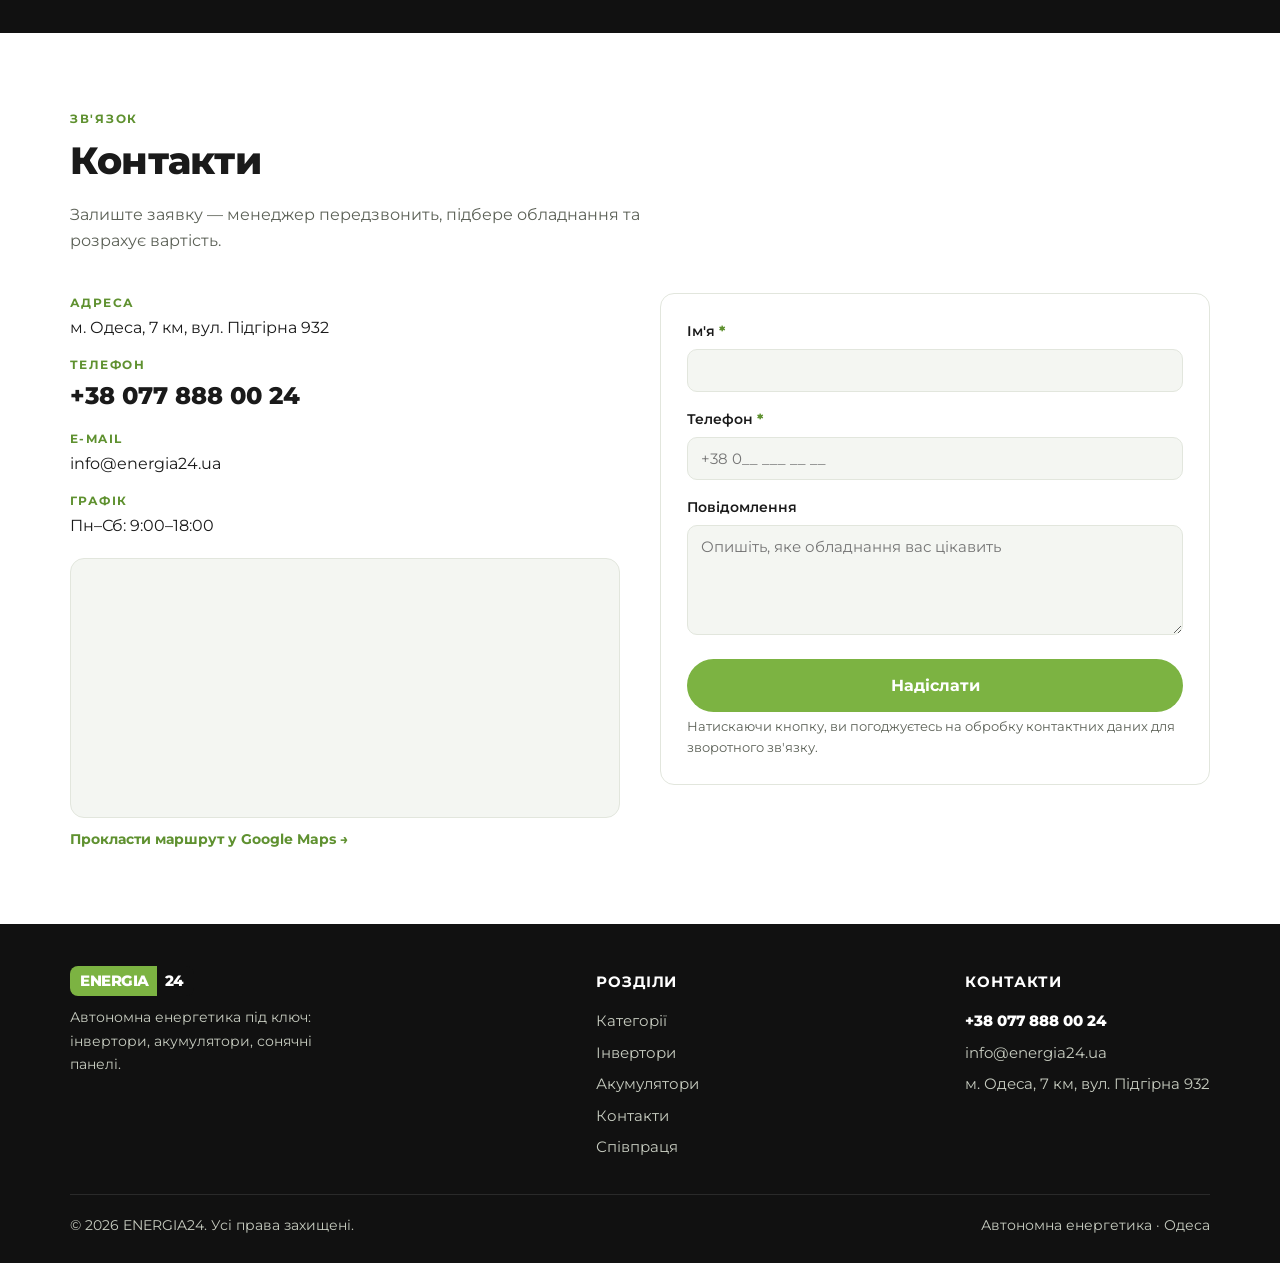
==== commit 308a0f44: "Додати кнопку «Стати партнером» у hero-блок Третя кнопка в CTA-групі hero веде на partnership.html. " ====
--- a/index.html
+++ b/index.html
@@ -58,6 +58,7 @@
         <div class="hero__cta">
           <a href="#inverters" class="btn btn--primary btn--lg">Дивитись обладнання</a>
           <a href="#contacts" class="btn btn--dark btn--lg">Отримати консультацію</a>
+          <a href="partnership.html" class="btn btn--outline btn--lg">Стати партнером</a>
         </div>
       </div>
     </div>
--- a/style.css
+++ b/style.css
@@ -88,6 +88,7 @@
 .logo {
   display: inline-flex;
   align-items: center;
+  flex-shrink: 0;
   font-weight: 800;
   font-size: 1.5rem;
   letter-spacing: -0.03em;
@@ -162,6 +163,20 @@
   transform: translateY(-2px);
 }
 
+/* Обвідка для темних фонів (напр. hero) — .btn--ghost там непомітний */
+.btn--outline {
+  background: transparent;
+  color: var(--white);
+  border-color: rgba(255, 255, 255, .5);
+}
+
+.btn--outline:hover {
+  background: var(--white);
+  color: var(--black);
+  border-color: var(--white);
+  transform: translateY(-2px);
+}
+
 .btn--block {
   width: 100%;
 }
@@ -182,10 +197,12 @@
 
 .header__bar {
   display: flex;
-  align-items: center;
-  gap: 22px;
+  flex-wrap: wrap;
+  row-gap: 10px;
+  align-items: center;
+  gap: 16px 22px;
   padding: 14px 20px;
-  max-width: var(--maxw);
+  max-width: 1320px;
   margin: 0 auto;
 }
 
@@ -212,6 +229,8 @@
 .header__phone {
   display: inline-flex;
   align-items: center;
+  flex-shrink: 0;
+  white-space: nowrap;
   gap: 8px;
   background: var(--black);
   color: var(--white);
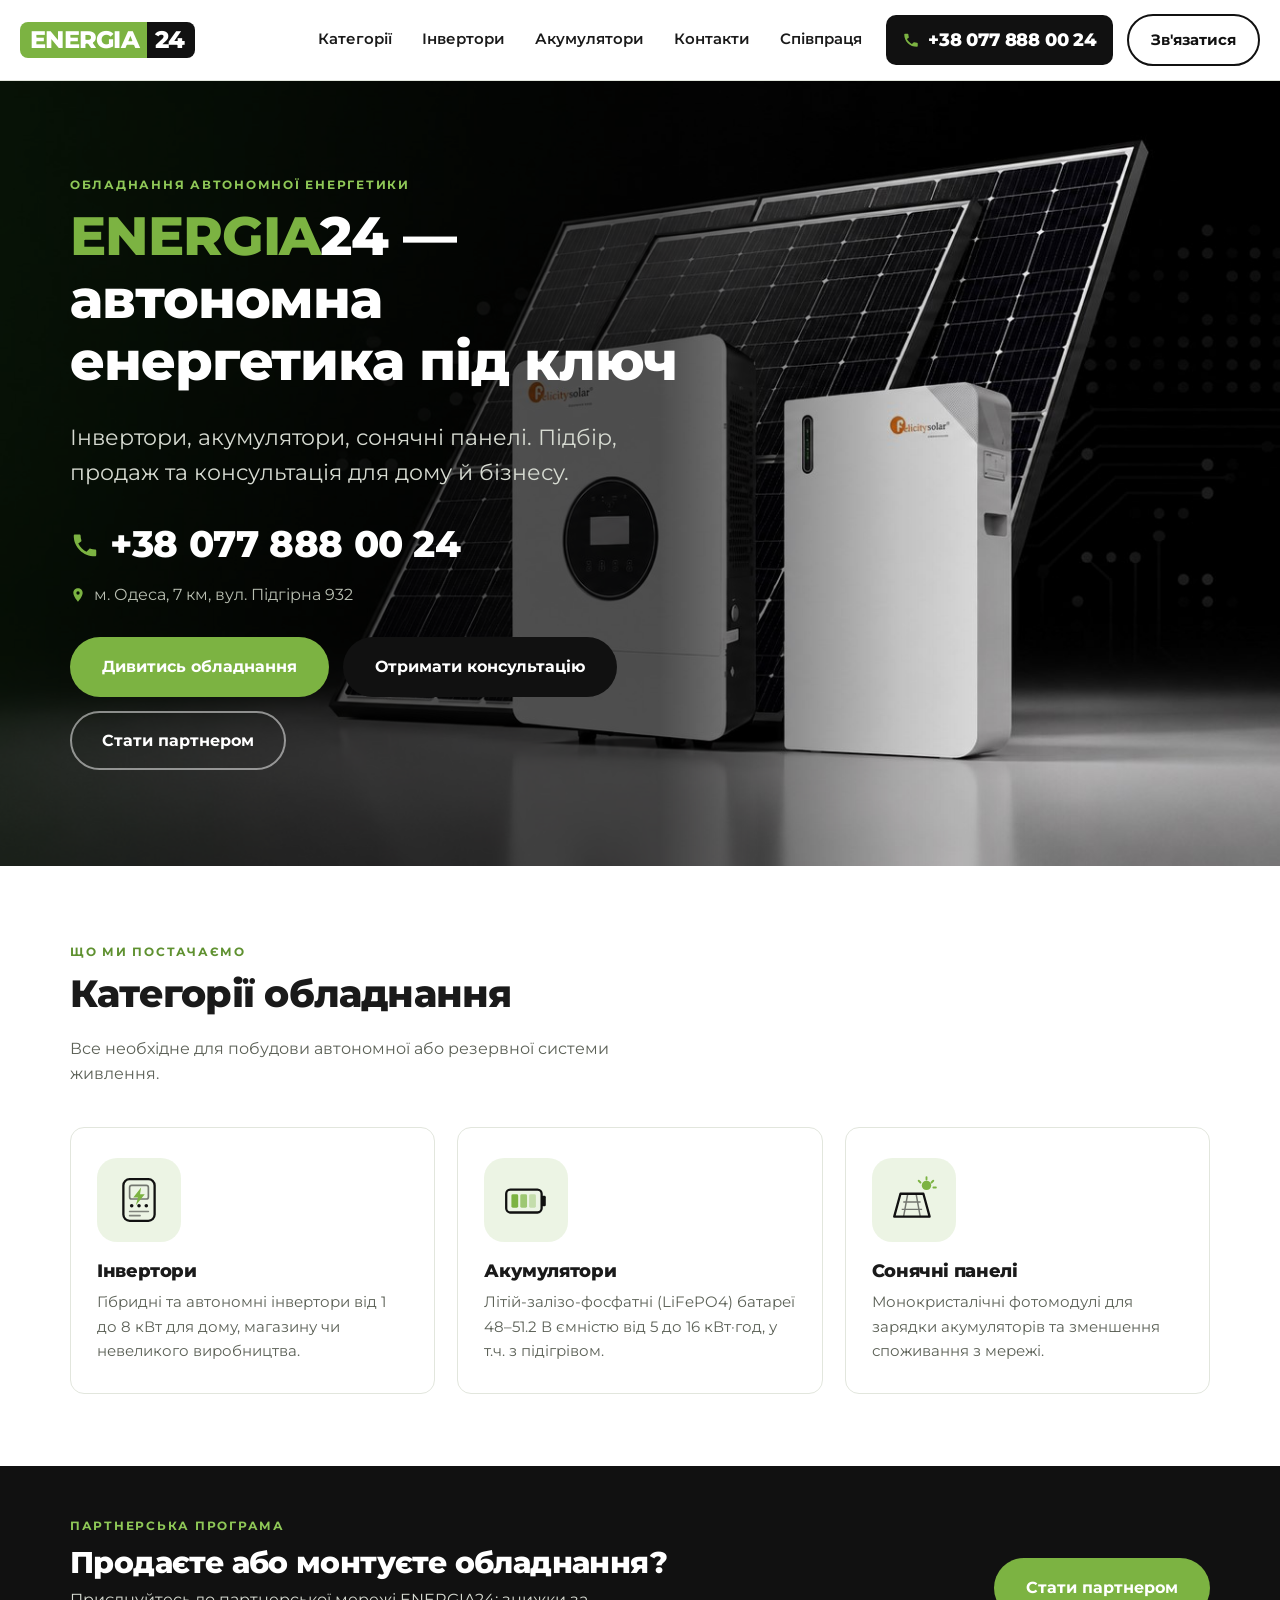
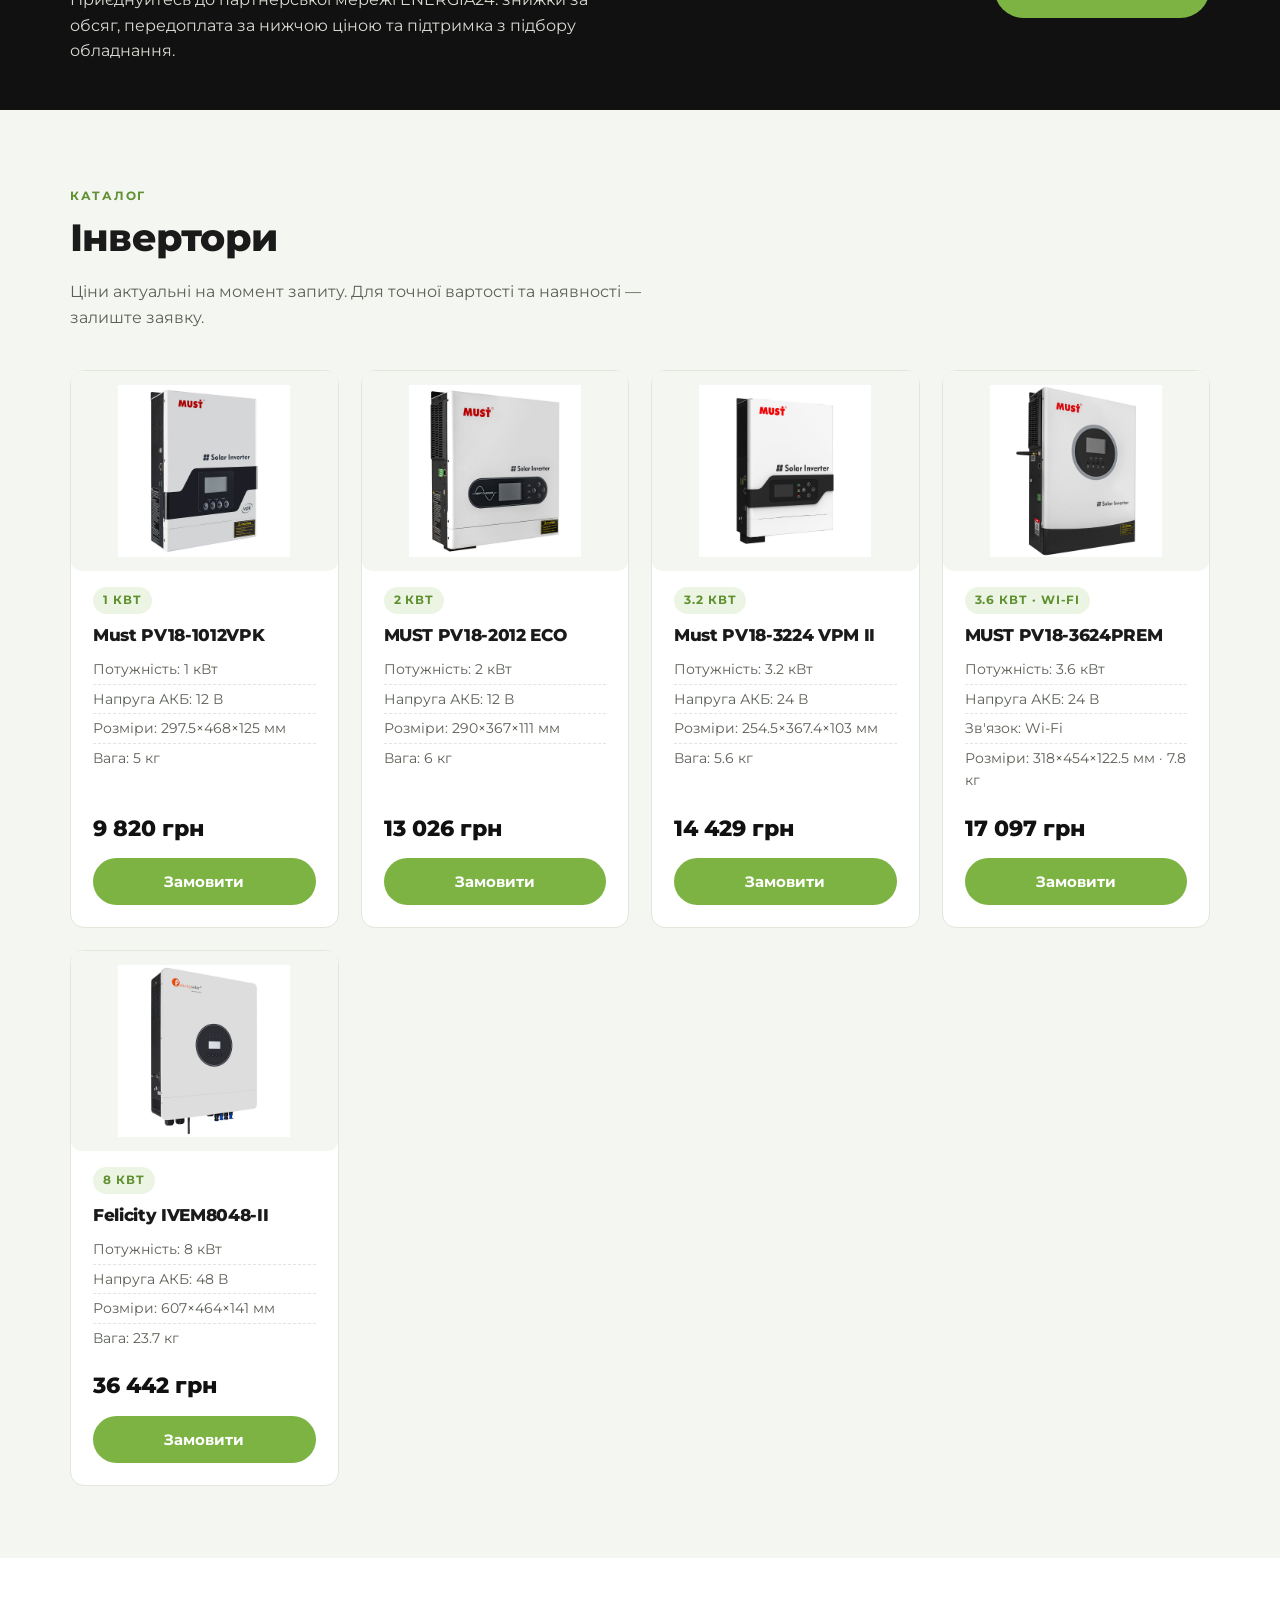
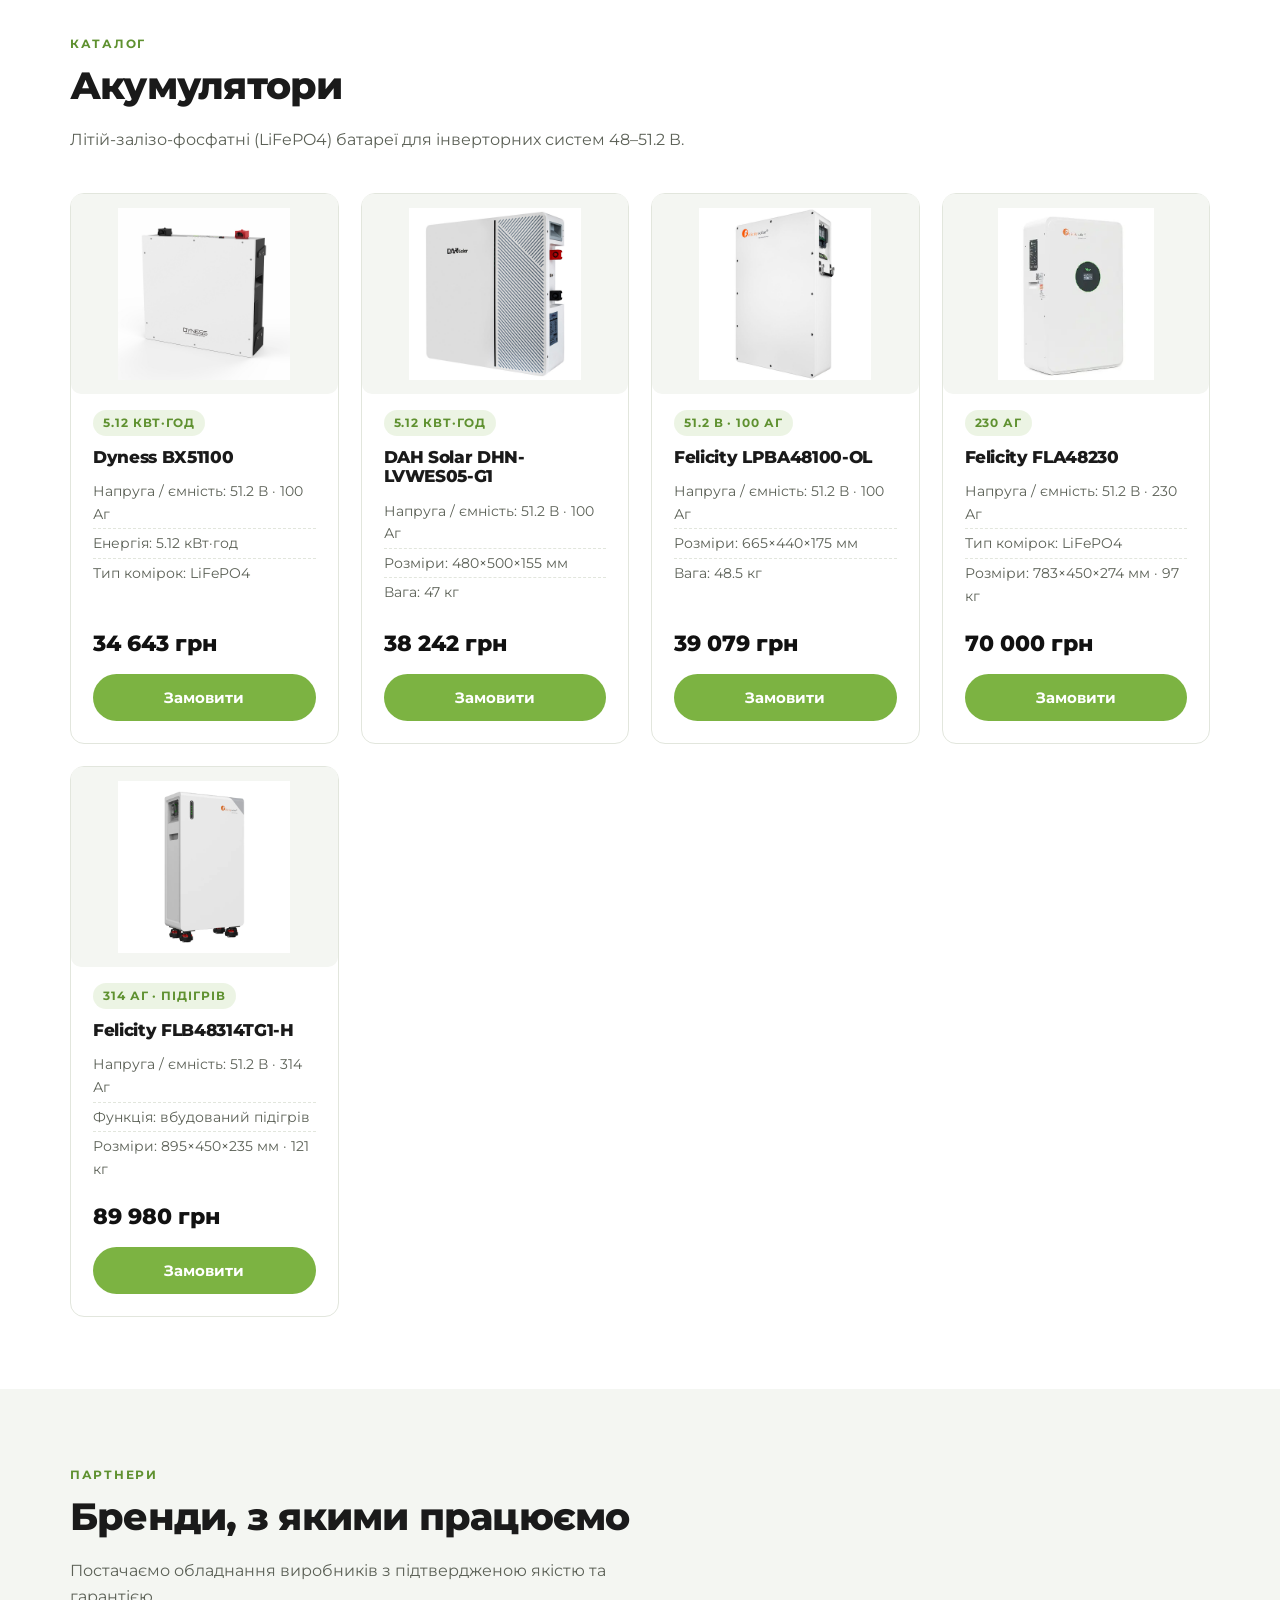
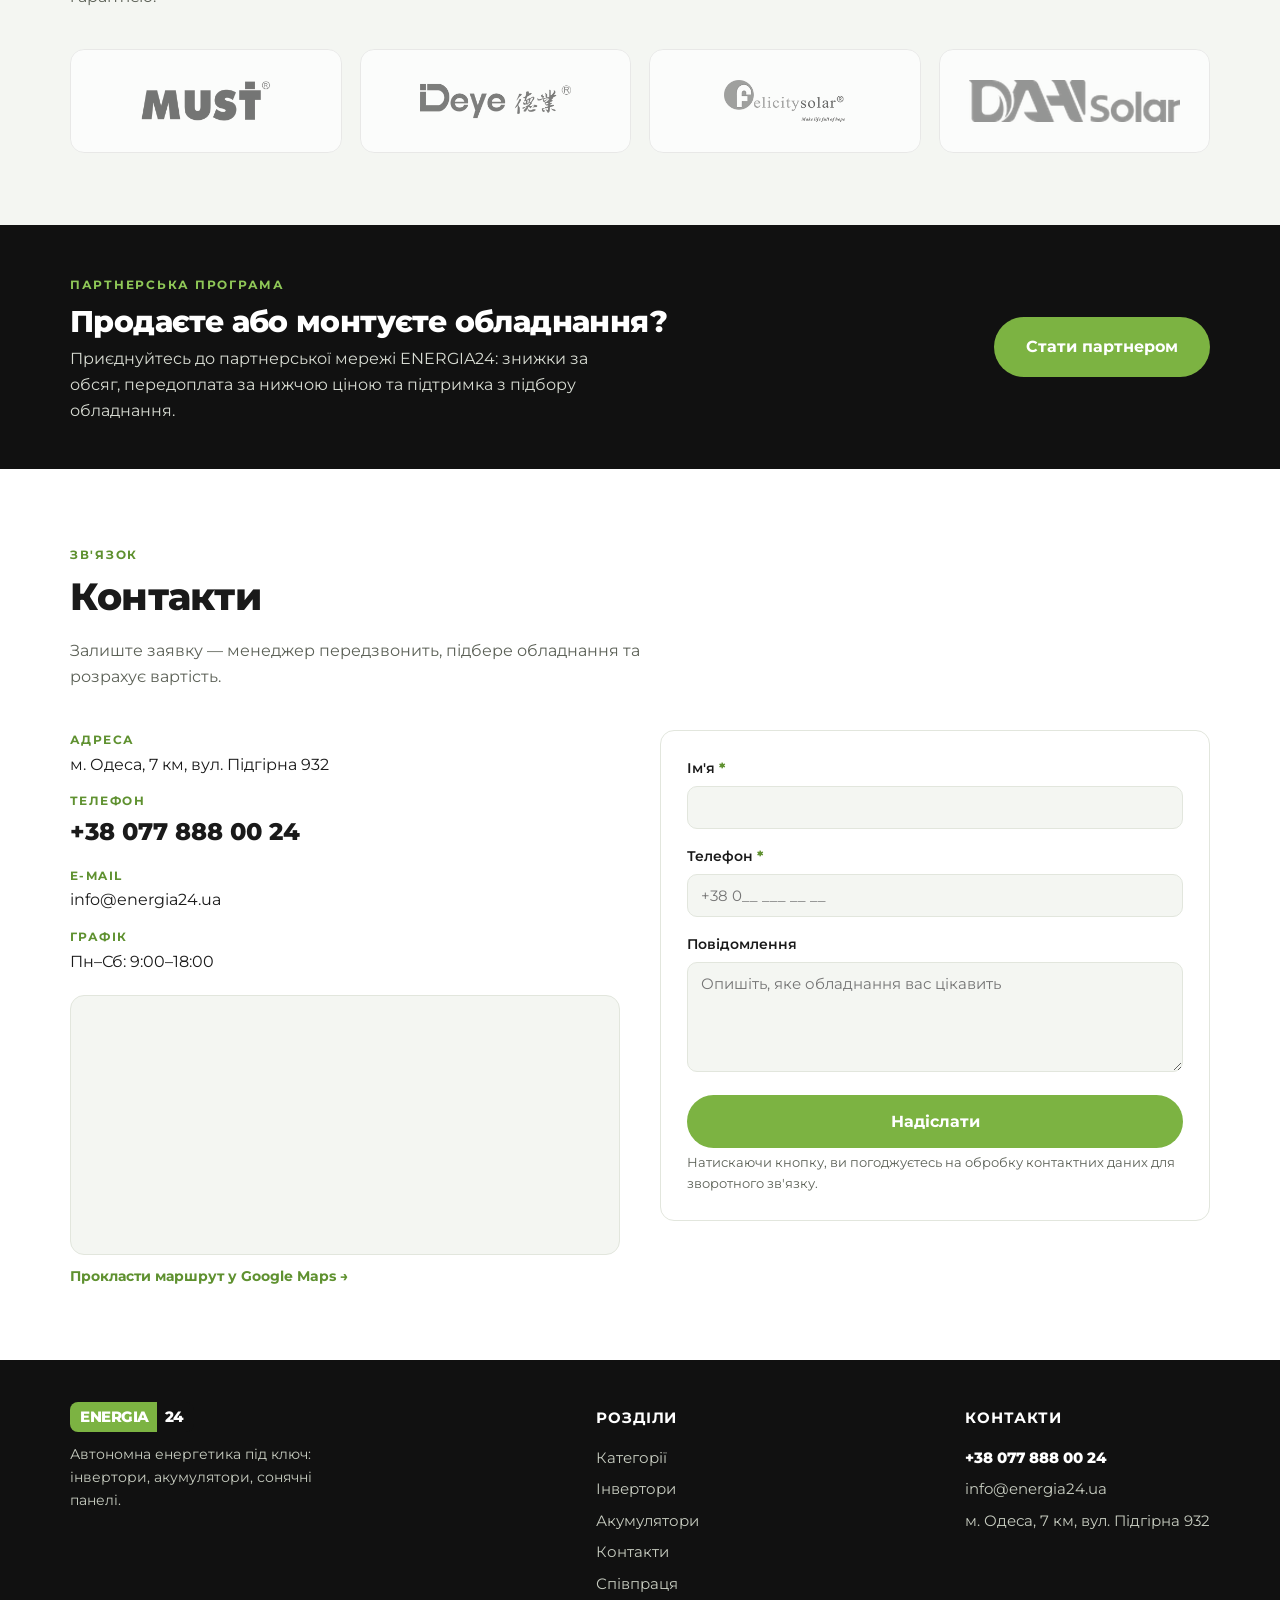
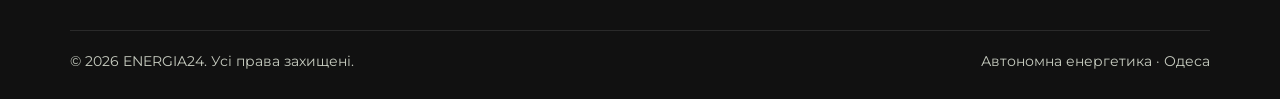
==== commit 8124dfd2: "Повернути блок «Бренди, з якими працюємо» з реальними логотипами Замість текстових плашок — офіційні" ====
--- a/index.html
+++ b/index.html
@@ -311,6 +311,24 @@
             <button class="btn btn--primary btn--block js-order" data-product="Акумулятор Felicity FLB48314TG1-H, 51.2V 314Ah з підігрівом — 89 980 грн">Замовити</button>
           </div>
         </article>
+      </div>
+    </div>
+  </section>
+
+  <!-- ================= БРЕНДИ ================= -->
+  <section class="section section--alt">
+    <div class="container">
+      <div class="section__head">
+        <span class="eyebrow">Партнери</span>
+        <h2>Бренди, з якими працюємо</h2>
+        <p>Постачаємо обладнання виробників з підтвердженою якістю та гарантією.</p>
+      </div>
+
+      <div class="brands">
+        <div class="brand"><img src="images/brands/must.png" alt="MUST" loading="lazy" /></div>
+        <div class="brand"><img src="images/brands/deye.png" alt="Deye" loading="lazy" /></div>
+        <div class="brand"><img src="images/brands/felicity.png" alt="Felicity Solar" loading="lazy" /></div>
+        <div class="brand"><img src="images/brands/dahsolar.png" alt="DAH Solar" loading="lazy" /></div>
       </div>
     </div>
   </section>
--- a/style.css
+++ b/style.css
@@ -511,6 +511,46 @@
   max-width: 520px;
 }
 
+/* ---------- Бренди ---------- */
+.brands {
+  display: grid;
+  grid-template-columns: repeat(4, 1fr);
+  gap: 18px;
+}
+
+.brand {
+  display: flex;
+  align-items: center;
+  justify-content: center;
+  padding: 30px 24px;
+  border: 1px solid var(--gray-line);
+  border-radius: var(--radius);
+  background: var(--white);
+  filter: grayscale(1);
+  opacity: .72;
+  transition: transform .2s ease, box-shadow .2s ease, border-color .2s ease, filter .2s ease, opacity .2s ease;
+}
+
+.brand:hover {
+  transform: translateY(-4px);
+  box-shadow: var(--shadow);
+  border-color: var(--green-light);
+  filter: grayscale(0);
+  opacity: 1;
+}
+
+.brand img {
+  max-width: 100%;
+  max-height: 42px;
+  width: auto;
+  height: auto;
+  object-fit: contain;
+}
+
+@media (max-width: 700px) {
+  .brands { grid-template-columns: repeat(2, 1fr); }
+}
+
 /* ---------- Контакти ---------- */
 .contacts {
   display: grid;
